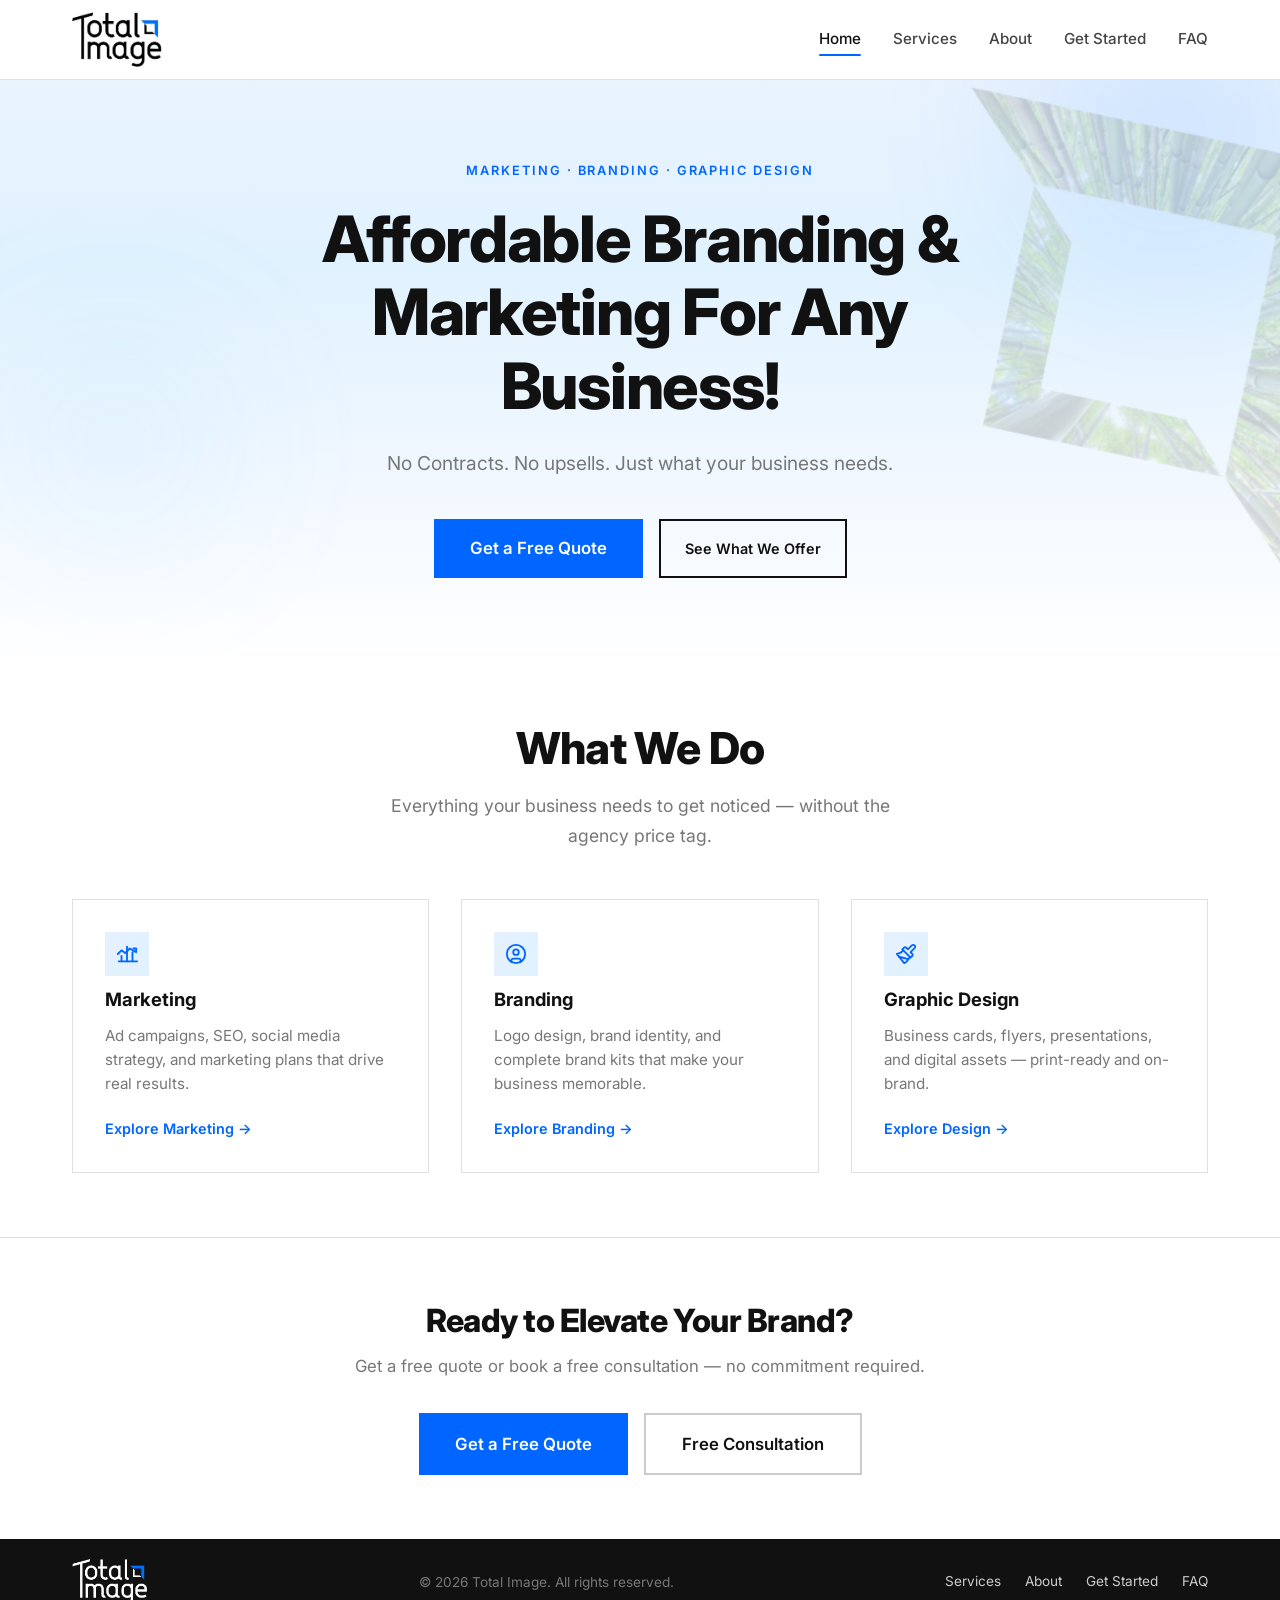
==== index.html @ 29a6a052 "The website basics" ====
<!DOCTYPE html>
<html lang="en">
<head>
  <meta charset="UTF-8">
  <meta name="viewport" content="width=device-width, initial-scale=1.0">
  <title>Total Image — Affordable Branding & Marketing for Any Business</title>
  <meta name="description" content="Affordable branding, marketing, and graphic design services for businesses of any size. No contracts. No upsells. Just what your business needs.">
  <link rel="preconnect" href="https://fonts.googleapis.com">
  <link rel="preconnect" href="https://fonts.gstatic.com" crossorigin>
  <link href="https://fonts.googleapis.com/css2?family=Inter:wght@400;500;600;700;800&display=swap" rel="stylesheet">
  <link rel="stylesheet" href="css/style.css">
  <link rel="icon" type="image/png" href="Images/Total Image Logo FULL WHITE.png">
</head>
<body class="page-fade">

  <!-- ===== NAVIGATION ===== -->
  <nav class="nav" role="navigation" aria-label="Main navigation">
    <div class="container">
      <a href="index.html" class="nav__logo" aria-label="Total Image Home">
        <img src="Images/TotalImageBlackBlue.jpg" alt="Total Image" class="nav__logo-img">
      </a>

      <button class="nav__hamburger" id="navToggle" aria-label="Toggle menu" aria-expanded="false">
        <span></span><span></span><span></span>
      </button>

      <div class="nav__links" id="navLinks">
        <a href="index.html" class="nav__link nav__link--active">Home</a>
        <a href="services.html" class="nav__link">Services</a>
        <a href="about.html" class="nav__link">About</a>
        <a href="get-started.html" class="nav__link">Get Started</a>
        <a href="faq.html" class="nav__link">FAQ</a>
      </div>
    </div>
  </nav>

  <main>
  <!-- ===== HERO ===== -->
  <section class="hero">
    <div class="hero__overlay"></div>
    <img src="Images/Totalimage1.png" alt="" class="hero__deco" aria-hidden="true">
    <div class="container hero__container">
      <p class="hero__eyebrow">Marketing &middot; Branding &middot; Graphic Design</p>
      <h1 class="hero__title">Affordable Branding &amp; Marketing For Any Business!</h1>
      <p class="hero__subtitle">No Contracts. No upsells. Just what your business needs.</p>
      <div class="hero__actions">
        <a href="get-started.html" class="btn btn--blue btn--large">Get a Free Quote</a>
        <a href="services.html" class="btn btn--outline-dark btn--large">See What We Offer</a>
      </div>
    </div>
  </section>

  <!-- ===== SERVICES OVERVIEW ===== -->
  <section class="section home-services">
    <div class="container">
      <div class="section-header">
        <h2 class="section-title">What We Do</h2>
        <p class="section-subtitle">Everything your business needs to get noticed — without the agency price tag.</p>
      </div>
      <div class="home-services__grid">
        <a href="marketing.html" class="home-service-card">
          <div class="home-service-card__icon">
            <svg xmlns="http://www.w3.org/2000/svg" viewBox="0 0 24 24" fill="none" stroke="currentColor" stroke-width="2" stroke-linecap="round" stroke-linejoin="round"><line x1="18" y1="20" x2="18" y2="10"/><line x1="12" y1="20" x2="12" y2="4"/><line x1="6" y1="20" x2="6" y2="14"/><polyline points="3 20 23 20"/><polyline points="2 12 6 8 10 11 15 6 22 10"/><polyline points="19 6 22 6 22 9"/></svg>
          </div>
          <h3>Marketing</h3>
          <p>Ad campaigns, SEO, social media strategy, and marketing plans that drive real results.</p>
          <span class="home-service-card__link">Explore Marketing &rarr;</span>
        </a>
        <a href="branding.html" class="home-service-card">
          <div class="home-service-card__icon">
            <svg xmlns="http://www.w3.org/2000/svg" viewBox="0 0 24 24" fill="none" stroke="currentColor" stroke-width="2" stroke-linecap="round" stroke-linejoin="round"><circle cx="12" cy="12" r="10"></circle><circle cx="12" cy="10" r="3"></circle><path d="M7 20.662V19a2 2 0 0 1 2-2h6a2 2 0 0 1 2 2v1.662"></path></svg>
          </div>
          <h3>Branding</h3>
          <p>Logo design, brand identity, and complete brand kits that make your business memorable.</p>
          <span class="home-service-card__link">Explore Branding &rarr;</span>
        </a>
        <a href="graphic-design.html" class="home-service-card">
          <div class="home-service-card__icon">
            <svg xmlns="http://www.w3.org/2000/svg" viewBox="0 0 24 24" fill="none" stroke="currentColor" stroke-width="2" stroke-linecap="round" stroke-linejoin="round"><path d="M18.37 2.63 14 7l-1.59-1.59a2 2 0 0 0-2.82 0L8 7l9 9 1.59-1.59a2 2 0 0 0 0-2.82L17 10l4.37-4.37a2.12 2.12 0 1 0-3-3Z"/><path d="M9 8c-2 3-4 3.5-7 4l8 10c2-1 6-5 6-7"/><path d="M14.5 17.5 4.5 15"/></svg>
          </div>
          <h3>Graphic Design</h3>
          <p>Business cards, flyers, presentations, and digital assets — print-ready and on-brand.</p>
          <span class="home-service-card__link">Explore Design &rarr;</span>
        </a>
      </div>
    </div>
  </section>

  <!-- ===== FINAL CTA ===== -->
  <section class="section home-cta">
    <div class="container home-cta__inner">
      <h2 class="home-cta__title">Ready to Elevate Your Brand?</h2>
      <p class="home-cta__subtitle">Get a free quote or book a free consultation — no commitment required.</p>
      <div class="home-cta__actions">
        <a href="get-started.html" class="btn btn--blue btn--large">Get a Free Quote</a>
        <a href="get-started.html#consultation" class="btn btn--outline btn--large">Free Consultation</a>
      </div>
    </div>
  </section>

  </main>

  <!-- ===== FOOTER ===== -->
  <footer class="footer">
    <div class="container">
      <div class="footer__logo">
        <img src="Images/Total Image Logo Banner White & Blue.png" alt="Total Image" class="footer__logo-img">
      </div>
      <p class="footer__text">&copy; 2026 Total Image. All rights reserved.</p>
      <div class="footer__links">
        <a href="services.html" class="footer__link">Services</a>
        <a href="about.html" class="footer__link">About</a>
        <a href="get-started.html" class="footer__link">Get Started</a>
        <a href="faq.html" class="footer__link">FAQ</a>
      </div>
    </div>
  </footer>

  <script src="js/main.js"></script>
</body>
</html>
---- css/style.css ----
/* ===== RESET & BASE ===== */
*, *::before, *::after {
  margin: 0;
  padding: 0;
  box-sizing: border-box;
}

:root {
  --black: #111111;
  --white: #ffffff;
  --gray-50: #f9f9f9;
  --gray-100: #f0f0f0;
  --gray-200: #e0e0e0;
  --gray-300: #cccccc;
  --gray-500: #777777;
  --gray-700: #444444;
  --blue: #0066ff;
  --blue-hover: #0052cc;
  --blue-light: #e6f0ff;
  --blue-deep: #0040b0;
  --blue-sky: #38bdf8;
  --blue-sky-light: #e0f2fe;
  --gradient-hero: linear-gradient(160deg, #f8faff 0%, #eef4ff 35%, #e0f2fe 70%, #f4f9ff 100%);
  --gradient-header: linear-gradient(135deg, #f8faff 0%, #e0f2fe 50%, #eef4ff 100%);
  --gradient-cta: linear-gradient(135deg, #0a0e1a 0%, #0d2244 40%, #0a3060 100%);
  --gradient-footer: var(--black);
  --gradient-card: linear-gradient(135deg, rgba(0,102,255,0.04) 0%, rgba(56,189,248,0.04) 100%);
  --font-main: 'Inter', -apple-system, BlinkMacSystemFont, 'Segoe UI', sans-serif;
  --font-display: 'Inter', -apple-system, BlinkMacSystemFont, 'Segoe UI', sans-serif;
  --max-width: 1200px;
  --nav-height: 80px;
  --transition: 0.25s ease;
}

html {
  scroll-behavior: smooth;
  font-size: 16px;
  overflow-y: scroll;
}

body {
  font-family: var(--font-main);
  color: var(--black);
  background: var(--white);
  line-height: 1.6;
  -webkit-font-smoothing: antialiased;
  display: flex;
  flex-direction: column;
  min-height: 100vh;
}

a {
  text-decoration: none;
  color: inherit;
  transition: color var(--transition);
}

img {
  max-width: 100%;
  display: block;
}

ul, ol {
  list-style: none;
}

button {
  cursor: pointer;
  font-family: inherit;
  border: none;
  background: none;
}

/* ===== TYPOGRAPHY ===== */
h1 {
  font-size: clamp(2rem, 5vw, 3.5rem);
  font-weight: 700;
  line-height: 1.15;
  letter-spacing: -0.02em;
}

h2 {
  font-size: clamp(1.5rem, 3.5vw, 2.5rem);
  font-weight: 700;
  line-height: 1.2;
  letter-spacing: -0.015em;
}

h3 {
  font-size: clamp(1.1rem, 2vw, 1.4rem);
  font-weight: 600;
  line-height: 1.3;
}

h4 {
  font-size: 1.05rem;
  font-weight: 600;
  line-height: 1.4;
}

p {
  font-size: 1rem;
  line-height: 1.7;
  color: var(--gray-700);
}

.text-small {
  font-size: 0.875rem;
  color: var(--gray-500);
}

.text-accent {
  color: var(--blue);
}

.text--blue {
  color: var(--blue);
}

/* ===== LAYOUT ===== */
.container {
  width: 100%;
  max-width: var(--max-width);
  margin: 0 auto;
  padding: 0 2rem;
}

.section {
  padding: 4rem 0;
}

.section--gray {
  background: var(--gray-50);
}

/* ===== NAVIGATION ===== */
.nav {
  position: fixed;
  top: 0;
  left: 0;
  right: 0;
  height: var(--nav-height);
  background: var(--white);
  border-bottom: 1px solid var(--gray-200);
  z-index: 1000;
  display: flex;
  align-items: center;
}

.nav .container {
  display: flex;
  align-items: center;
  justify-content: space-between;
}

.nav__logo {
  display: flex;
  align-items: center;
  gap: 0.5rem;
  font-weight: 700;
  font-size: 1.1rem;
}

.nav__logo svg,
.nav__logo-img {
  height: auto;
  width: 90px;
  object-fit: contain;
}

.nav__links {
  display: flex;
  align-items: center;
  gap: 2rem;
}

.nav__link {
  font-size: 0.95rem;
  font-weight: 500;
  color: var(--gray-700);
  transition: color var(--transition);
  position: relative;
}

.nav__link:hover,
.nav__link--active {
  color: var(--black);
}

.nav__link--active::after {
  content: '';
  position: absolute;
  bottom: -4px;
  left: 0;
  right: 0;
  height: 2px;
  background: var(--blue);
  border-radius: 1px;
}

.nav__hamburger {
  display: none;
  flex-direction: column;
  gap: 5px;
  padding: 4px;
}

.nav__hamburger span {
  display: block;
  width: 24px;
  height: 2px;
  background: var(--black);
  transition: var(--transition);
  border-radius: 2px;
}

/* Mobile nav */
@media (max-width: 768px) {
  .nav__hamburger {
    display: flex;
  }

  .nav__links {
    position: fixed;
    top: var(--nav-height);
    left: 0;
    right: 0;
    bottom: 0;
    background: var(--white);
    flex-direction: column;
    align-items: center;
    justify-content: flex-start;
    padding-top: 3rem;
    gap: 2rem;
    transform: translateX(100%);
    transition: transform 0.3s ease;
  }

  .nav__links--open {
    transform: translateX(0);
  }

  .nav__link {
    font-size: 1.2rem;
  }

  .nav__hamburger--open span:nth-child(1) {
    transform: rotate(45deg) translate(5px, 5px);
  }
  .nav__hamburger--open span:nth-child(2) {
    opacity: 0;
  }
  .nav__hamburger--open span:nth-child(3) {
    transform: rotate(-45deg) translate(5px, -5px);
  }
}

/* ===== BUTTONS ===== */
.btn {
  display: inline-flex;
  align-items: center;
  justify-content: center;
  gap: 0.5rem;
  padding: 0.75rem 1.75rem;
  border-radius: 0;
  font-size: 0.95rem;
  font-weight: 600;
  transition: all var(--transition);
  white-space: nowrap;
}

.btn--primary {
  background: var(--black);
  color: var(--white);
}

.btn--primary:hover {
  background: #333;
  transform: translateY(-1px);
  box-shadow: 0 4px 12px rgba(0,0,0,0.15);
}

.btn--blue {
  background: var(--blue);
  color: var(--white);
}

.btn--blue:hover {
  background: var(--blue-hover);
  transform: translateY(-1px);
  box-shadow: 0 6px 20px rgba(0,102,255,0.3);
}

.btn--outline {
  background: transparent;
  color: var(--black);
  border: 2px solid var(--black);
}

.btn--outline:hover {
  background: var(--black);
  color: var(--white);
}

.btn--outline-blue {
  background: transparent;
  color: var(--blue);
  border: 2px solid var(--blue);
}

.btn--outline-blue:hover {
  background: var(--blue);
  color: var(--white);
}

.btn--ghost {
  background: none;
  color: var(--blue);
  padding: 0.5rem 0;
  font-weight: 600;
}

.btn--ghost:hover {
  text-decoration: underline;
}

.btn--ghost svg,
.btn--ghost .arrow {
  transition: transform var(--transition);
}

.btn--ghost:hover svg,
.btn--ghost:hover .arrow {
  transform: translateX(4px);
}

.btn--large {
  padding: 1rem 2.25rem;
  font-size: 1.05rem;
}

/* ===== HERO SECTION (Landing Page) ===== */
.hero {
  position: relative;
  display: flex;
  flex-direction: column;
  background: linear-gradient(180deg, #eef4ff 0%, #e0f2fe 40%, #f0f7ff 70%, #ffffff 100%);
  overflow: hidden;
  padding-top: var(--nav-height);
}

/* Decorative diagonal image */
.hero__deco {
  position: absolute;
  right: -60px;
  top: 50%;
  transform: translateY(-50%) rotate(12deg);
  width: 420px;
  max-width: 38%;
  opacity: 0.18;
  pointer-events: none;
  z-index: 0;
  object-fit: contain;
  filter: blur(0.5px);
}

@media (max-width: 900px) {
  .hero__deco {
    display: none;
  }
}

/* Gradient glow orbs */
.hero::before,
.hero::after {
  content: '';
  position: absolute;
  border-radius: 50%;
  pointer-events: none;
  z-index: 0;
  filter: blur(80px);
  opacity: 0.35;
}

.hero::before {
  width: 420px;
  height: 420px;
  background: radial-gradient(circle, rgba(0,102,255,0.45), transparent 70%);
  top: -80px;
  right: -100px;
}

.hero::after {
  width: 350px;
  height: 350px;
  background: radial-gradient(circle, rgba(56,189,248,0.3), transparent 70%);
  bottom: 40px;
  left: -60px;
}

.hero__container {
  display: flex;
  flex-direction: column;
  align-items: center;
  justify-content: center;
  text-align: center;
  padding-top: 5rem;
  padding-bottom: 5rem;
  position: relative;
  z-index: 1;
}

.hero__eyebrow {
  font-size: 0.8rem;
  font-weight: 600;
  letter-spacing: 0.15em;
  text-transform: uppercase;
  color: var(--blue);
  margin-bottom: 1.25rem;
}

.hero__title {
  font-size: clamp(2.5rem, 5vw, 4rem);
  font-weight: 800;
  color: var(--black);
  line-height: 1.15;
  margin-bottom: 1.5rem;
  max-width: 820px;
}

.hero__subtitle {
  font-size: 1.2rem;
  color: var(--gray-500);
  margin-bottom: 2.5rem;
  line-height: 1.7;
  max-width: 580px;
}

.hero__actions {
  display: flex;
  gap: 1rem;
  flex-wrap: wrap;
  justify-content: center;
}

.btn--outline-white {
  background: transparent;
  color: var(--black);
  border: 2px solid var(--gray-300);
  border-radius: 0;
  padding: 0.75rem 1.75rem;
  font-size: 0.95rem;
  font-weight: 600;
  transition: all var(--transition);
}

.btn--outline-white:hover {
  border-color: var(--black);
  background: var(--black);
  color: var(--white);
}

/* Hero CTA bar */
.hero__cta-bar {
  background: transparent;
  border-top: 1px solid rgba(0, 80, 200, 0.12);
  padding: 2.75rem 0 3rem;
  position: relative;
  z-index: 1;
}

.hero__cta-bar-inner {
  display: flex;
  align-items: center;
  justify-content: center;
  gap: 0;
}

.hero__cta-col {
  display: flex;
  flex-direction: column;
  align-items: center;
  gap: 0.85rem;
  flex: 1;
  max-width: 320px;
  padding: 0 2rem;
  text-align: center;
}

.hero__cta-divider {
  display: none;
}

.hero__cta-text {
  font-size: 0.95rem;
  font-weight: 500;
  color: var(--gray-500);
  font-style: italic;
  line-height: 1.4;
}

.btn--outline-dark {
  padding: 0.65rem 1.5rem;
  border: 2px solid var(--black);
  color: var(--black);
  background: transparent;
  font-weight: 600;
  font-size: 0.9rem;
  text-decoration: none;
  transition: background 0.2s, color 0.2s;
  white-space: nowrap;
}

.btn--outline-dark:hover {
  background: var(--black);
  color: var(--white);
}

@media (max-width: 768px) {
  .hero__title {
    font-size: 2.2rem;
  }

  .hero__cta-bar-inner {
    flex-direction: column;
    align-items: stretch;
    gap: 2rem;
    padding: 0 1rem;
  }

  .hero__cta-col {
    align-items: flex-start;
    padding: 0;
    max-width: 100%;
  }

  .hero__cta-divider {
    width: 100%;
    height: 1px;
  }
}

/* ===== HOME PAGE ADDITIONAL SECTIONS ===== */
.section-header {
  text-align: center;
  margin-bottom: 3rem;
}

.section-title {
  font-size: 2.75rem;
  font-weight: 800;
  color: var(--black);
  margin-bottom: 1rem;
}

.section-subtitle {
  font-size: 1.1rem;
  color: var(--gray-500);
  max-width: 560px;
  margin: 0 auto;
  line-height: 1.7;
}

/* Services grid */
.home-services__grid {
  display: grid;
  grid-template-columns: repeat(3, 1fr);
  gap: 2rem;
}

.home-service-card {
  display: flex;
  flex-direction: column;
  gap: 0.75rem;
  padding: 2rem;
  border: 1px solid var(--gray-200);
  border-radius: 0;
  text-decoration: none;
  color: inherit;
  background: var(--white);
  transition: all var(--transition);
}

.home-service-card:hover {
  border-color: var(--blue);
  background: var(--gradient-card);
  box-shadow: 0 8px 30px rgba(0,102,255,0.12);
  transform: translateY(-4px);
}

.home-service-card__icon {
  width: 44px;
  height: 44px;
  background: linear-gradient(135deg, var(--blue-light) 0%, var(--blue-sky-light) 100%);
  border-radius: 0;
  display: flex;
  align-items: center;
  justify-content: center;
  color: var(--blue);
}

.home-service-card__icon svg {
  width: 22px;
  height: 22px;
}

.home-service-card h3 {
  font-size: 1.15rem;
  font-weight: 700;
  color: var(--black);
}

.home-service-card p {
  font-size: 0.95rem;
  color: var(--gray-500);
  line-height: 1.6;
  flex: 1;
}

.home-service-card__link {
  font-size: 0.9rem;
  font-weight: 600;
  color: var(--blue);
  margin-top: 0.5rem;
}

/* Why section */
.home-why__grid {
  display: grid;
  grid-template-columns: 1fr 1fr;
  gap: 2rem;
}

.home-why__item {
  display: flex;
  gap: 1rem;
  align-items: flex-start;
}

.home-why__icon {
  width: 28px;
  height: 28px;
  background: var(--gray-100);
  color: var(--black);
  border-radius: 50%;
  display: flex;
  align-items: center;
  justify-content: center;
  font-size: 0.8rem;
  font-weight: 700;
  flex-shrink: 0;
  margin-top: 2px;
}

.home-why__item h4 {
  font-size: 1rem;
  font-weight: 700;
  color: var(--black);
  margin-bottom: 0.35rem;
}

.home-why__item p {
  font-size: 0.95rem;
  color: var(--gray-500);
  line-height: 1.6;
}

/* CTA section */
.home-cta {
  background: var(--white);
  border-top: 1px solid var(--gray-200);
}

.home-cta__inner {
  text-align: center;
}

.home-cta__title {
  font-size: 2rem;
  font-weight: 800;
  color: var(--black);
  margin-bottom: 0.75rem;
}

.home-cta__subtitle {
  font-size: 1.05rem;
  color: var(--gray-500);
  margin-bottom: 2rem;
}

.home-cta__actions {
  display: flex;
  gap: 1rem;
  justify-content: center;
  flex-wrap: wrap;
}

.home-cta .btn--outline {
  color: var(--black);
  border-color: var(--gray-300);
}

.home-cta .btn--outline:hover {
  background: var(--black);
  color: var(--white);
  border-color: var(--black);
}

@media (max-width: 768px) {
  .home-services__grid {
    grid-template-columns: 1fr;
  }

  .home-why__grid {
    grid-template-columns: 1fr;
  }
}

/* ===== PAGE HEADER ===== */
.page-header {
  padding-top: calc(var(--nav-height) + 3rem);
  padding-bottom: 2.5rem;
  background: var(--gradient-header);
  text-align: center;
  border-bottom: 1px solid rgba(0,102,255,0.08);
}

.page-header__eyebrow {
  font-size: 0.78rem;
  font-weight: 600;
  letter-spacing: 0.15em;
  text-transform: uppercase;
  color: var(--blue);
  margin-bottom: 0.75rem;
}

.page-header__title {
  margin-bottom: 0.75rem;
  position: relative;
  display: inline-block;
}

.page-header__title::after {
  content: '';
  display: block;
  width: 48px;
  height: 4px;
  background: var(--blue);
  border-radius: 2px;
  margin: 0.6rem auto 0;
}

.page-header__subtitle {
  font-size: 1.1rem;
  color: var(--gray-500);
  max-width: 600px;
  margin: 0.75rem auto 0;
  line-height: 1.7;
}

.page-header__note {
  font-size: 0.9rem;
  color: var(--gray-500);
  margin-top: 0.75rem;
  font-style: italic;
}

/* ===== SERVICES OVERVIEW PAGE ===== */
.services-grid {
  display: grid;
  grid-template-columns: repeat(auto-fit, minmax(320px, 1fr));
  gap: 2rem;
  padding: 2rem 0 4rem;
}

.service-card {
  background: var(--white);
  border: 1px solid var(--gray-200);
  border-radius: 0;
  padding: 2.5rem 2rem;
  transition: all var(--transition);
  display: flex;
  flex-direction: column;
  gap: 1.25rem;
}

.service-card:hover {
  border-color: var(--blue);
  box-shadow: 0 8px 24px rgba(0,102,255,0.08);
  transform: translateY(-2px);
}

.service-card__icon {
  width: 48px;
  height: 48px;
  background: var(--gray-100);
  border-radius: 0;
  display: flex;
  align-items: center;
  justify-content: center;
}

.service-card__icon svg {
  width: 24px;
  height: 24px;
  color: var(--black);
}

.service-card__title {
  font-size: 1.3rem;
  font-weight: 700;
}

.service-card__price {
  font-size: 0.85rem;
  font-weight: 600;
  color: var(--blue);
  background: var(--blue-light);
  padding: 0.25rem 0.7rem;
  border-radius: 0;
  display: inline-block;
  align-self: flex-start;
}

.service-card__desc {
  color: var(--gray-500);
  font-size: 0.95rem;
  line-height: 1.6;
  flex: 1;
}

.service-card .btn--ghost {
  align-self: flex-start;
}

/* ===== SERVICE DETAIL PAGES ===== */
.service-list {
  display: grid;
  grid-template-columns: 1fr 1fr;
  gap: 1.5rem;
  padding-bottom: 2rem;
}

/* Service items */
.service-item {
  background: var(--white);
  border-radius: 0;
  padding: 1.75rem;
  border: 1px solid var(--gray-200);
  transition: border-color var(--transition), box-shadow var(--transition), background var(--transition);
}

.service-item:hover {
  border-color: rgba(0,102,255,0.2);
  background: var(--gradient-card);
  box-shadow: 0 4px 16px rgba(0,102,255,0.08);
}

.service-item__header {
  display: flex;
  align-items: flex-start;
  justify-content: space-between;
  gap: 1rem;
  margin-bottom: 0.5rem;
  flex-wrap: wrap;
}

.service-item__name {
  font-weight: 700;
  font-size: 1rem;
  color: var(--black);
}

.service-item__pricing {
  display: flex;
  gap: 0.75rem;
  flex-wrap: wrap;
}

.price-tag {
  display: inline-flex;
  align-items: center;
  gap: 0.35rem;
  font-size: 0.85rem;
  font-weight: 600;
  padding: 0.2rem 0.6rem;
  border-radius: 0;
}

.price-tag--essential {
  background: var(--gray-100);
  color: var(--gray-700);
}

.price-tag--advanced {
  background: linear-gradient(135deg, var(--blue) 0%, var(--blue-sky) 100%);
  color: var(--white);
}

.price-tag__label {
  font-weight: 400;
  font-size: 0.75rem;
  opacity: 0.8;
}

.service-item__desc {
  font-size: 0.9rem;
  color: var(--gray-500);
  line-height: 1.6;
}

/* Nested sub-service */
.service-item__sub {
  margin-top: 1rem;
  padding-top: 1rem;
  border-top: 1px solid var(--gray-200);
}

.service-item__sub .service-item__name {
  font-size: 0.95rem;
}

.quote-cta {
  grid-column: 1 / -1;
  margin-top: 0.5rem;
  padding-top: 0.5rem;
}

@media (max-width: 768px) {
  .service-list {
    grid-template-columns: 1fr;
  }
}

/* ===== ABOUT PAGE ===== */
.about-grid {
  display: grid;
  grid-template-columns: 1fr 1fr;
  gap: 4rem;
  align-items: center;
  padding: 0 0 4rem;
}

.about-content {
  max-width: 100%;
}

.about-photo {
  display: flex;
  justify-content: center;
}

.about-photo__img {
  width: 100%;
  max-width: 560px;
  height: auto;
  border-radius: 0;
  object-fit: cover;
}

@media (max-width: 768px) {
  .about-grid {
    grid-template-columns: 1fr;
    gap: 2rem;
  }

  .about-photo {
    order: -1;
  }
}

.about-content p {
  font-size: 1.1rem;
  line-height: 1.8;
  margin-bottom: 1.5rem;
}

.about-mission {
  border-top: 1px solid var(--gray-200);
  border-bottom: 1px solid var(--gray-200);
  padding: 1.5rem 0;
  margin-top: 1.5rem;
}

.about-mission p {
  font-weight: 600;
  color: var(--black);
  font-size: 1.05rem;
  margin-bottom: 0;
}

/* ===== GET STARTED PAGE ===== */
.get-started-grid {
  display: grid;
  grid-template-columns: 1fr 1fr;
  gap: 3rem;
  padding: 0 0 4rem;
}

.form-card {
  background: var(--white);
  border: 1px solid var(--gray-200);
  border-radius: 0;
  padding: 2.5rem;
}

.form-card__title {
  font-size: 1.4rem;
  font-weight: 700;
  margin-bottom: 0.75rem;
}

.form-card__desc {
  font-size: 0.95rem;
  color: var(--gray-500);
  line-height: 1.6;
  margin-bottom: 2rem;
}

.form-group {
  margin-bottom: 1.25rem;
}

.form-group label {
  display: block;
  font-size: 0.875rem;
  font-weight: 600;
  margin-bottom: 0.4rem;
  color: var(--black);
}

.form-group input,
.form-group textarea,
.form-group select {
  width: 100%;
  padding: 0.75rem 1rem;
  border: 1px solid var(--gray-200);
  border-radius: 0;
  font-family: inherit;
  font-size: 0.95rem;
  color: var(--black);
  background: var(--white);
  transition: border-color var(--transition), box-shadow var(--transition);
  outline: none;
}

.form-group input:focus,
.form-group textarea:focus,
.form-group select:focus {
  border-color: var(--blue);
  box-shadow: 0 0 0 3px rgba(0,102,255,0.1);
}

.form-group textarea {
  min-height: 120px;
  resize: vertical;
}

.form-group input::placeholder,
.form-group textarea::placeholder {
  color: var(--gray-300);
}

.checkbox-group {
  display: flex;
  flex-direction: column;
  gap: 0.5rem;
}

.checkbox-label {
  display: flex;
  align-items: center;
  gap: 0.5rem;
  font-size: 0.95rem;
  cursor: pointer;
  color: var(--gray-700);
}

.checkbox-label input[type="checkbox"] {
  width: 18px;
  height: 18px;
  accent-color: var(--blue);
  cursor: pointer;
}

.form-success {
  display: none;
  text-align: center;
  padding: 2rem;
}

.form-success.show {
  display: block;
}

.form-success__icon {
  width: 56px;
  height: 56px;
  background: #e6f9e6;
  border-radius: 50%;
  display: flex;
  align-items: center;
  justify-content: center;
  margin: 0 auto 1rem;
}

.form-success h3 {
  margin-bottom: 0.5rem;
}

@media (max-width: 768px) {
  .get-started-grid {
    grid-template-columns: 1fr;
  }
}

/* ===== FAQ PAGE ===== */
.faq-list {
  max-width: 800px;
  margin: 0 auto;
  padding: 2rem 0 4rem;
}

.faq-item {
  border-bottom: 1px solid var(--gray-200);
}

.faq-item:first-child {
  border-top: 1px solid var(--gray-200);
}

.faq-question {
  width: 100%;
  text-align: left;
  padding: 1.25rem 0;
  font-size: 1.05rem;
  font-weight: 600;
  color: var(--black);
  display: flex;
  justify-content: space-between;
  align-items: center;
  gap: 1rem;
  cursor: pointer;
  background: none;
  border: none;
  font-family: inherit;
}

.faq-question:hover {
  color: var(--blue);
}

.faq-question__icon {
  flex-shrink: 0;
  width: 24px;
  height: 24px;
  display: flex;
  align-items: center;
  justify-content: center;
  transition: transform 0.3s ease;
}

.faq-item--open .faq-question__icon {
  transform: rotate(45deg);
}

.faq-answer {
  max-height: 0;
  overflow: hidden;
  transition: max-height 0.35s ease, padding 0.35s ease;
}

.faq-item--open .faq-answer {
  max-height: 500px;
  padding-bottom: 1.25rem;
}

.faq-answer p {
  font-size: 0.95rem;
  color: var(--gray-500);
  line-height: 1.7;
}

.faq-answer p + p {
  margin-top: 0.75rem;
}

/* ===== FOOTER ===== */
.footer {
  background: var(--gradient-footer);
  color: var(--white);
  padding: 1.25rem 0;
  margin-top: auto;
}

main {
  flex: 1;
  min-height: 100vh;
  display: flex;
  flex-direction: column;
}

.footer .container {
  display: flex;
  justify-content: space-between;
  align-items: center;
  flex-wrap: wrap;
  gap: 1rem;
}

.footer__logo svg,
.footer__logo-img {
  height: auto;
  width: 75px;
  object-fit: contain;
}

.footer__logo svg path {
  fill: var(--white);
}

.footer__text {
  font-size: 0.85rem;
  color: var(--gray-500);
}

.footer__links {
  display: flex;
  gap: 1.5rem;
}

.footer__link {
  font-size: 0.85rem;
  color: var(--gray-300);
  transition: color var(--transition);
}

.footer__link:hover {
  color: var(--white);
}

/* ===== UTILITY ===== */
.sr-only {
  position: absolute;
  width: 1px;
  height: 1px;
  padding: 0;
  margin: -1px;
  overflow: hidden;
  clip: rect(0,0,0,0);
  border: 0;
}

.mt-1 { margin-top: 0.5rem; }
.mt-2 { margin-top: 1rem; }
.mt-3 { margin-top: 1.5rem; }
.mt-4 { margin-top: 2rem; }
.mb-2 { margin-bottom: 1rem; }
.mb-3 { margin-bottom: 1.5rem; }

/* Spacer after nav */
.nav-spacer {
  height: var(--nav-height);
}

/* Business card sub-pricing */
.service-item__sub-grid {
  display: grid;
  grid-template-columns: 1fr 1fr;
  gap: 0.5rem;
  margin-top: 0.75rem;
}

.sub-price {
  display: flex;
  justify-content: space-between;
  align-items: center;
  font-size: 0.85rem;
  padding: 0.4rem 0.6rem;
  background: var(--gray-100);
  border-radius: 0;
}

.sub-price__label {
  color: var(--gray-700);
}

.sub-price__amount {
  font-weight: 700;
  color: var(--black);
}

/* Page transition */
.page-fade {
  animation: fadeIn 0.4s ease;
}

@keyframes fadeIn {
  from { opacity: 0; transform: translateY(8px); }
  to { opacity: 1; transform: translateY(0); }
}

/* Responsive adjustments */
@media (max-width: 480px) {
  .container {
    padding: 0 1.25rem;
  }

  .section {
    padding: 3rem 0;
  }

  .hero {
    padding-top: calc(var(--nav-height) + 2rem);
    padding-bottom: 3rem;
    min-height: auto;
  }

  .service-item__header {
    flex-direction: column;
  }

  .service-item__sub-grid {
    grid-template-columns: 1fr;
  }
}

/* ============================================================
   HERO STAGGER ENTRANCE
   ============================================================ */
.hero__container > * {
  animation: heroChildIn 0.65s cubic-bezier(0.22, 1, 0.36, 1) both;
}
.hero__container > *:nth-child(1) { animation-delay: 0.10s; }
.hero__container > *:nth-child(2) { animation-delay: 0.22s; }
.hero__container > *:nth-child(3) { animation-delay: 0.34s; }
.hero__container > *:nth-child(4) { animation-delay: 0.46s; }

@keyframes heroChildIn {
  from { opacity: 0; transform: translateY(22px); }
  to   { opacity: 1; transform: translateY(0); }
}

/* ============================================================
   SCROLL REVEAL
   ============================================================ */
[data-reveal] {
  opacity: 0;
  transform: translateY(32px);
  transition: opacity 0.65s cubic-bezier(0.22, 1, 0.36, 1),
              transform 0.65s cubic-bezier(0.22, 1, 0.36, 1);
  transition-delay: var(--reveal-delay, 0ms);
}
[data-reveal="left"]  { transform: translateX(-36px); }
[data-reveal="right"] { transform: translateX(36px); }
[data-reveal="scale"] { transform: scale(0.94) translateY(12px); }

[data-reveal].revealed {
  opacity: 1;
  transform: translate(0) scale(1);
}

/* ============================================================
   NAV SHADOW ON SCROLL
   ============================================================ */
.nav {
  transition: box-shadow 0.3s ease;
}
.nav--scrolled {
  box-shadow: 0 2px 20px rgba(0, 0, 0, 0.09);
}

/* ============================================================
   BUTTON RIPPLE
   ============================================================ */
@keyframes ripple {
  to { transform: scale(3); opacity: 0; }
}
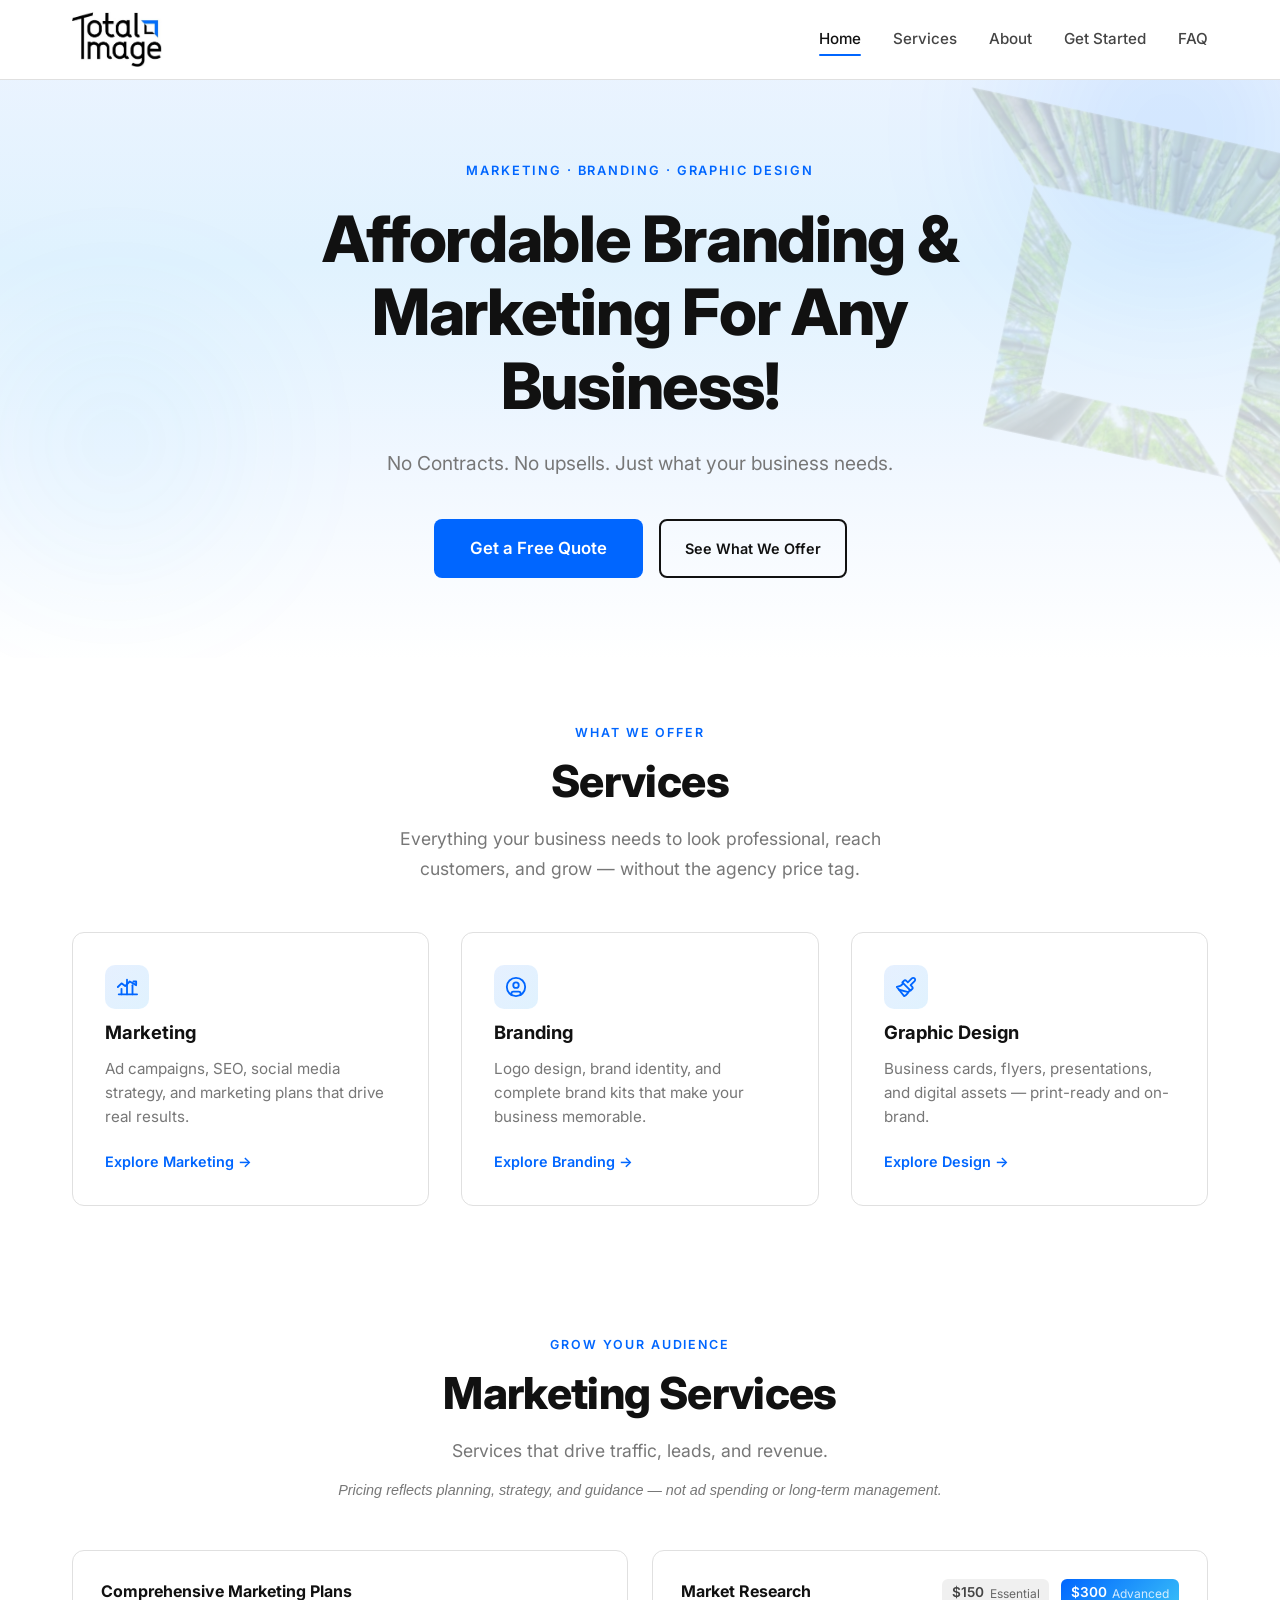
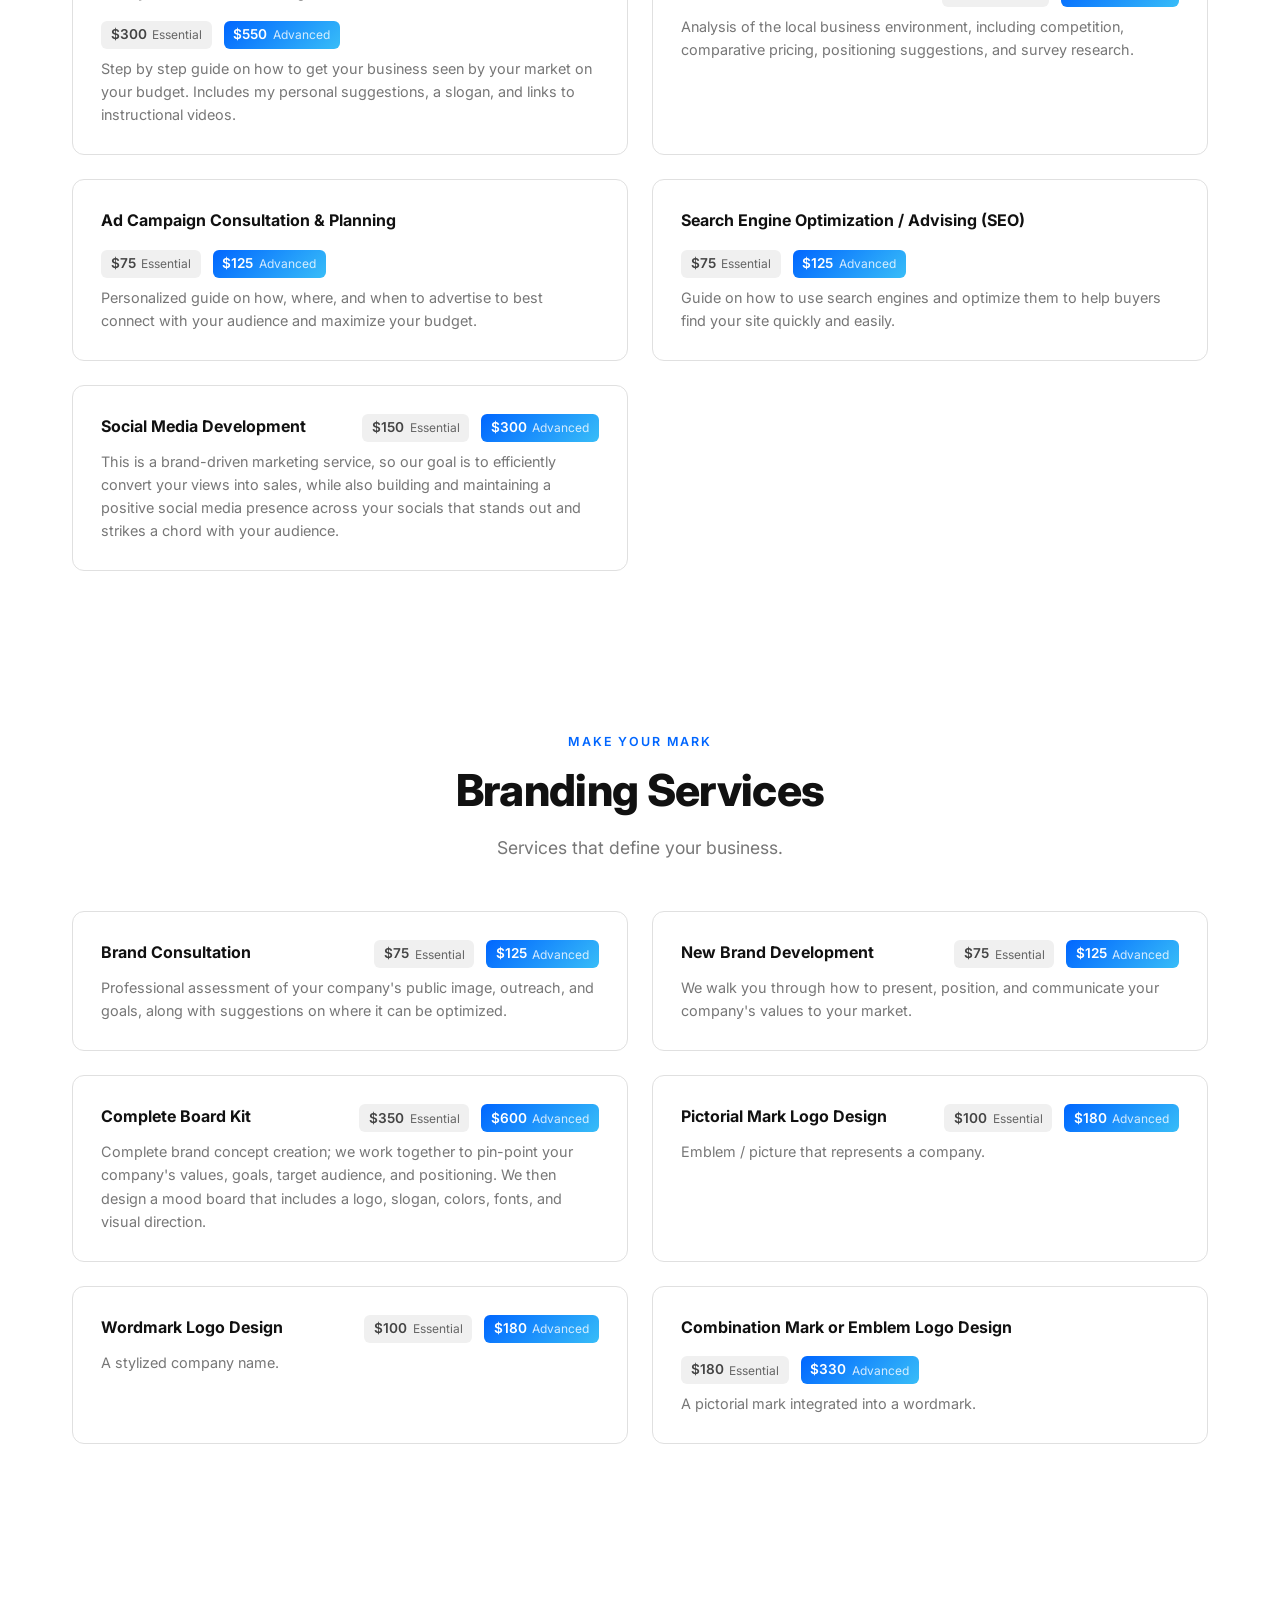
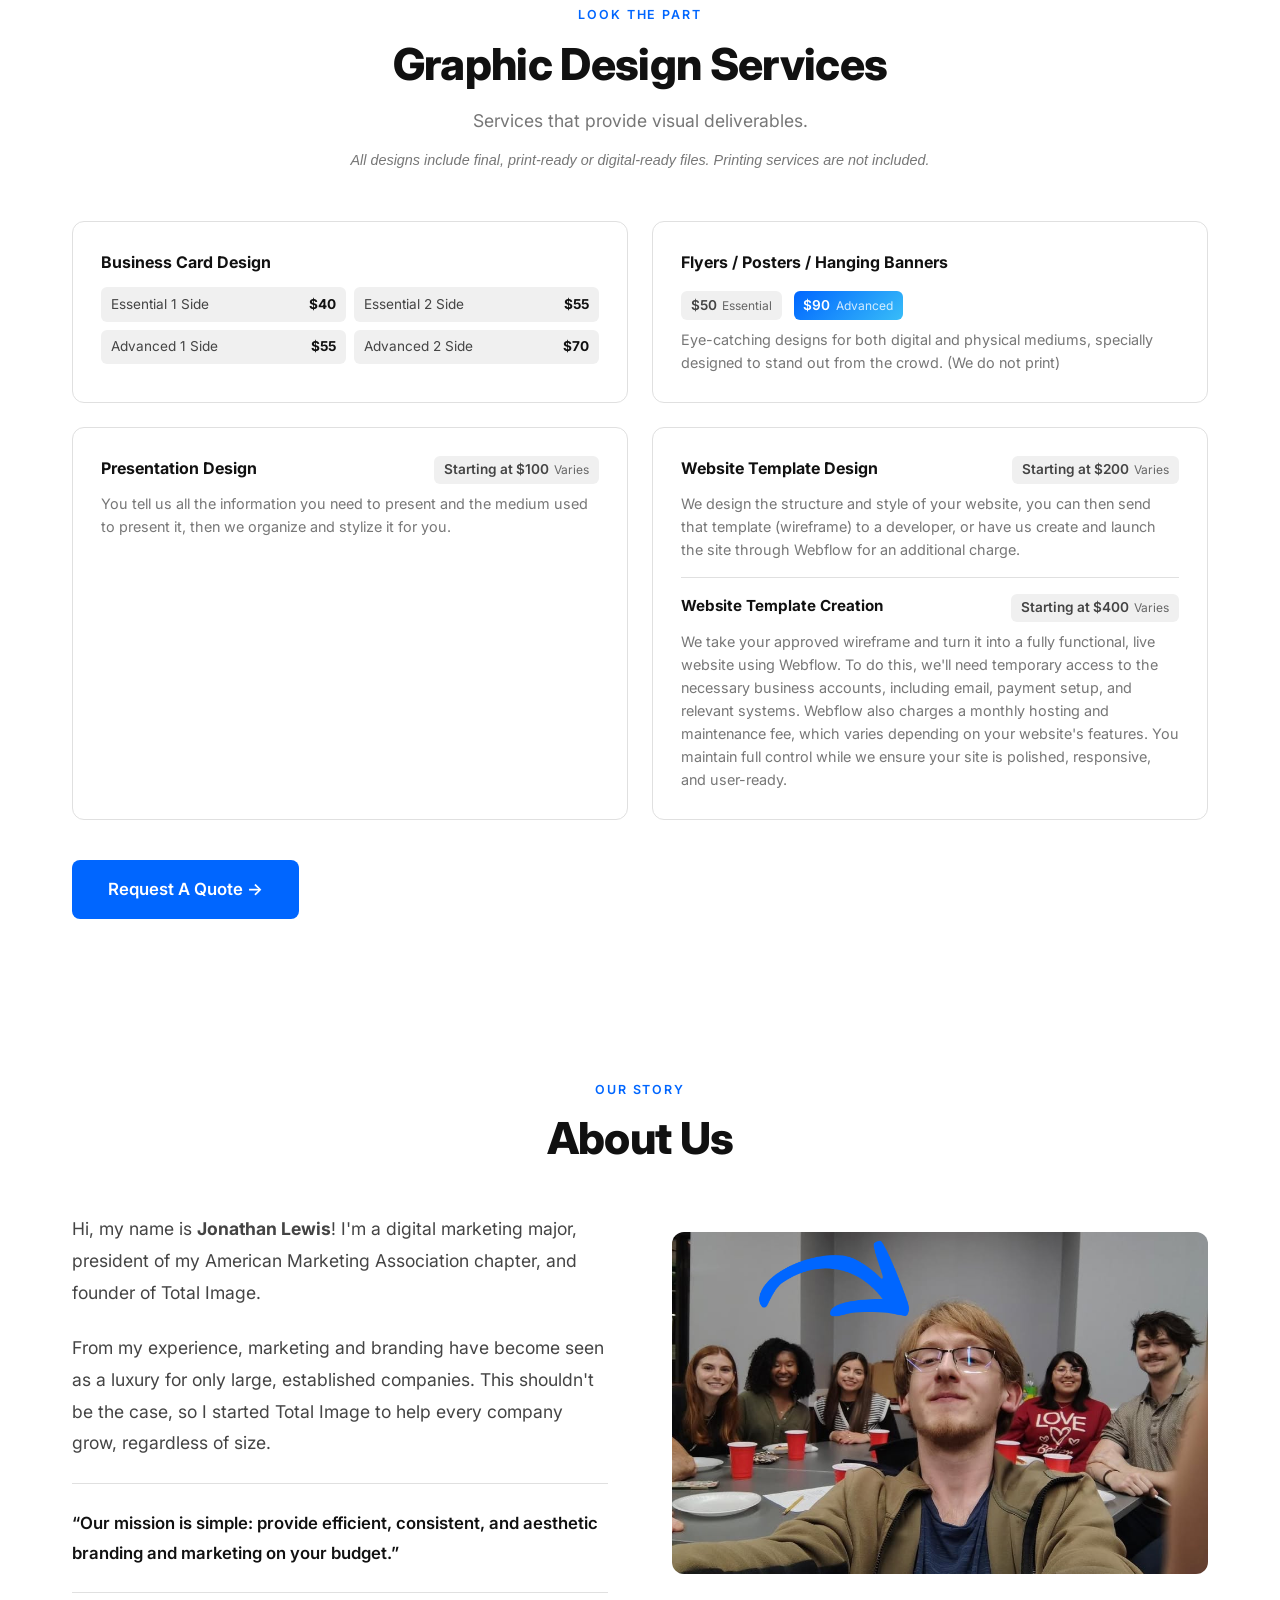
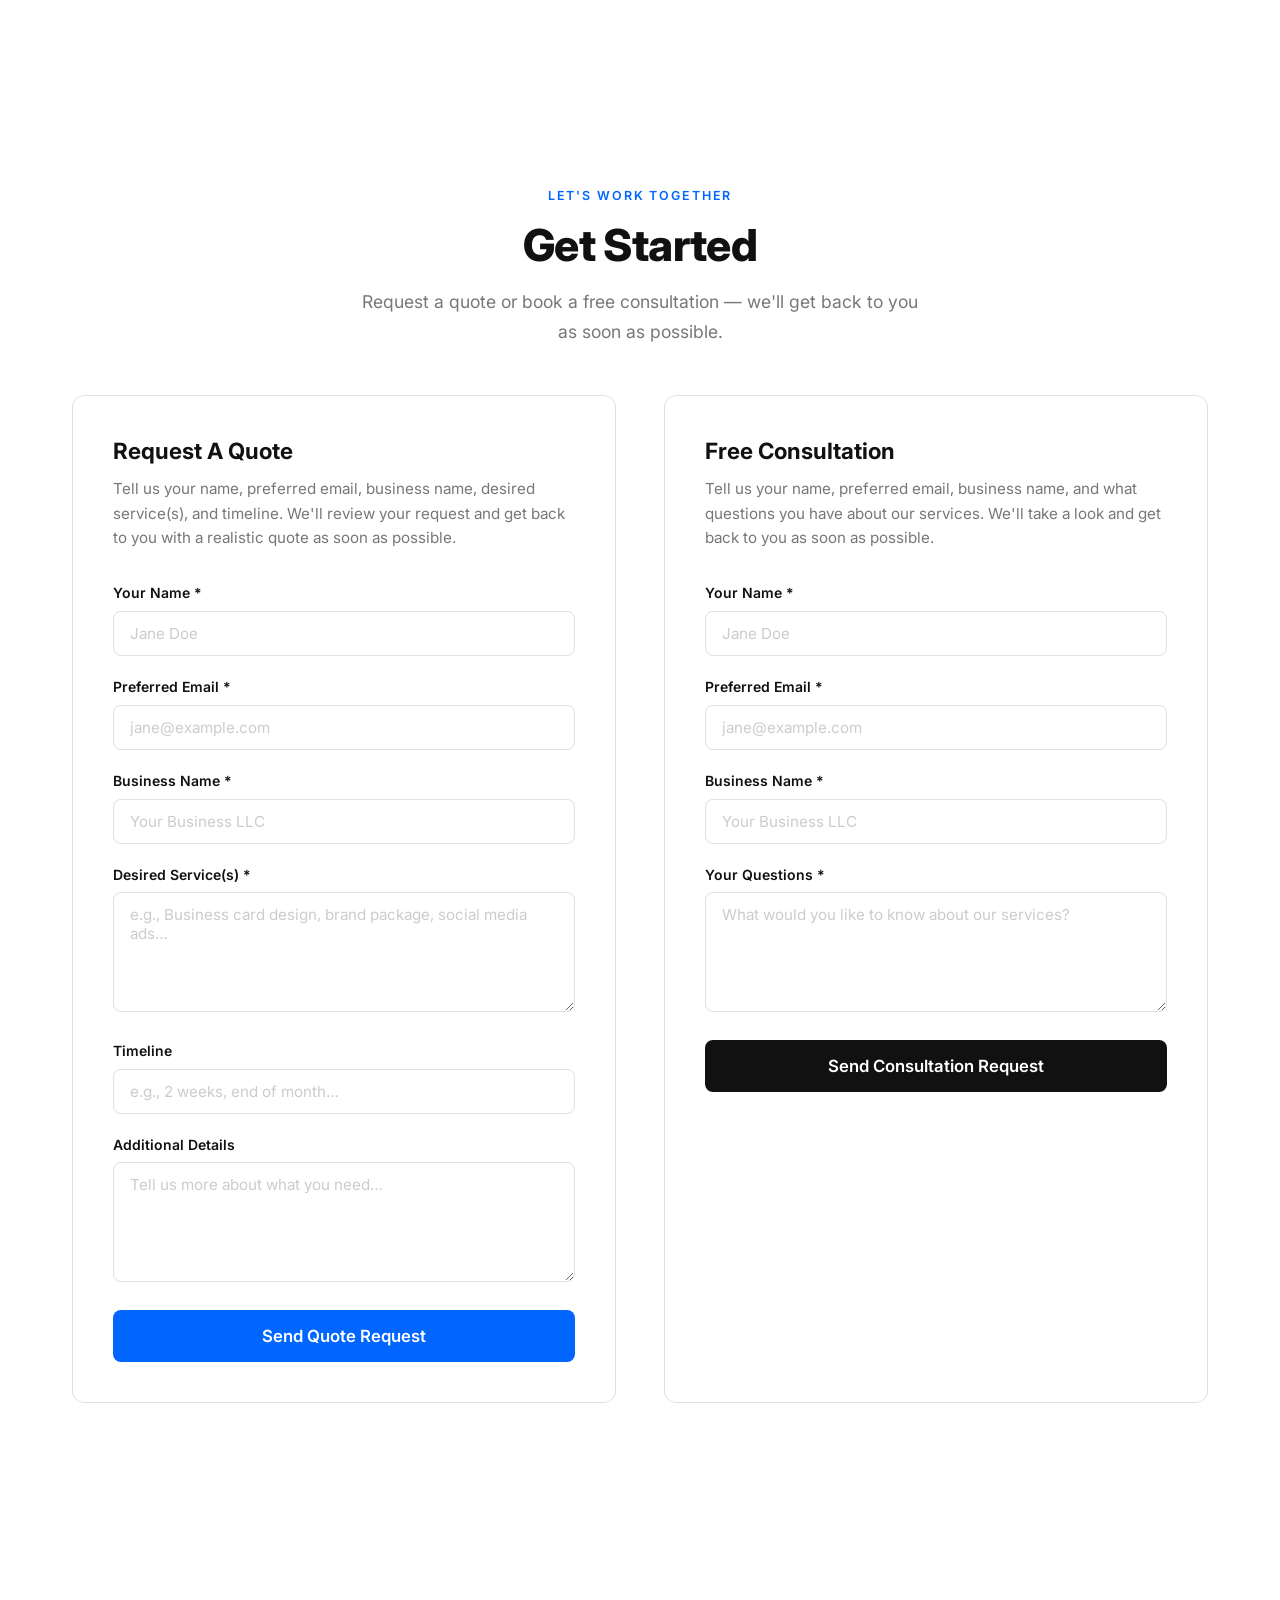
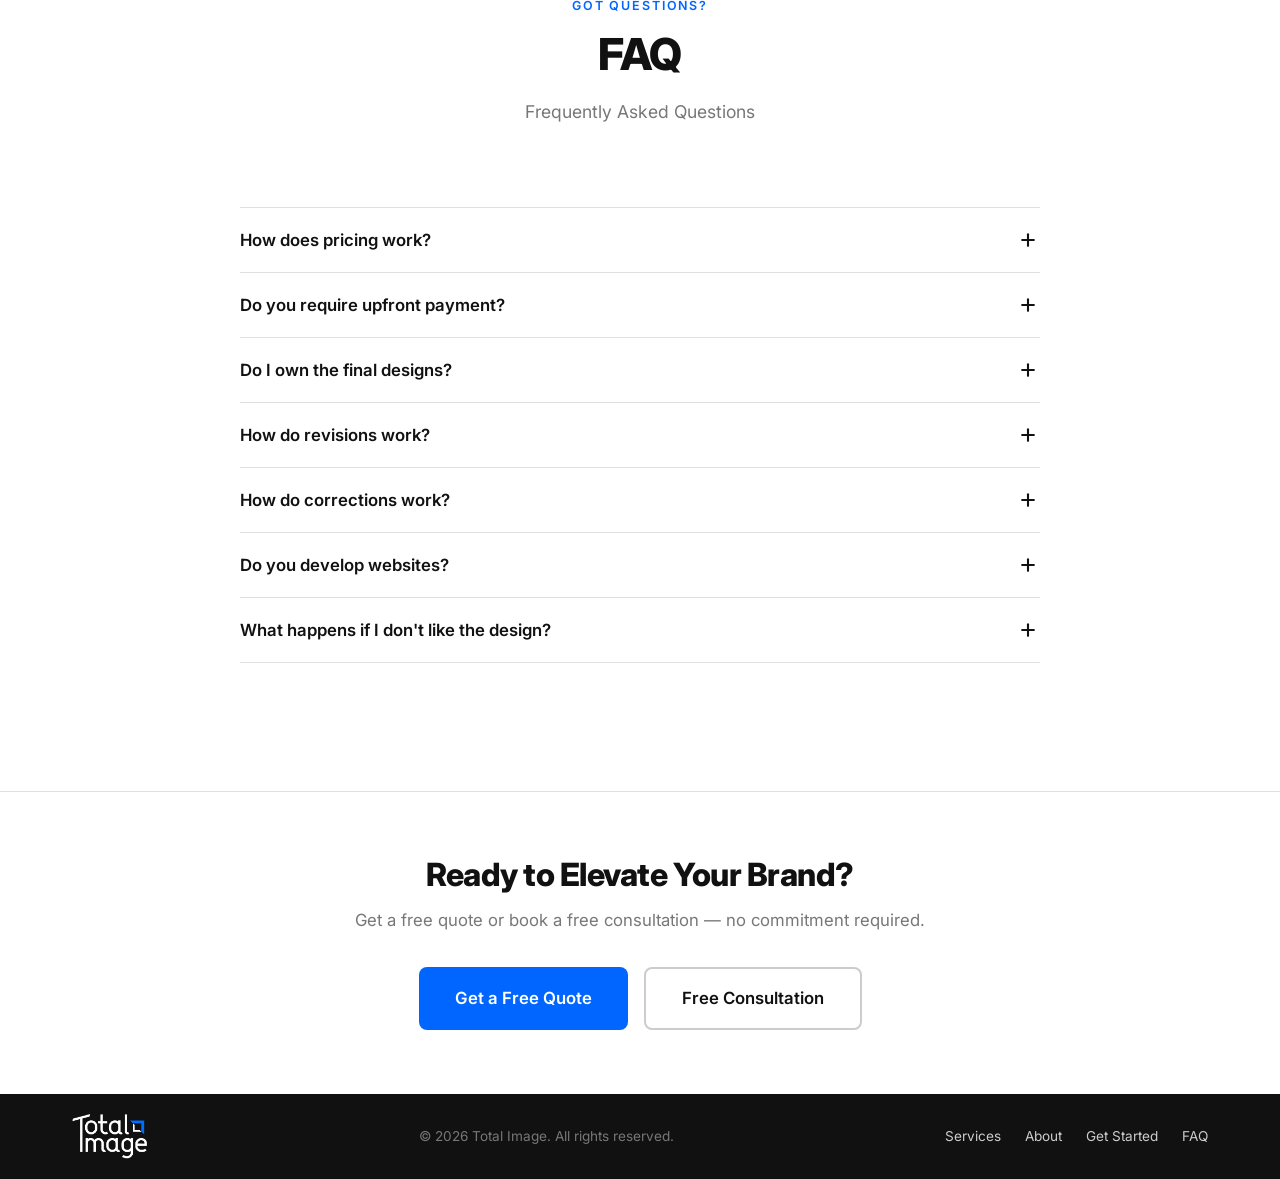
==== commit 525e8346: "finishing up" ====
--- a/index.html
+++ b/index.html
@@ -16,7 +16,7 @@
   <!-- ===== NAVIGATION ===== -->
   <nav class="nav" role="navigation" aria-label="Main navigation">
     <div class="container">
-      <a href="index.html" class="nav__logo" aria-label="Total Image Home">
+      <a href="#hero" class="nav__logo" aria-label="Total Image Home">
         <img src="Images/TotalImageBlackBlue.jpg" alt="Total Image" class="nav__logo-img">
       </a>
 
@@ -25,18 +25,19 @@
       </button>
 
       <div class="nav__links" id="navLinks">
-        <a href="index.html" class="nav__link nav__link--active">Home</a>
-        <a href="services.html" class="nav__link">Services</a>
-        <a href="about.html" class="nav__link">About</a>
-        <a href="get-started.html" class="nav__link">Get Started</a>
-        <a href="faq.html" class="nav__link">FAQ</a>
+        <a href="#hero" class="nav__link nav__link--active">Home</a>
+        <a href="#services" class="nav__link">Services</a>
+        <a href="#about" class="nav__link">About</a>
+        <a href="#get-started" class="nav__link">Get Started</a>
+        <a href="#faq" class="nav__link">FAQ</a>
       </div>
     </div>
   </nav>
 
   <main>
+
   <!-- ===== HERO ===== -->
-  <section class="hero">
+  <section class="hero" id="hero">
     <div class="hero__overlay"></div>
     <img src="Images/Totalimage1.png" alt="" class="hero__deco" aria-hidden="true">
     <div class="container hero__container">
@@ -44,21 +45,22 @@
       <h1 class="hero__title">Affordable Branding &amp; Marketing For Any Business!</h1>
       <p class="hero__subtitle">No Contracts. No upsells. Just what your business needs.</p>
       <div class="hero__actions">
-        <a href="get-started.html" class="btn btn--blue btn--large">Get a Free Quote</a>
-        <a href="services.html" class="btn btn--outline-dark btn--large">See What We Offer</a>
+        <a href="#get-started" class="btn btn--blue btn--large">Get a Free Quote</a>
+        <a href="#services" class="btn btn--outline-dark btn--large">See What We Offer</a>
       </div>
     </div>
   </section>
 
   <!-- ===== SERVICES OVERVIEW ===== -->
-  <section class="section home-services">
-    <div class="container">
-      <div class="section-header">
-        <h2 class="section-title">What We Do</h2>
-        <p class="section-subtitle">Everything your business needs to get noticed — without the agency price tag.</p>
+  <section class="section home-services" id="services">
+    <div class="container">
+      <div class="section-header">
+        <p class="page-header__eyebrow">What We Offer</p>
+        <h2 class="section-title">Services</h2>
+        <p class="section-subtitle">Everything your business needs to look professional, reach customers, and grow — without the agency price tag.</p>
       </div>
       <div class="home-services__grid">
-        <a href="marketing.html" class="home-service-card">
+        <a href="#marketing" class="home-service-card">
           <div class="home-service-card__icon">
             <svg xmlns="http://www.w3.org/2000/svg" viewBox="0 0 24 24" fill="none" stroke="currentColor" stroke-width="2" stroke-linecap="round" stroke-linejoin="round"><line x1="18" y1="20" x2="18" y2="10"/><line x1="12" y1="20" x2="12" y2="4"/><line x1="6" y1="20" x2="6" y2="14"/><polyline points="3 20 23 20"/><polyline points="2 12 6 8 10 11 15 6 22 10"/><polyline points="19 6 22 6 22 9"/></svg>
           </div>
@@ -66,7 +68,7 @@
           <p>Ad campaigns, SEO, social media strategy, and marketing plans that drive real results.</p>
           <span class="home-service-card__link">Explore Marketing &rarr;</span>
         </a>
-        <a href="branding.html" class="home-service-card">
+        <a href="#branding" class="home-service-card">
           <div class="home-service-card__icon">
             <svg xmlns="http://www.w3.org/2000/svg" viewBox="0 0 24 24" fill="none" stroke="currentColor" stroke-width="2" stroke-linecap="round" stroke-linejoin="round"><circle cx="12" cy="12" r="10"></circle><circle cx="12" cy="10" r="3"></circle><path d="M7 20.662V19a2 2 0 0 1 2-2h6a2 2 0 0 1 2 2v1.662"></path></svg>
           </div>
@@ -74,7 +76,7 @@
           <p>Logo design, brand identity, and complete brand kits that make your business memorable.</p>
           <span class="home-service-card__link">Explore Branding &rarr;</span>
         </a>
-        <a href="graphic-design.html" class="home-service-card">
+        <a href="#graphic-design" class="home-service-card">
           <div class="home-service-card__icon">
             <svg xmlns="http://www.w3.org/2000/svg" viewBox="0 0 24 24" fill="none" stroke="currentColor" stroke-width="2" stroke-linecap="round" stroke-linejoin="round"><path d="M18.37 2.63 14 7l-1.59-1.59a2 2 0 0 0-2.82 0L8 7l9 9 1.59-1.59a2 2 0 0 0 0-2.82L17 10l4.37-4.37a2.12 2.12 0 1 0-3-3Z"/><path d="M9 8c-2 3-4 3.5-7 4l8 10c2-1 6-5 6-7"/><path d="M14.5 17.5 4.5 15"/></svg>
           </div>
@@ -82,6 +84,479 @@
           <p>Business cards, flyers, presentations, and digital assets — print-ready and on-brand.</p>
           <span class="home-service-card__link">Explore Design &rarr;</span>
         </a>
+      </div>
+    </div>
+  </section>
+
+  <!-- ===== MARKETING SERVICES DETAIL ===== -->
+  <section class="section" id="marketing">
+    <div class="container">
+      <div class="section-header">
+        <p class="page-header__eyebrow">Grow Your Audience</p>
+        <h2 class="section-title">Marketing Services</h2>
+        <p class="section-subtitle">Services that drive traffic, leads, and revenue.</p>
+        <p class="section-note">Pricing reflects planning, strategy, and guidance — not ad spending or long-term management.</p>
+      </div>
+      <div class="service-list">
+
+          <!-- Comprehensive Marketing Plans -->
+          <div class="service-item">
+            <div class="service-item__header">
+              <span class="service-item__name">Comprehensive Marketing Plans</span>
+              <div class="service-item__pricing">
+                <span class="price-tag price-tag--essential">$300 <span class="price-tag__label">Essential</span></span>
+                <span class="price-tag price-tag--advanced">$550 <span class="price-tag__label">Advanced</span></span>
+              </div>
+            </div>
+            <p class="service-item__desc">Step by step guide on how to get your business seen by your market on your budget. Includes my personal suggestions, a slogan, and links to instructional videos.</p>
+          </div>
+
+          <!-- Market Research -->
+          <div class="service-item">
+            <div class="service-item__header">
+              <span class="service-item__name">Market Research</span>
+              <div class="service-item__pricing">
+                <span class="price-tag price-tag--essential">$150 <span class="price-tag__label">Essential</span></span>
+                <span class="price-tag price-tag--advanced">$300 <span class="price-tag__label">Advanced</span></span>
+              </div>
+            </div>
+            <p class="service-item__desc">Analysis of the local business environment, including competition, comparative pricing, positioning suggestions, and survey research.</p>
+          </div>
+
+          <!-- Ad Campaign Consultation -->
+          <div class="service-item">
+            <div class="service-item__header">
+              <span class="service-item__name">Ad Campaign Consultation &amp; Planning</span>
+              <div class="service-item__pricing">
+                <span class="price-tag price-tag--essential">$75 <span class="price-tag__label">Essential</span></span>
+                <span class="price-tag price-tag--advanced">$125 <span class="price-tag__label">Advanced</span></span>
+              </div>
+            </div>
+            <p class="service-item__desc">Personalized guide on how, where, and when to advertise to best connect with your audience and maximize your budget.</p>
+          </div>
+
+          <!-- SEO -->
+          <div class="service-item">
+            <div class="service-item__header">
+              <span class="service-item__name">Search Engine Optimization / Advising (SEO)</span>
+              <div class="service-item__pricing">
+                <span class="price-tag price-tag--essential">$75 <span class="price-tag__label">Essential</span></span>
+                <span class="price-tag price-tag--advanced">$125 <span class="price-tag__label">Advanced</span></span>
+              </div>
+            </div>
+            <p class="service-item__desc">Guide on how to use search engines and optimize them to help buyers find your site quickly and easily.</p>
+          </div>
+
+          <!-- Social Media Development -->
+          <div class="service-item">
+            <div class="service-item__header">
+              <span class="service-item__name">Social Media Development</span>
+              <div class="service-item__pricing">
+                <span class="price-tag price-tag--essential">$150 <span class="price-tag__label">Essential</span></span>
+                <span class="price-tag price-tag--advanced">$300 <span class="price-tag__label">Advanced</span></span>
+              </div>
+            </div>
+            <p class="service-item__desc">This is a brand-driven marketing service, so our goal is to efficiently convert your views into sales, while also building and maintaining a positive social media presence across your socials that stands out and strikes a chord with your audience.</p>
+          </div>
+
+      </div>
+    </div>
+  </section>
+
+  <!-- ===== BRANDING SERVICES DETAIL ===== -->
+  <section class="section" id="branding">
+    <div class="container">
+      <div class="section-header">
+        <p class="page-header__eyebrow">Make Your Mark</p>
+        <h2 class="section-title">Branding Services</h2>
+        <p class="section-subtitle">Services that define your business.</p>
+      </div>
+      <div class="service-list">
+
+          <!-- Brand Consultation -->
+          <div class="service-item">
+            <div class="service-item__header">
+              <span class="service-item__name">Brand Consultation</span>
+              <div class="service-item__pricing">
+                <span class="price-tag price-tag--essential">$75 <span class="price-tag__label">Essential</span></span>
+                <span class="price-tag price-tag--advanced">$125 <span class="price-tag__label">Advanced</span></span>
+              </div>
+            </div>
+            <p class="service-item__desc">Professional assessment of your company's public image, outreach, and goals, along with suggestions on where it can be optimized.</p>
+          </div>
+
+          <!-- New Brand Development -->
+          <div class="service-item">
+            <div class="service-item__header">
+              <span class="service-item__name">New Brand Development</span>
+              <div class="service-item__pricing">
+                <span class="price-tag price-tag--essential">$75 <span class="price-tag__label">Essential</span></span>
+                <span class="price-tag price-tag--advanced">$125 <span class="price-tag__label">Advanced</span></span>
+              </div>
+            </div>
+            <p class="service-item__desc">We walk you through how to present, position, and communicate your company's values to your market.</p>
+          </div>
+
+          <!-- Complete Board Kit -->
+          <div class="service-item">
+            <div class="service-item__header">
+              <span class="service-item__name">Complete Board Kit</span>
+              <div class="service-item__pricing">
+                <span class="price-tag price-tag--essential">$350 <span class="price-tag__label">Essential</span></span>
+                <span class="price-tag price-tag--advanced">$600 <span class="price-tag__label">Advanced</span></span>
+              </div>
+            </div>
+            <p class="service-item__desc">Complete brand concept creation; we work together to pin-point your company's values, goals, target audience, and positioning. We then design a mood board that includes a logo, slogan, colors, fonts, and visual direction.</p>
+          </div>
+
+          <!-- Pictorial Mark Logo Design -->
+          <div class="service-item">
+            <div class="service-item__header">
+              <span class="service-item__name">Pictorial Mark Logo Design</span>
+              <div class="service-item__pricing">
+                <span class="price-tag price-tag--essential">$100 <span class="price-tag__label">Essential</span></span>
+                <span class="price-tag price-tag--advanced">$180 <span class="price-tag__label">Advanced</span></span>
+              </div>
+            </div>
+            <p class="service-item__desc">Emblem / picture that represents a company.</p>
+          </div>
+
+          <!-- Wordmark Logo Design -->
+          <div class="service-item">
+            <div class="service-item__header">
+              <span class="service-item__name">Wordmark Logo Design</span>
+              <div class="service-item__pricing">
+                <span class="price-tag price-tag--essential">$100 <span class="price-tag__label">Essential</span></span>
+                <span class="price-tag price-tag--advanced">$180 <span class="price-tag__label">Advanced</span></span>
+              </div>
+            </div>
+            <p class="service-item__desc">A stylized company name.</p>
+          </div>
+
+          <!-- Combination Mark / Emblem Logo Design -->
+          <div class="service-item">
+            <div class="service-item__header">
+              <span class="service-item__name">Combination Mark or Emblem Logo Design</span>
+              <div class="service-item__pricing">
+                <span class="price-tag price-tag--essential">$180 <span class="price-tag__label">Essential</span></span>
+                <span class="price-tag price-tag--advanced">$330 <span class="price-tag__label">Advanced</span></span>
+              </div>
+            </div>
+            <p class="service-item__desc">A pictorial mark integrated into a wordmark.</p>
+          </div>
+
+      </div>
+    </div>
+  </section>
+
+  <!-- ===== GRAPHIC DESIGN SERVICES DETAIL ===== -->
+  <section class="section" id="graphic-design">
+    <div class="container">
+      <div class="section-header">
+        <p class="page-header__eyebrow">Look the Part</p>
+        <h2 class="section-title">Graphic Design Services</h2>
+        <p class="section-subtitle">Services that provide visual deliverables.</p>
+        <p class="section-note">All designs include final, print-ready or digital-ready files. Printing services are not included.</p>
+      </div>
+      <div class="service-list">
+
+          <!-- Business Card Design -->
+          <div class="service-item">
+            <div class="service-item__header">
+              <span class="service-item__name">Business Card Design</span>
+            </div>
+            <div class="service-item__sub-grid">
+              <div class="sub-price">
+                <span class="sub-price__label">Essential 1 Side</span>
+                <span class="sub-price__amount">$40</span>
+              </div>
+              <div class="sub-price">
+                <span class="sub-price__label">Essential 2 Side</span>
+                <span class="sub-price__amount">$55</span>
+              </div>
+              <div class="sub-price">
+                <span class="sub-price__label">Advanced 1 Side</span>
+                <span class="sub-price__amount">$55</span>
+              </div>
+              <div class="sub-price">
+                <span class="sub-price__label">Advanced 2 Side</span>
+                <span class="sub-price__amount">$70</span>
+              </div>
+            </div>
+          </div>
+
+          <!-- Flyers / Posters / Hanging Banners -->
+          <div class="service-item">
+            <div class="service-item__header">
+              <span class="service-item__name">Flyers / Posters / Hanging Banners</span>
+              <div class="service-item__pricing">
+                <span class="price-tag price-tag--essential">$50 <span class="price-tag__label">Essential</span></span>
+                <span class="price-tag price-tag--advanced">$90 <span class="price-tag__label">Advanced</span></span>
+              </div>
+            </div>
+            <p class="service-item__desc">Eye-catching designs for both digital and physical mediums, specially designed to stand out from the crowd. (We do not print)</p>
+          </div>
+
+          <!-- Presentation Design -->
+          <div class="service-item">
+            <div class="service-item__header">
+              <span class="service-item__name">Presentation Design</span>
+              <div class="service-item__pricing">
+                <span class="price-tag price-tag--essential">Starting at $100 <span class="price-tag__label">Varies</span></span>
+              </div>
+            </div>
+            <p class="service-item__desc">You tell us all the information you need to present and the medium used to present it, then we organize and stylize it for you.</p>
+          </div>
+
+          <!-- Website Template Design -->
+          <div class="service-item">
+            <div class="service-item__header">
+              <span class="service-item__name">Website Template Design</span>
+              <div class="service-item__pricing">
+                <span class="price-tag price-tag--essential">Starting at $200 <span class="price-tag__label">Varies</span></span>
+              </div>
+            </div>
+            <p class="service-item__desc">We design the structure and style of your website, you can then send that template (wireframe) to a developer, or have us create and launch the site through Webflow for an additional charge.</p>
+
+            <!-- Nested: Website Template Creation -->
+            <div class="service-item__sub">
+              <div class="service-item__header">
+                <span class="service-item__name">Website Template Creation</span>
+                <div class="service-item__pricing">
+                  <span class="price-tag price-tag--essential">Starting at $400 <span class="price-tag__label">Varies</span></span>
+                </div>
+              </div>
+              <p class="service-item__desc">We take your approved wireframe and turn it into a fully functional, live website using Webflow. To do this, we'll need temporary access to the necessary business accounts, including email, payment setup, and relevant systems. Webflow also charges a monthly hosting and maintenance fee, which varies depending on your website's features. You maintain full control while we ensure your site is polished, responsive, and user-ready.</p>
+            </div>
+          </div>
+
+          <!-- CTA -->
+          <div class="quote-cta">
+            <a href="#get-started" class="btn btn--blue btn--large">Request A Quote&nbsp;&rarr;</a>
+          </div>
+
+      </div>
+    </div>
+  </section>
+
+  <!-- ===== ABOUT ===== -->
+  <section class="section" id="about">
+    <div class="container">
+      <div class="section-header">
+        <p class="page-header__eyebrow">Our Story</p>
+        <h2 class="section-title">About Us</h2>
+      </div>
+      <div class="about-grid">
+        <div class="about-content">
+          <p>Hi, my name is <strong>Jonathan Lewis</strong>! I'm a digital marketing major, president of my American Marketing Association chapter, and founder of Total Image.</p>
+          <p>From my experience, marketing and branding have become seen as a luxury for only large, established companies. This shouldn't be the case, so I started Total Image to help every company grow, regardless of size.</p>
+          <div class="about-mission">
+            <p>&ldquo;Our mission is simple: provide efficient, consistent, and aesthetic branding and marketing on your budget.&rdquo;</p>
+          </div>
+        </div>
+        <div class="about-photo">
+          <img src="Images/About1.png" alt="Jonathan Lewis" class="about-photo__img">
+        </div>
+      </div>
+    </div>
+  </section>
+
+  <!-- ===== GET STARTED / FORMS ===== -->
+  <section class="section" id="get-started">
+    <div class="container">
+      <div class="section-header">
+        <p class="page-header__eyebrow">Let's Work Together</p>
+        <h2 class="section-title">Get Started</h2>
+        <p class="section-subtitle">Request a quote or book a free consultation — we'll get back to you as soon as possible.</p>
+      </div>
+      <div class="get-started-grid">
+
+        <!-- ===== REQUEST A QUOTE ===== -->
+        <div class="form-card" id="quote">
+          <h3 class="form-card__title">Request A Quote</h3>
+          <p class="form-card__desc">Tell us your name, preferred email, business name, desired service(s), and timeline. We'll review your request and get back to you with a realistic quote as soon as possible.</p>
+
+          <form id="quoteForm" novalidate>
+            <div class="form-group">
+              <label for="quoteName">Your Name *</label>
+              <input type="text" id="quoteName" name="name" placeholder="Jane Doe" required>
+            </div>
+            <div class="form-group">
+              <label for="quoteEmail">Preferred Email *</label>
+              <input type="email" id="quoteEmail" name="email" placeholder="jane@example.com" required>
+            </div>
+            <div class="form-group">
+              <label for="quoteBusiness">Business Name *</label>
+              <input type="text" id="quoteBusiness" name="business" placeholder="Your Business LLC" required>
+            </div>
+            <div class="form-group">
+              <label for="quoteServices">Desired Service(s) *</label>
+              <textarea id="quoteServices" name="services" placeholder="e.g., Business card design, brand package, social media ads&hellip;" required></textarea>
+            </div>
+            <div class="form-group">
+              <label for="quoteTimeline">Timeline</label>
+              <input type="text" id="quoteTimeline" name="timeline" placeholder="e.g., 2 weeks, end of month…">
+            </div>
+            <div class="form-group">
+              <label for="quoteDetails">Additional Details</label>
+              <textarea id="quoteDetails" name="details" placeholder="Tell us more about what you need…"></textarea>
+            </div>
+            <button type="submit" class="btn btn--blue btn--large" style="width:100%;">Send Quote Request</button>
+          </form>
+
+          <!-- Success message -->
+          <div class="form-success" id="quoteSuccess">
+            <div class="form-success__icon">
+              <svg width="28" height="28" fill="none" viewBox="0 0 24 24" stroke="#22c55e" stroke-width="2.5" stroke-linecap="round" stroke-linejoin="round"><polyline points="20 6 9 17 4 12"></polyline></svg>
+            </div>
+            <h3>Quote Request Sent!</h3>
+            <p>We'll review your request and get back to you as soon as possible.</p>
+          </div>
+        </div>
+
+        <!-- ===== FREE CONSULTATION ===== -->
+        <div class="form-card" id="consultation">
+          <h3 class="form-card__title">Free Consultation</h3>
+          <p class="form-card__desc">Tell us your name, preferred email, business name, and what questions you have about our services. We'll take a look and get back to you as soon as possible.</p>
+
+          <form id="consultForm" novalidate>
+            <div class="form-group">
+              <label for="consultName">Your Name *</label>
+              <input type="text" id="consultName" name="name" placeholder="Jane Doe" required>
+            </div>
+            <div class="form-group">
+              <label for="consultEmail">Preferred Email *</label>
+              <input type="email" id="consultEmail" name="email" placeholder="jane@example.com" required>
+            </div>
+            <div class="form-group">
+              <label for="consultBusiness">Business Name *</label>
+              <input type="text" id="consultBusiness" name="business" placeholder="Your Business LLC" required>
+            </div>
+            <div class="form-group">
+              <label for="consultQuestions">Your Questions *</label>
+              <textarea id="consultQuestions" name="questions" placeholder="What would you like to know about our services?" required></textarea>
+            </div>
+            <button type="submit" class="btn btn--primary btn--large" style="width:100%;">Send Consultation Request</button>
+          </form>
+
+          <!-- Success message -->
+          <div class="form-success" id="consultSuccess">
+            <div class="form-success__icon">
+              <svg width="28" height="28" fill="none" viewBox="0 0 24 24" stroke="#22c55e" stroke-width="2.5" stroke-linecap="round" stroke-linejoin="round"><polyline points="20 6 9 17 4 12"></polyline></svg>
+            </div>
+            <h3>Consultation Request Sent!</h3>
+            <p>We'll review your questions and get back to you as soon as possible.</p>
+          </div>
+        </div>
+
+      </div>
+    </div>
+  </section>
+
+  <!-- ===== FAQ ===== -->
+  <section class="section" id="faq">
+    <div class="container">
+      <div class="section-header">
+        <p class="page-header__eyebrow">Got Questions?</p>
+        <h2 class="section-title">FAQ</h2>
+        <p class="section-subtitle">Frequently Asked Questions</p>
+      </div>
+      <div class="faq-list">
+
+        <!-- Q1 -->
+        <div class="faq-item">
+          <button class="faq-question" aria-expanded="false">
+            <span>How does pricing work?</span>
+            <span class="faq-question__icon">
+              <svg width="20" height="20" viewBox="0 0 24 24" fill="none" stroke="currentColor" stroke-width="2.5" stroke-linecap="round"><line x1="12" y1="5" x2="12" y2="19"></line><line x1="5" y1="12" x2="19" y2="12"></line></svg>
+            </span>
+          </button>
+          <div class="faq-answer">
+            <p>We charge a flat rate depending on the task, that way you know exactly what you need to pay upfront. All you have to do is tell us what services you want, how large and complex the tasks are, then wait for us to send you a quote for the total. Don't worry, we only request payment once you approve the quote.</p>
+            <p>Some tasks are larger or more complex than others, for this reason, some of our services are listed in a price range. This means the final cost of the service will fall between those two values, depending on the scope and complexity.</p>
+          </div>
+        </div>
+
+        <!-- Q2 -->
+        <div class="faq-item">
+          <button class="faq-question" aria-expanded="false">
+            <span>Do you require upfront payment?</span>
+            <span class="faq-question__icon">
+              <svg width="20" height="20" viewBox="0 0 24 24" fill="none" stroke="currentColor" stroke-width="2.5" stroke-linecap="round"><line x1="12" y1="5" x2="12" y2="19"></line><line x1="5" y1="12" x2="19" y2="12"></line></svg>
+            </span>
+          </button>
+          <div class="faq-answer">
+            <p>Payment is required upfront for most services. For larger projects, a deposit may be required before work begins, with the remaining balance due prior to final delivery.</p>
+          </div>
+        </div>
+
+        <!-- Q3 -->
+        <div class="faq-item">
+          <button class="faq-question" aria-expanded="false">
+            <span>Do I own the final designs?</span>
+            <span class="faq-question__icon">
+              <svg width="20" height="20" viewBox="0 0 24 24" fill="none" stroke="currentColor" stroke-width="2.5" stroke-linecap="round"><line x1="12" y1="5" x2="12" y2="19"></line><line x1="5" y1="12" x2="19" y2="12"></line></svg>
+            </span>
+          </button>
+          <div class="faq-answer">
+            <p>Yes, usage rights (ownership) are released upon receipt of full payment and completion of the final, approved product.</p>
+          </div>
+        </div>
+
+        <!-- Q4 -->
+        <div class="faq-item">
+          <button class="faq-question" aria-expanded="false">
+            <span>How do revisions work?</span>
+            <span class="faq-question__icon">
+              <svg width="20" height="20" viewBox="0 0 24 24" fill="none" stroke="currentColor" stroke-width="2.5" stroke-linecap="round"><line x1="12" y1="5" x2="12" y2="19"></line><line x1="5" y1="12" x2="19" y2="12"></line></svg>
+            </span>
+          </button>
+          <div class="faq-answer">
+            <p>In order to keep costs down and help as many clients as possible, we include one revision round with each relevant service. Additional rounds are billed separately and will vary in cost depending on the service.</p>
+            <p><strong>Revision Round:</strong> A consolidated list of requested changes submitted at one time.</p>
+            <p>Revisions are not included in the estimated project span, so we are not accountable if revisions cause us to work past the deadline.</p>
+          </div>
+        </div>
+
+        <!-- Q5 -->
+        <div class="faq-item">
+          <button class="faq-question" aria-expanded="false">
+            <span>How do corrections work?</span>
+            <span class="faq-question__icon">
+              <svg width="20" height="20" viewBox="0 0 24 24" fill="none" stroke="currentColor" stroke-width="2.5" stroke-linecap="round"><line x1="12" y1="5" x2="12" y2="19"></line><line x1="5" y1="12" x2="19" y2="12"></line></svg>
+            </span>
+          </button>
+          <div class="faq-answer">
+            <p>Corrections to mistakes on our end do not count as revisions, and are completely free of charge. These include correcting spelling errors, formatting issues, or overlooked elements that were specified in the initial service request.</p>
+          </div>
+        </div>
+
+        <!-- Q6 -->
+        <div class="faq-item">
+          <button class="faq-question" aria-expanded="false">
+            <span>Do you develop websites?</span>
+            <span class="faq-question__icon">
+              <svg width="20" height="20" viewBox="0 0 24 24" fill="none" stroke="currentColor" stroke-width="2.5" stroke-linecap="round"><line x1="12" y1="5" x2="12" y2="19"></line><line x1="5" y1="12" x2="19" y2="12"></line></svg>
+            </span>
+          </button>
+          <div class="faq-answer">
+            <p>Yes, if you hire us to design your website layout or wireframe, we offer website creation through Webflow as an additional service. To do this however, we will need temporary access to the necessary business accounts, including email, payment setup, and relevant systems. Webflow also charges a monthly hosting and maintenance fee, which varies depending on your website's features.</p>
+          </div>
+        </div>
+
+        <!-- Q7 -->
+        <div class="faq-item">
+          <button class="faq-question" aria-expanded="false">
+            <span>What happens if I don't like the design?</span>
+            <span class="faq-question__icon">
+              <svg width="20" height="20" viewBox="0 0 24 24" fill="none" stroke="currentColor" stroke-width="2.5" stroke-linecap="round"><line x1="12" y1="5" x2="12" y2="19"></line><line x1="5" y1="12" x2="19" y2="12"></line></svg>
+            </span>
+          </button>
+          <div class="faq-answer">
+            <p>If you are unhappy with the first iteration, all relevant services come with a complimentary round of revisions. Additional rounds are also available and are billed separately. If after those revisions you are still unhappy with the product/service, you will not be charged. Keeping in mind that usage rights (ownership) are only released upon satisfaction and receipt of payment for the final product.</p>
+          </div>
+        </div>
+
       </div>
     </div>
   </section>
@@ -92,8 +567,8 @@
       <h2 class="home-cta__title">Ready to Elevate Your Brand?</h2>
       <p class="home-cta__subtitle">Get a free quote or book a free consultation — no commitment required.</p>
       <div class="home-cta__actions">
-        <a href="get-started.html" class="btn btn--blue btn--large">Get a Free Quote</a>
-        <a href="get-started.html#consultation" class="btn btn--outline btn--large">Free Consultation</a>
+        <a href="#get-started" class="btn btn--blue btn--large">Get a Free Quote</a>
+        <a href="#consultation" class="btn btn--outline btn--large">Free Consultation</a>
       </div>
     </div>
   </section>
@@ -108,10 +583,10 @@
       </div>
       <p class="footer__text">&copy; 2026 Total Image. All rights reserved.</p>
       <div class="footer__links">
-        <a href="services.html" class="footer__link">Services</a>
-        <a href="about.html" class="footer__link">About</a>
-        <a href="get-started.html" class="footer__link">Get Started</a>
-        <a href="faq.html" class="footer__link">FAQ</a>
+        <a href="#services" class="footer__link">Services</a>
+        <a href="#about" class="footer__link">About</a>
+        <a href="#get-started" class="footer__link">Get Started</a>
+        <a href="#faq" class="footer__link">FAQ</a>
       </div>
     </div>
   </footer>
--- a/css/style.css
+++ b/css/style.css
@@ -34,6 +34,7 @@
 
 html {
   scroll-behavior: smooth;
+  scroll-padding-top: var(--nav-height);
   font-size: 16px;
   overflow-y: scroll;
 }
@@ -262,7 +263,7 @@
   justify-content: center;
   gap: 0.5rem;
   padding: 0.75rem 1.75rem;
-  border-radius: 0;
+  border-radius: 8px;
   font-size: 0.95rem;
   font-weight: 600;
   transition: all var(--transition);
@@ -447,7 +448,7 @@
   background: transparent;
   color: var(--black);
   border: 2px solid var(--gray-300);
-  border-radius: 0;
+  border-radius: 8px;
   padding: 0.75rem 1.75rem;
   font-size: 0.95rem;
   font-weight: 600;
@@ -561,6 +562,14 @@
   line-height: 1.7;
 }
 
+.section-note {
+  font-size: 0.9rem;
+  color: var(--gray-500);
+  margin-top: 0.75rem;
+  font-style: italic;
+  text-align: center;
+}
+
 /* Services grid */
 .home-services__grid {
   display: grid;
@@ -574,7 +583,7 @@
   gap: 0.75rem;
   padding: 2rem;
   border: 1px solid var(--gray-200);
-  border-radius: 0;
+  border-radius: 12px;
   text-decoration: none;
   color: inherit;
   background: var(--white);
@@ -592,7 +601,7 @@
   width: 44px;
   height: 44px;
   background: linear-gradient(135deg, var(--blue-light) 0%, var(--blue-sky-light) 100%);
-  border-radius: 0;
+  border-radius: 10px;
   display: flex;
   align-items: center;
   justify-content: center;
@@ -719,10 +728,10 @@
 /* ===== PAGE HEADER ===== */
 .page-header {
   padding-top: calc(var(--nav-height) + 3rem);
-  padding-bottom: 2.5rem;
-  background: var(--gradient-header);
+  padding-bottom: 5rem;
+  background: linear-gradient(180deg, #eef4ff 0%, #e0f2fe 40%, #f0f7ff 70%, #ffffff 100%);
   text-align: center;
-  border-bottom: 1px solid rgba(0,102,255,0.08);
+  border-bottom: none;
 }
 
 .page-header__eyebrow {
@@ -776,7 +785,7 @@
 .service-card {
   background: var(--white);
   border: 1px solid var(--gray-200);
-  border-radius: 0;
+  border-radius: 12px;
   padding: 2.5rem 2rem;
   transition: all var(--transition);
   display: flex;
@@ -794,7 +803,7 @@
   width: 48px;
   height: 48px;
   background: var(--gray-100);
-  border-radius: 0;
+  border-radius: 10px;
   display: flex;
   align-items: center;
   justify-content: center;
@@ -817,7 +826,7 @@
   color: var(--blue);
   background: var(--blue-light);
   padding: 0.25rem 0.7rem;
-  border-radius: 0;
+  border-radius: 6px;
   display: inline-block;
   align-self: flex-start;
 }
@@ -844,7 +853,7 @@
 /* Service items */
 .service-item {
   background: var(--white);
-  border-radius: 0;
+  border-radius: 12px;
   padding: 1.75rem;
   border: 1px solid var(--gray-200);
   transition: border-color var(--transition), box-shadow var(--transition), background var(--transition);
@@ -884,7 +893,7 @@
   font-size: 0.85rem;
   font-weight: 600;
   padding: 0.2rem 0.6rem;
-  border-radius: 0;
+  border-radius: 6px;
 }
 
 .price-tag--essential {
@@ -954,7 +963,7 @@
   width: 100%;
   max-width: 560px;
   height: auto;
-  border-radius: 0;
+  border-radius: 12px;
   object-fit: cover;
 }
 
@@ -1000,7 +1009,7 @@
 .form-card {
   background: var(--white);
   border: 1px solid var(--gray-200);
-  border-radius: 0;
+  border-radius: 12px;
   padding: 2.5rem;
 }
 
@@ -1035,7 +1044,7 @@
   width: 100%;
   padding: 0.75rem 1rem;
   border: 1px solid var(--gray-200);
-  border-radius: 0;
+  border-radius: 8px;
   font-family: inherit;
   font-size: 0.95rem;
   color: var(--black);
@@ -1278,7 +1287,7 @@
   font-size: 0.85rem;
   padding: 0.4rem 0.6rem;
   background: var(--gray-100);
-  border-radius: 0;
+  border-radius: 6px;
 }
 
 .sub-price__label {
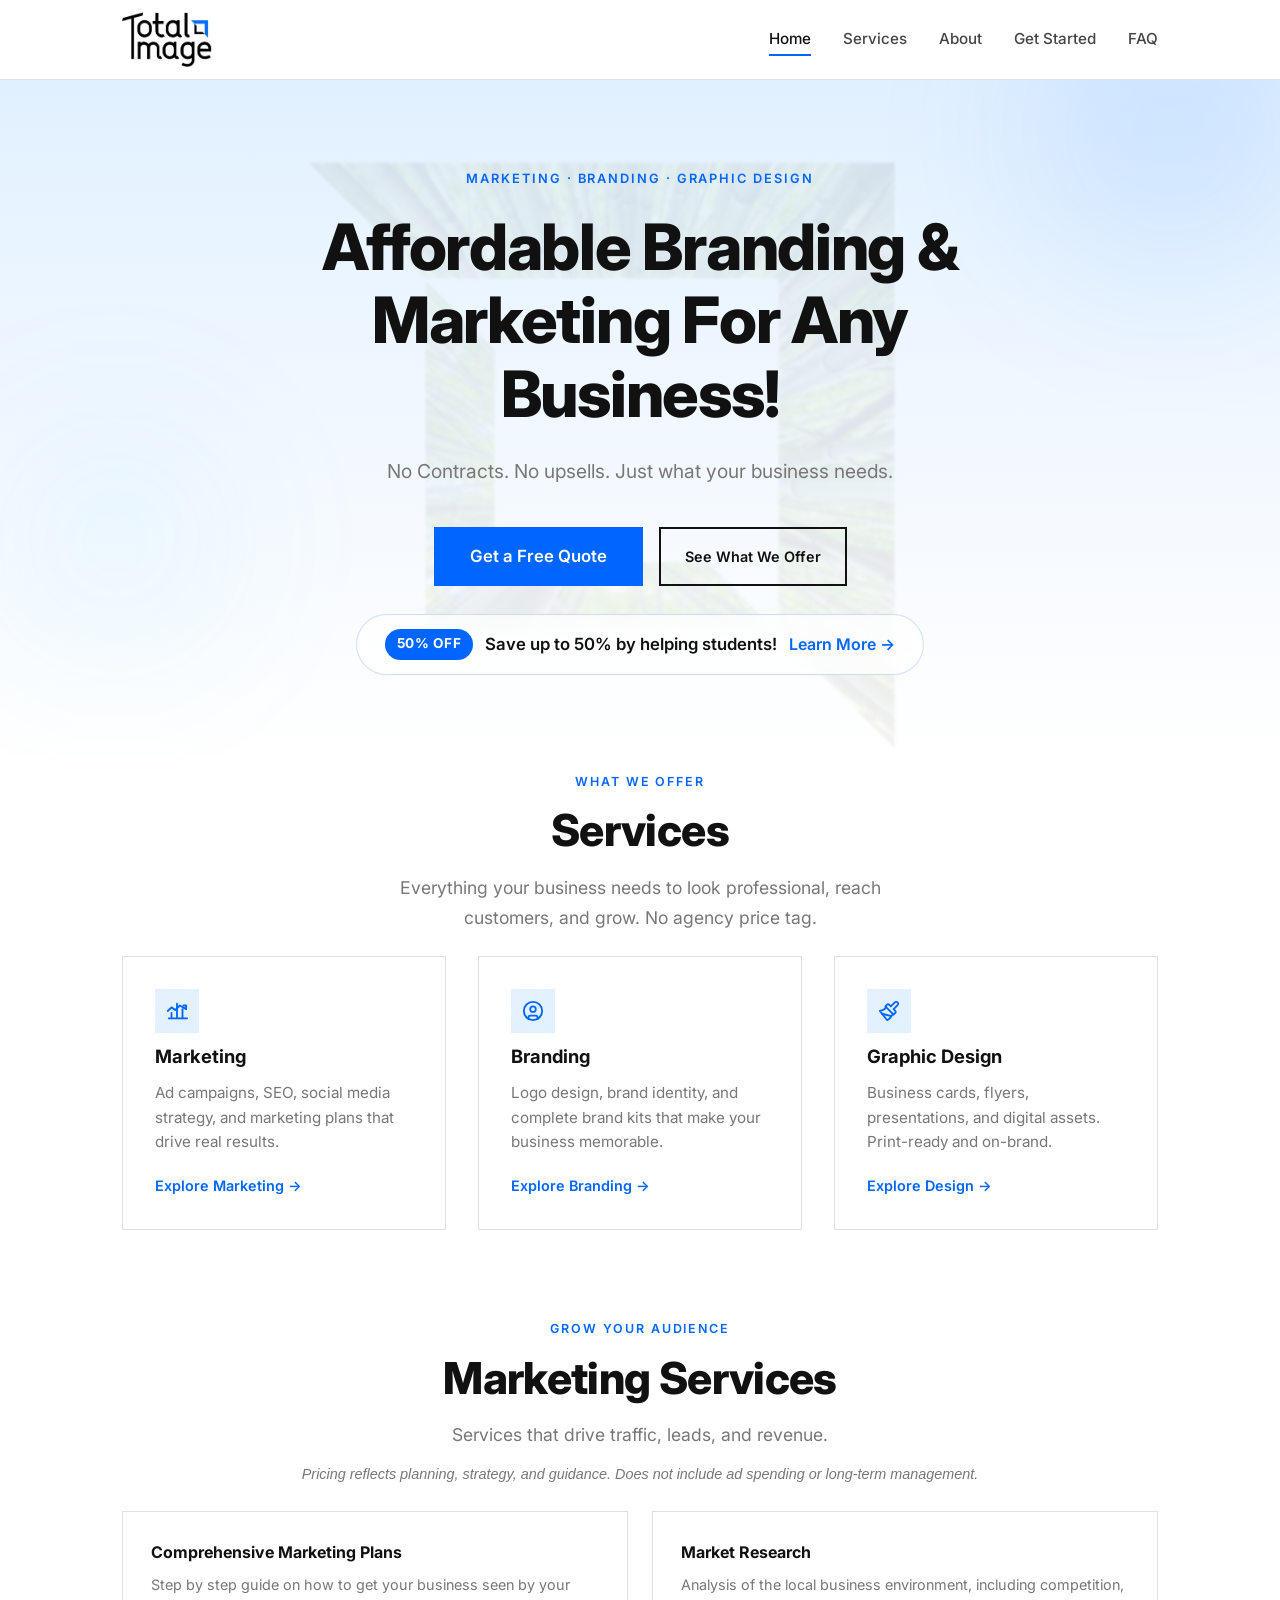
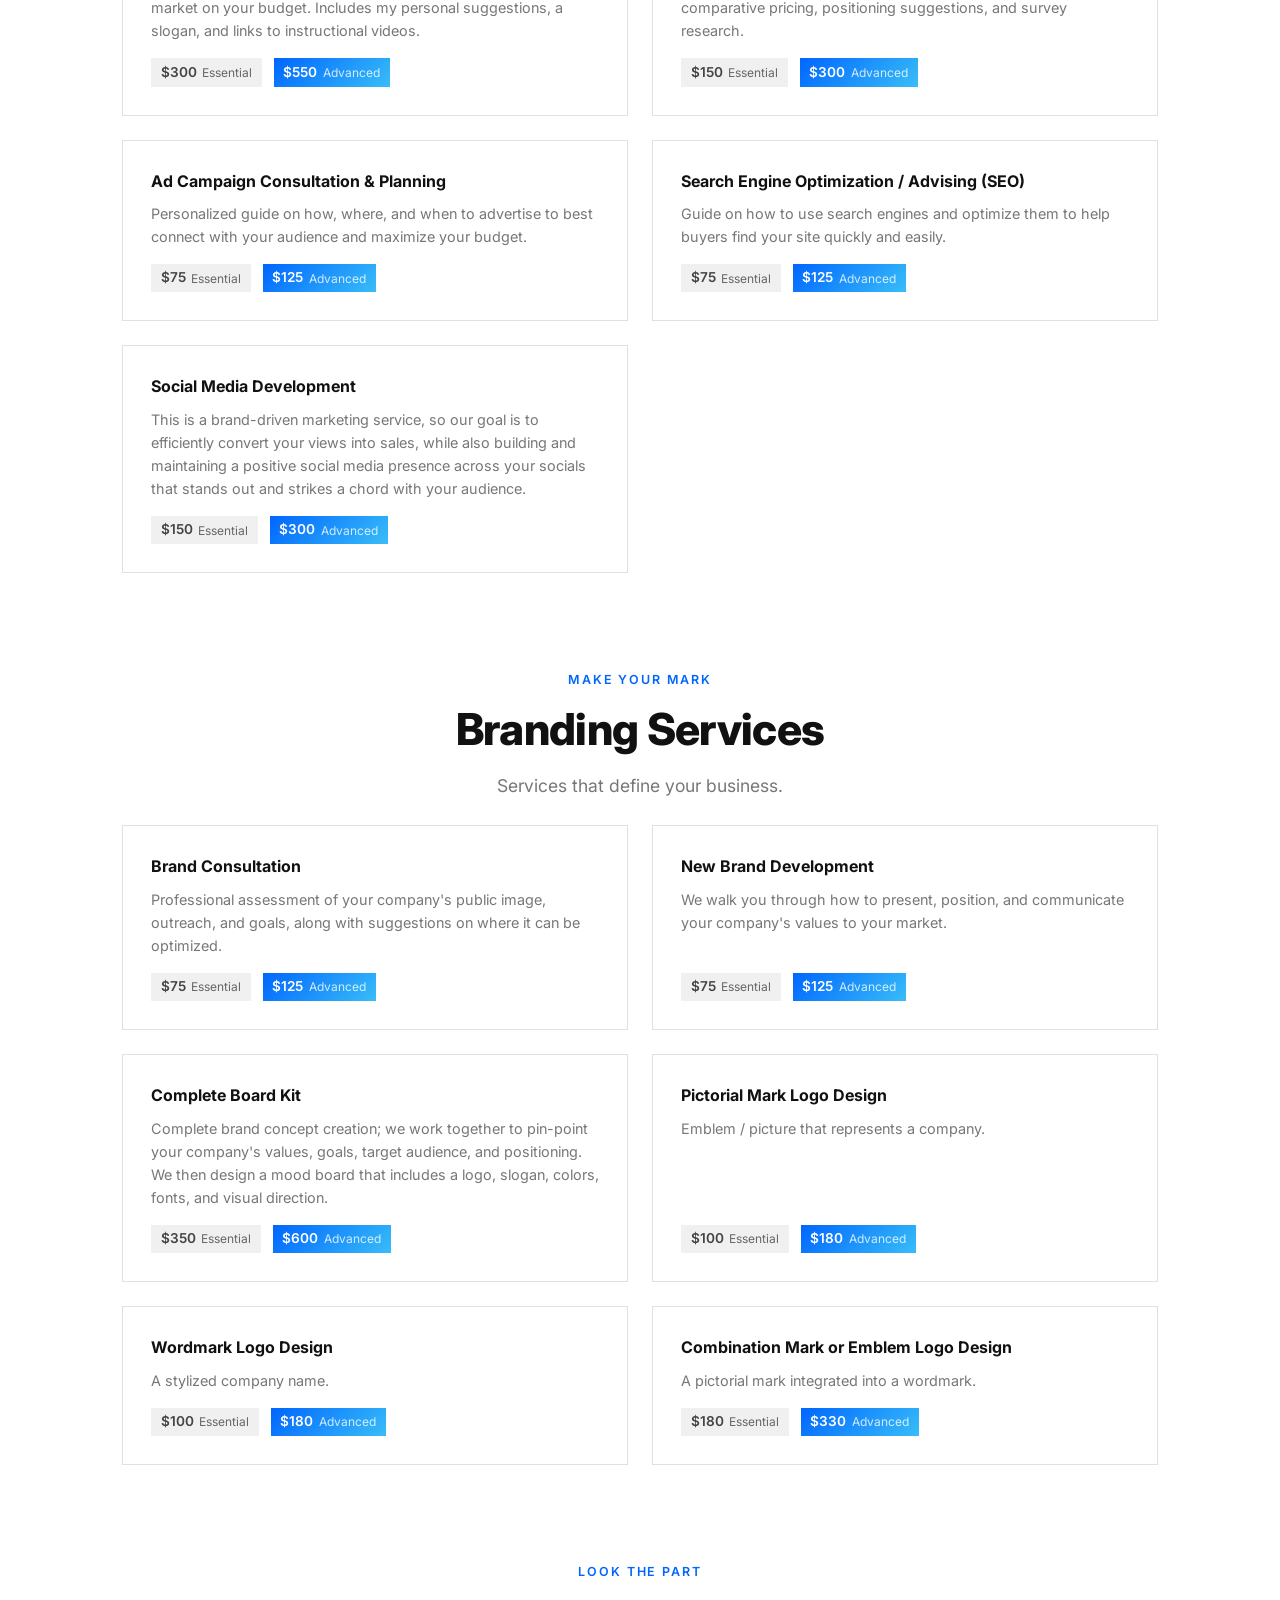
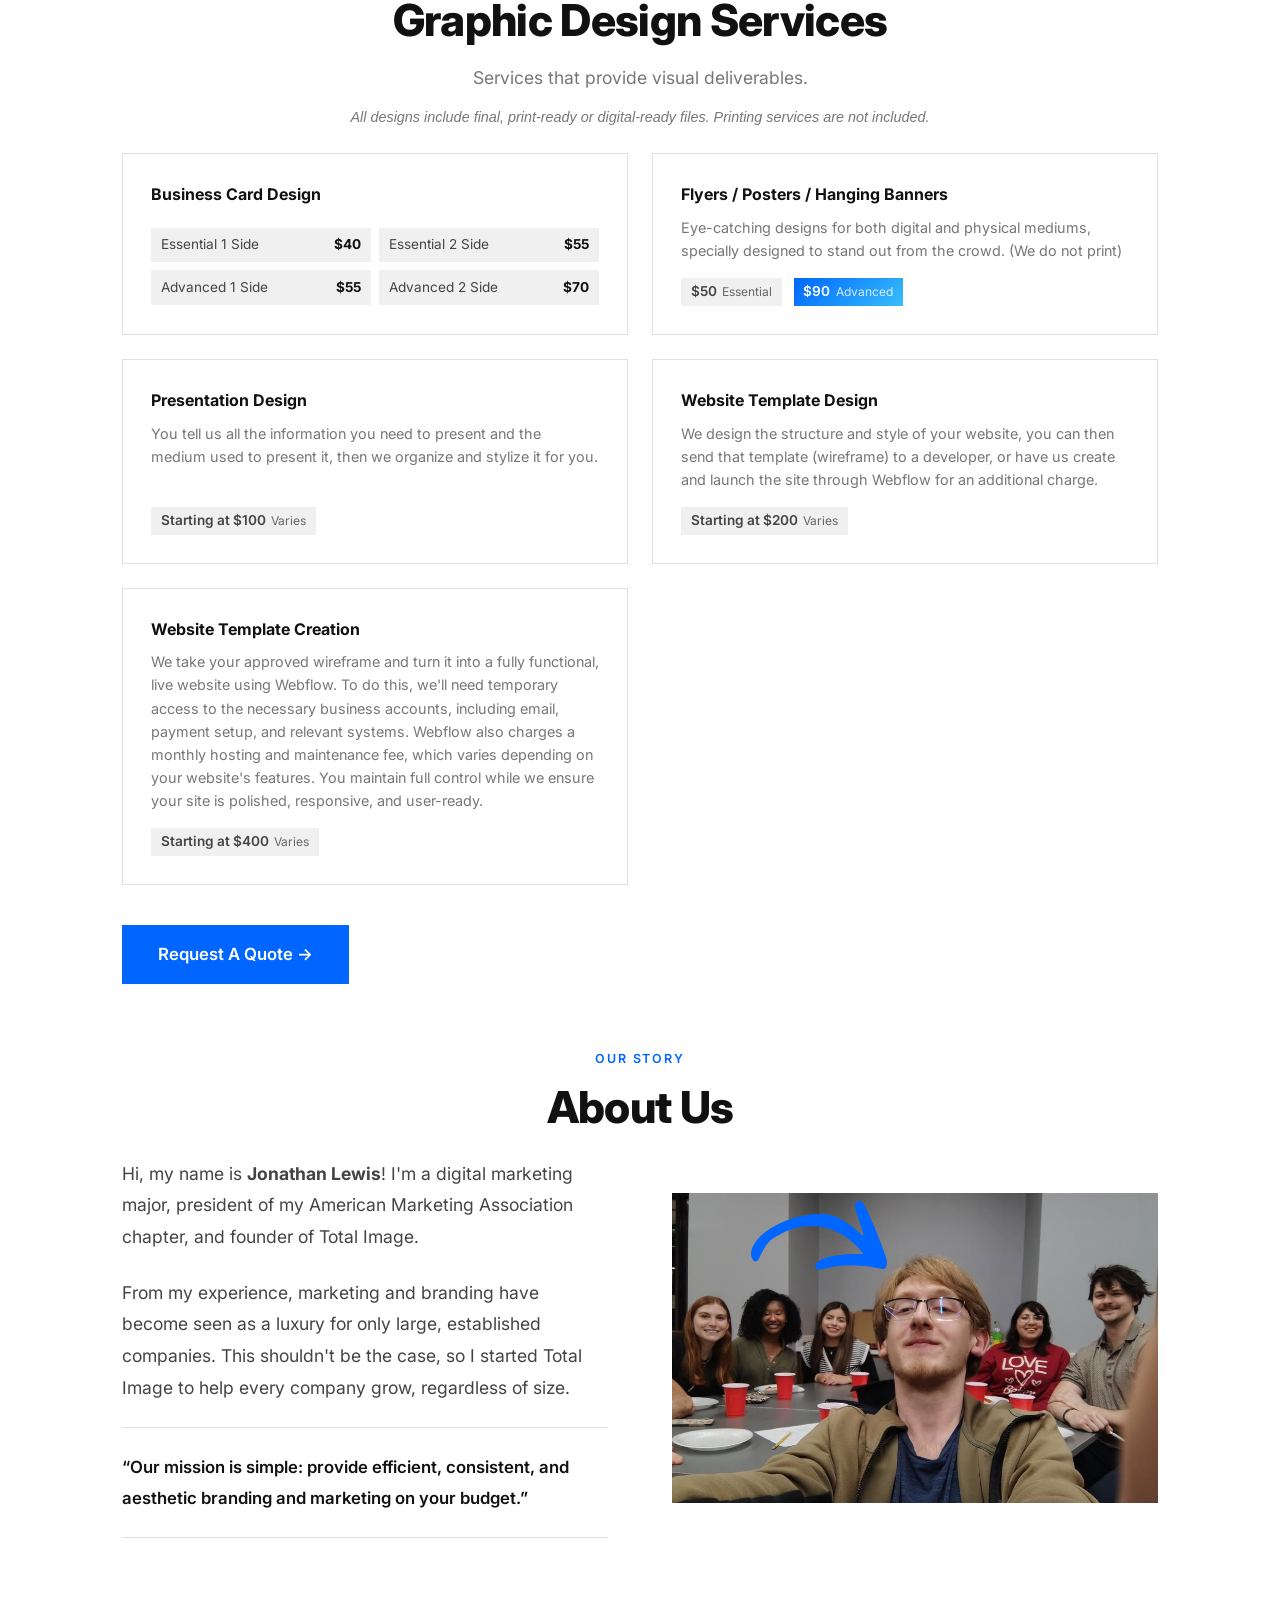
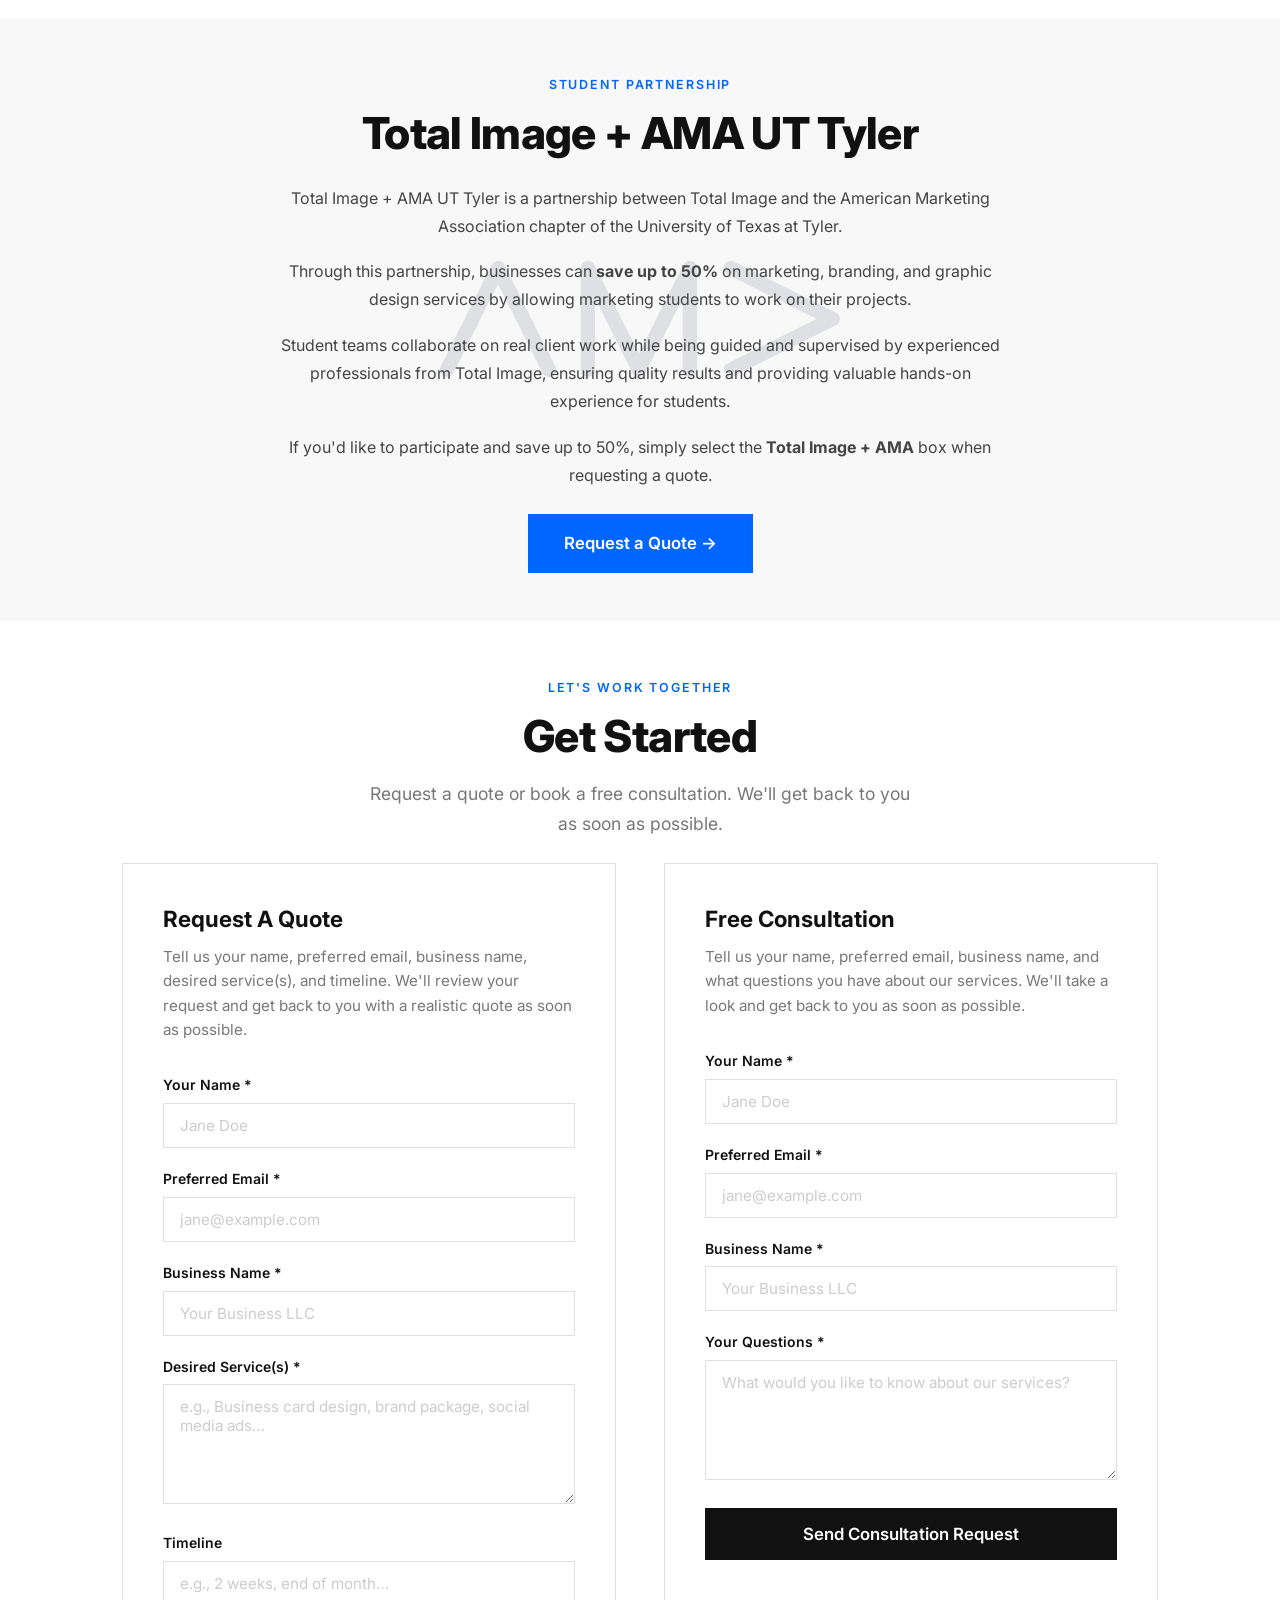
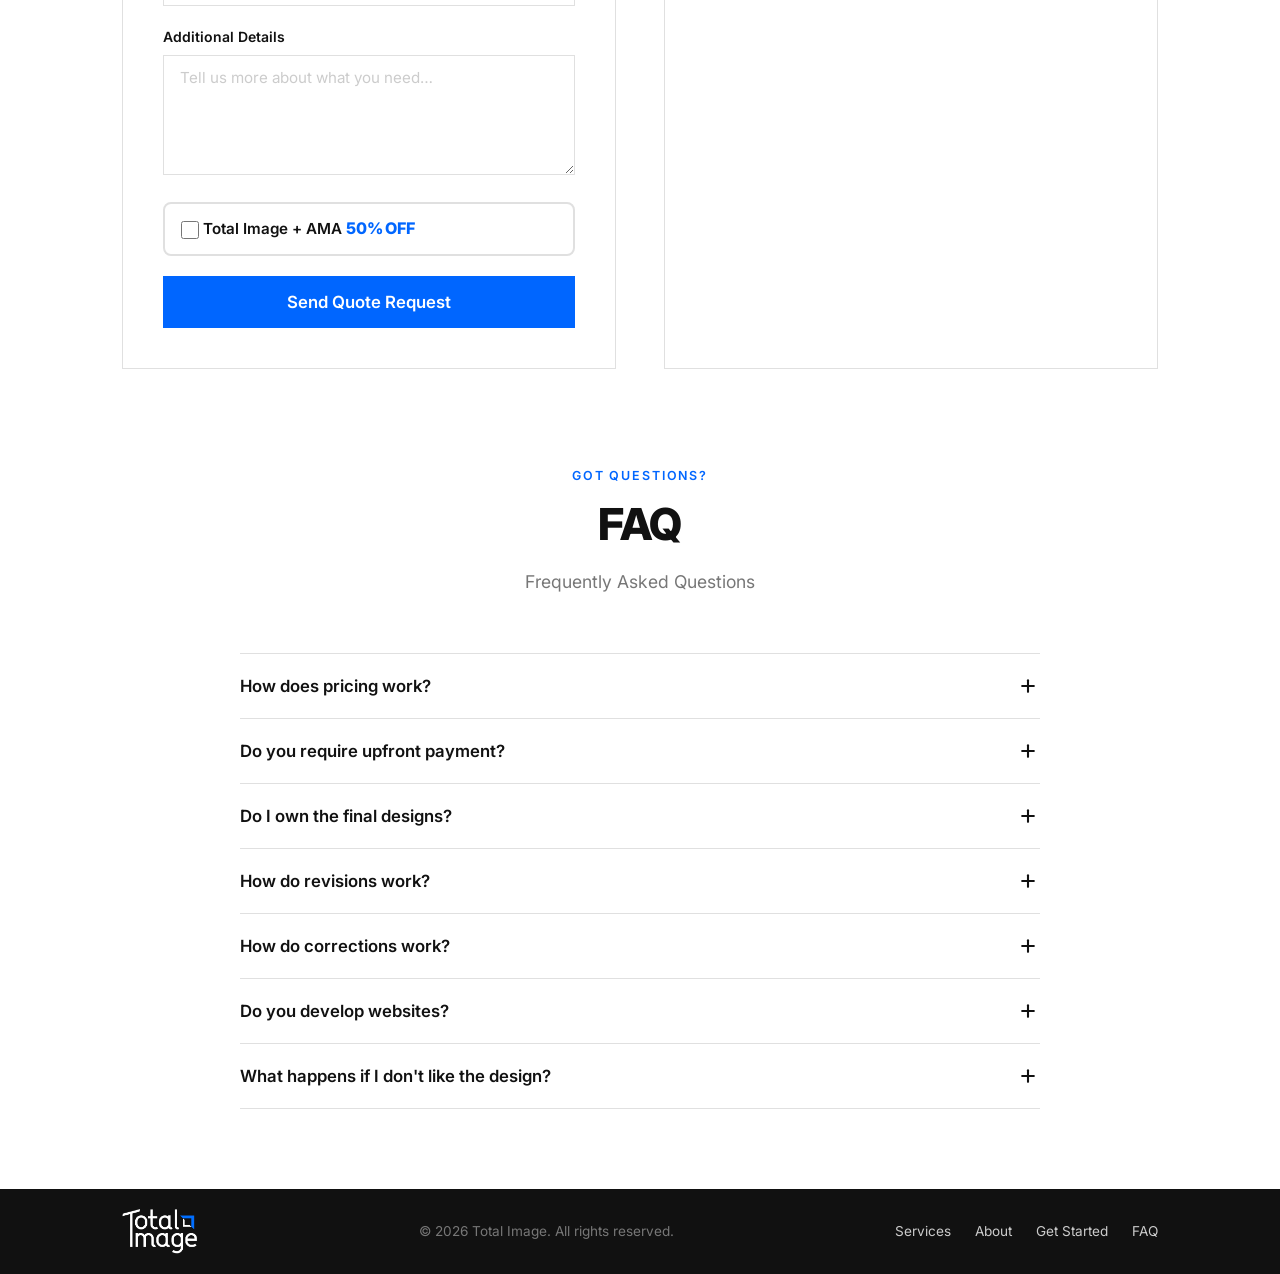
==== commit d8ddb658: "updates" ====
--- a/index.html
+++ b/index.html
@@ -3,7 +3,7 @@
 <head>
   <meta charset="UTF-8">
   <meta name="viewport" content="width=device-width, initial-scale=1.0">
-  <title>Total Image — Affordable Branding & Marketing for Any Business</title>
+  <title>Total Image | Affordable Branding & Marketing for Any Business</title>
   <meta name="description" content="Affordable branding, marketing, and graphic design services for businesses of any size. No contracts. No upsells. Just what your business needs.">
   <link rel="preconnect" href="https://fonts.googleapis.com">
   <link rel="preconnect" href="https://fonts.gstatic.com" crossorigin>
@@ -38,7 +38,6 @@
 
   <!-- ===== HERO ===== -->
   <section class="hero" id="hero">
-    <div class="hero__overlay"></div>
     <img src="Images/Totalimage1.png" alt="" class="hero__deco" aria-hidden="true">
     <div class="container hero__container">
       <p class="hero__eyebrow">Marketing &middot; Branding &middot; Graphic Design</p>
@@ -48,6 +47,11 @@
         <a href="#get-started" class="btn btn--blue btn--large">Get a Free Quote</a>
         <a href="#services" class="btn btn--outline-dark btn--large">See What We Offer</a>
       </div>
+      <a href="#ama-partnership" class="hero__ama-banner">
+        <span class="hero__ama-badge">50% OFF</span>
+        <span class="hero__ama-text">Save up to 50% by helping students!</span>
+        <span class="hero__ama-learn">Learn More &rarr;</span>
+      </a>
     </div>
   </section>
 
@@ -57,7 +61,7 @@
       <div class="section-header">
         <p class="page-header__eyebrow">What We Offer</p>
         <h2 class="section-title">Services</h2>
-        <p class="section-subtitle">Everything your business needs to look professional, reach customers, and grow — without the agency price tag.</p>
+        <p class="section-subtitle">Everything your business needs to look professional, reach customers, and grow. No agency price tag.</p>
       </div>
       <div class="home-services__grid">
         <a href="#marketing" class="home-service-card">
@@ -81,7 +85,7 @@
             <svg xmlns="http://www.w3.org/2000/svg" viewBox="0 0 24 24" fill="none" stroke="currentColor" stroke-width="2" stroke-linecap="round" stroke-linejoin="round"><path d="M18.37 2.63 14 7l-1.59-1.59a2 2 0 0 0-2.82 0L8 7l9 9 1.59-1.59a2 2 0 0 0 0-2.82L17 10l4.37-4.37a2.12 2.12 0 1 0-3-3Z"/><path d="M9 8c-2 3-4 3.5-7 4l8 10c2-1 6-5 6-7"/><path d="M14.5 17.5 4.5 15"/></svg>
           </div>
           <h3>Graphic Design</h3>
-          <p>Business cards, flyers, presentations, and digital assets — print-ready and on-brand.</p>
+          <p>Business cards, flyers, presentations, and digital assets. Print-ready and on-brand.</p>
           <span class="home-service-card__link">Explore Design &rarr;</span>
         </a>
       </div>
@@ -95,7 +99,7 @@
         <p class="page-header__eyebrow">Grow Your Audience</p>
         <h2 class="section-title">Marketing Services</h2>
         <p class="section-subtitle">Services that drive traffic, leads, and revenue.</p>
-        <p class="section-note">Pricing reflects planning, strategy, and guidance — not ad spending or long-term management.</p>
+        <p class="section-note">Pricing reflects planning, strategy, and guidance. Does not include ad spending or long-term management.</p>
       </div>
       <div class="service-list">
 
@@ -103,60 +107,60 @@
           <div class="service-item">
             <div class="service-item__header">
               <span class="service-item__name">Comprehensive Marketing Plans</span>
-              <div class="service-item__pricing">
-                <span class="price-tag price-tag--essential">$300 <span class="price-tag__label">Essential</span></span>
-                <span class="price-tag price-tag--advanced">$550 <span class="price-tag__label">Advanced</span></span>
-              </div>
             </div>
             <p class="service-item__desc">Step by step guide on how to get your business seen by your market on your budget. Includes my personal suggestions, a slogan, and links to instructional videos.</p>
+            <div class="service-item__pricing">
+              <span class="price-tag price-tag--essential">$300 <span class="price-tag__label">Essential</span></span>
+              <span class="price-tag price-tag--advanced">$550 <span class="price-tag__label">Advanced</span></span>
+            </div>
           </div>
 
           <!-- Market Research -->
           <div class="service-item">
             <div class="service-item__header">
               <span class="service-item__name">Market Research</span>
-              <div class="service-item__pricing">
-                <span class="price-tag price-tag--essential">$150 <span class="price-tag__label">Essential</span></span>
-                <span class="price-tag price-tag--advanced">$300 <span class="price-tag__label">Advanced</span></span>
-              </div>
             </div>
             <p class="service-item__desc">Analysis of the local business environment, including competition, comparative pricing, positioning suggestions, and survey research.</p>
+            <div class="service-item__pricing">
+              <span class="price-tag price-tag--essential">$150 <span class="price-tag__label">Essential</span></span>
+              <span class="price-tag price-tag--advanced">$300 <span class="price-tag__label">Advanced</span></span>
+            </div>
           </div>
 
           <!-- Ad Campaign Consultation -->
           <div class="service-item">
             <div class="service-item__header">
               <span class="service-item__name">Ad Campaign Consultation &amp; Planning</span>
-              <div class="service-item__pricing">
-                <span class="price-tag price-tag--essential">$75 <span class="price-tag__label">Essential</span></span>
-                <span class="price-tag price-tag--advanced">$125 <span class="price-tag__label">Advanced</span></span>
-              </div>
             </div>
             <p class="service-item__desc">Personalized guide on how, where, and when to advertise to best connect with your audience and maximize your budget.</p>
+            <div class="service-item__pricing">
+              <span class="price-tag price-tag--essential">$75 <span class="price-tag__label">Essential</span></span>
+              <span class="price-tag price-tag--advanced">$125 <span class="price-tag__label">Advanced</span></span>
+            </div>
           </div>
 
           <!-- SEO -->
           <div class="service-item">
             <div class="service-item__header">
               <span class="service-item__name">Search Engine Optimization / Advising (SEO)</span>
-              <div class="service-item__pricing">
-                <span class="price-tag price-tag--essential">$75 <span class="price-tag__label">Essential</span></span>
-                <span class="price-tag price-tag--advanced">$125 <span class="price-tag__label">Advanced</span></span>
-              </div>
             </div>
             <p class="service-item__desc">Guide on how to use search engines and optimize them to help buyers find your site quickly and easily.</p>
+            <div class="service-item__pricing">
+              <span class="price-tag price-tag--essential">$75 <span class="price-tag__label">Essential</span></span>
+              <span class="price-tag price-tag--advanced">$125 <span class="price-tag__label">Advanced</span></span>
+            </div>
           </div>
 
           <!-- Social Media Development -->
           <div class="service-item">
             <div class="service-item__header">
               <span class="service-item__name">Social Media Development</span>
-              <div class="service-item__pricing">
-                <span class="price-tag price-tag--essential">$150 <span class="price-tag__label">Essential</span></span>
-                <span class="price-tag price-tag--advanced">$300 <span class="price-tag__label">Advanced</span></span>
-              </div>
             </div>
             <p class="service-item__desc">This is a brand-driven marketing service, so our goal is to efficiently convert your views into sales, while also building and maintaining a positive social media presence across your socials that stands out and strikes a chord with your audience.</p>
+            <div class="service-item__pricing">
+              <span class="price-tag price-tag--essential">$150 <span class="price-tag__label">Essential</span></span>
+              <span class="price-tag price-tag--advanced">$300 <span class="price-tag__label">Advanced</span></span>
+            </div>
           </div>
 
       </div>
@@ -177,72 +181,72 @@
           <div class="service-item">
             <div class="service-item__header">
               <span class="service-item__name">Brand Consultation</span>
-              <div class="service-item__pricing">
-                <span class="price-tag price-tag--essential">$75 <span class="price-tag__label">Essential</span></span>
-                <span class="price-tag price-tag--advanced">$125 <span class="price-tag__label">Advanced</span></span>
-              </div>
             </div>
             <p class="service-item__desc">Professional assessment of your company's public image, outreach, and goals, along with suggestions on where it can be optimized.</p>
+            <div class="service-item__pricing">
+              <span class="price-tag price-tag--essential">$75 <span class="price-tag__label">Essential</span></span>
+              <span class="price-tag price-tag--advanced">$125 <span class="price-tag__label">Advanced</span></span>
+            </div>
           </div>
 
           <!-- New Brand Development -->
           <div class="service-item">
             <div class="service-item__header">
               <span class="service-item__name">New Brand Development</span>
-              <div class="service-item__pricing">
-                <span class="price-tag price-tag--essential">$75 <span class="price-tag__label">Essential</span></span>
-                <span class="price-tag price-tag--advanced">$125 <span class="price-tag__label">Advanced</span></span>
-              </div>
             </div>
             <p class="service-item__desc">We walk you through how to present, position, and communicate your company's values to your market.</p>
+            <div class="service-item__pricing">
+              <span class="price-tag price-tag--essential">$75 <span class="price-tag__label">Essential</span></span>
+              <span class="price-tag price-tag--advanced">$125 <span class="price-tag__label">Advanced</span></span>
+            </div>
           </div>
 
           <!-- Complete Board Kit -->
           <div class="service-item">
             <div class="service-item__header">
               <span class="service-item__name">Complete Board Kit</span>
-              <div class="service-item__pricing">
-                <span class="price-tag price-tag--essential">$350 <span class="price-tag__label">Essential</span></span>
-                <span class="price-tag price-tag--advanced">$600 <span class="price-tag__label">Advanced</span></span>
-              </div>
             </div>
             <p class="service-item__desc">Complete brand concept creation; we work together to pin-point your company's values, goals, target audience, and positioning. We then design a mood board that includes a logo, slogan, colors, fonts, and visual direction.</p>
+            <div class="service-item__pricing">
+              <span class="price-tag price-tag--essential">$350 <span class="price-tag__label">Essential</span></span>
+              <span class="price-tag price-tag--advanced">$600 <span class="price-tag__label">Advanced</span></span>
+            </div>
           </div>
 
           <!-- Pictorial Mark Logo Design -->
           <div class="service-item">
             <div class="service-item__header">
               <span class="service-item__name">Pictorial Mark Logo Design</span>
-              <div class="service-item__pricing">
-                <span class="price-tag price-tag--essential">$100 <span class="price-tag__label">Essential</span></span>
-                <span class="price-tag price-tag--advanced">$180 <span class="price-tag__label">Advanced</span></span>
-              </div>
             </div>
             <p class="service-item__desc">Emblem / picture that represents a company.</p>
+            <div class="service-item__pricing">
+              <span class="price-tag price-tag--essential">$100 <span class="price-tag__label">Essential</span></span>
+              <span class="price-tag price-tag--advanced">$180 <span class="price-tag__label">Advanced</span></span>
+            </div>
           </div>
 
           <!-- Wordmark Logo Design -->
           <div class="service-item">
             <div class="service-item__header">
               <span class="service-item__name">Wordmark Logo Design</span>
-              <div class="service-item__pricing">
-                <span class="price-tag price-tag--essential">$100 <span class="price-tag__label">Essential</span></span>
-                <span class="price-tag price-tag--advanced">$180 <span class="price-tag__label">Advanced</span></span>
-              </div>
             </div>
             <p class="service-item__desc">A stylized company name.</p>
+            <div class="service-item__pricing">
+              <span class="price-tag price-tag--essential">$100 <span class="price-tag__label">Essential</span></span>
+              <span class="price-tag price-tag--advanced">$180 <span class="price-tag__label">Advanced</span></span>
+            </div>
           </div>
 
           <!-- Combination Mark / Emblem Logo Design -->
           <div class="service-item">
             <div class="service-item__header">
               <span class="service-item__name">Combination Mark or Emblem Logo Design</span>
-              <div class="service-item__pricing">
-                <span class="price-tag price-tag--essential">$180 <span class="price-tag__label">Essential</span></span>
-                <span class="price-tag price-tag--advanced">$330 <span class="price-tag__label">Advanced</span></span>
-              </div>
             </div>
             <p class="service-item__desc">A pictorial mark integrated into a wordmark.</p>
+            <div class="service-item__pricing">
+              <span class="price-tag price-tag--essential">$180 <span class="price-tag__label">Essential</span></span>
+              <span class="price-tag price-tag--advanced">$330 <span class="price-tag__label">Advanced</span></span>
+            </div>
           </div>
 
       </div>
@@ -289,44 +293,44 @@
           <div class="service-item">
             <div class="service-item__header">
               <span class="service-item__name">Flyers / Posters / Hanging Banners</span>
-              <div class="service-item__pricing">
-                <span class="price-tag price-tag--essential">$50 <span class="price-tag__label">Essential</span></span>
-                <span class="price-tag price-tag--advanced">$90 <span class="price-tag__label">Advanced</span></span>
-              </div>
             </div>
             <p class="service-item__desc">Eye-catching designs for both digital and physical mediums, specially designed to stand out from the crowd. (We do not print)</p>
+            <div class="service-item__pricing">
+              <span class="price-tag price-tag--essential">$50 <span class="price-tag__label">Essential</span></span>
+              <span class="price-tag price-tag--advanced">$90 <span class="price-tag__label">Advanced</span></span>
+            </div>
           </div>
 
           <!-- Presentation Design -->
           <div class="service-item">
             <div class="service-item__header">
               <span class="service-item__name">Presentation Design</span>
-              <div class="service-item__pricing">
-                <span class="price-tag price-tag--essential">Starting at $100 <span class="price-tag__label">Varies</span></span>
-              </div>
             </div>
             <p class="service-item__desc">You tell us all the information you need to present and the medium used to present it, then we organize and stylize it for you.</p>
+            <div class="service-item__pricing">
+              <span class="price-tag price-tag--essential">Starting at $100 <span class="price-tag__label">Varies</span></span>
+            </div>
           </div>
 
           <!-- Website Template Design -->
           <div class="service-item">
             <div class="service-item__header">
               <span class="service-item__name">Website Template Design</span>
-              <div class="service-item__pricing">
-                <span class="price-tag price-tag--essential">Starting at $200 <span class="price-tag__label">Varies</span></span>
-              </div>
             </div>
             <p class="service-item__desc">We design the structure and style of your website, you can then send that template (wireframe) to a developer, or have us create and launch the site through Webflow for an additional charge.</p>
-
-            <!-- Nested: Website Template Creation -->
-            <div class="service-item__sub">
-              <div class="service-item__header">
-                <span class="service-item__name">Website Template Creation</span>
-                <div class="service-item__pricing">
-                  <span class="price-tag price-tag--essential">Starting at $400 <span class="price-tag__label">Varies</span></span>
-                </div>
-              </div>
-              <p class="service-item__desc">We take your approved wireframe and turn it into a fully functional, live website using Webflow. To do this, we'll need temporary access to the necessary business accounts, including email, payment setup, and relevant systems. Webflow also charges a monthly hosting and maintenance fee, which varies depending on your website's features. You maintain full control while we ensure your site is polished, responsive, and user-ready.</p>
+            <div class="service-item__pricing">
+              <span class="price-tag price-tag--essential">Starting at $200 <span class="price-tag__label">Varies</span></span>
+            </div>
+          </div>
+
+          <!-- Website Template Creation -->
+          <div class="service-item">
+            <div class="service-item__header">
+              <span class="service-item__name">Website Template Creation</span>
+            </div>
+            <p class="service-item__desc">We take your approved wireframe and turn it into a fully functional, live website using Webflow. To do this, we'll need temporary access to the necessary business accounts, including email, payment setup, and relevant systems. Webflow also charges a monthly hosting and maintenance fee, which varies depending on your website's features. You maintain full control while we ensure your site is polished, responsive, and user-ready.</p>
+            <div class="service-item__pricing">
+              <span class="price-tag price-tag--essential">Starting at $400 <span class="price-tag__label">Varies</span></span>
             </div>
           </div>
 
@@ -361,13 +365,30 @@
     </div>
   </section>
 
+  <!-- ===== AMA PARTNERSHIP ===== -->
+  <section class="section section--gray" id="ama-partnership">
+    <div class="container">
+      <div class="section-header">
+        <p class="page-header__eyebrow">Student Partnership</p>
+        <h2 class="section-title">Total Image + AMA UT Tyler</h2>
+      </div>
+      <div class="ama-content">
+        <p>Total Image + AMA UT Tyler is a partnership between Total Image and the American Marketing Association chapter of the University of Texas at Tyler.</p>
+        <p>Through this partnership, businesses can <strong>save up to 50%</strong> on marketing, branding, and graphic design services by allowing marketing students to work on their projects.</p>
+        <p>Student teams collaborate on real client work while being guided and supervised by experienced professionals from Total Image, ensuring quality results and providing valuable hands-on experience for students.</p>
+        <p>If you'd like to participate and save up to 50%, simply select the <strong>Total Image + AMA</strong> box when requesting a quote.</p>
+        <a href="#get-started" class="btn btn--blue btn--large ama-content__cta">Request a Quote &rarr;</a>
+      </div>
+    </div>
+  </section>
+
   <!-- ===== GET STARTED / FORMS ===== -->
   <section class="section" id="get-started">
     <div class="container">
       <div class="section-header">
         <p class="page-header__eyebrow">Let's Work Together</p>
         <h2 class="section-title">Get Started</h2>
-        <p class="section-subtitle">Request a quote or book a free consultation — we'll get back to you as soon as possible.</p>
+        <p class="section-subtitle">Request a quote or book a free consultation. We'll get back to you as soon as possible.</p>
       </div>
       <div class="get-started-grid">
 
@@ -400,6 +421,13 @@
             <div class="form-group">
               <label for="quoteDetails">Additional Details</label>
               <textarea id="quoteDetails" name="details" placeholder="Tell us more about what you need…"></textarea>
+            </div>
+            <div class="form-group form-group--checkbox">
+              <label class="ama-checkbox-label">
+                <input type="checkbox" name="ama_discount" value="Total Image + AMA Discount (50% OFF)">
+                <span class="ama-checkbox-text">Total Image + AMA</span>
+                <span class="ama-checkbox-badge">50% OFF</span>
+              </label>
             </div>
             <button type="submit" class="btn btn--blue btn--large" style="width:100%;">Send Quote Request</button>
           </form>
@@ -561,18 +589,6 @@
     </div>
   </section>
 
-  <!-- ===== FINAL CTA ===== -->
-  <section class="section home-cta">
-    <div class="container home-cta__inner">
-      <h2 class="home-cta__title">Ready to Elevate Your Brand?</h2>
-      <p class="home-cta__subtitle">Get a free quote or book a free consultation — no commitment required.</p>
-      <div class="home-cta__actions">
-        <a href="#get-started" class="btn btn--blue btn--large">Get a Free Quote</a>
-        <a href="#consultation" class="btn btn--outline btn--large">Free Consultation</a>
-      </div>
-    </div>
-  </section>
-
   </main>
 
   <!-- ===== FOOTER ===== -->
--- a/css/style.css
+++ b/css/style.css
@@ -27,7 +27,7 @@
   --gradient-card: linear-gradient(135deg, rgba(0,102,255,0.04) 0%, rgba(56,189,248,0.04) 100%);
   --font-main: 'Inter', -apple-system, BlinkMacSystemFont, 'Segoe UI', sans-serif;
   --font-display: 'Inter', -apple-system, BlinkMacSystemFont, 'Segoe UI', sans-serif;
-  --max-width: 1200px;
+  --max-width: 1100px;
   --nav-height: 80px;
   --transition: 0.25s ease;
 }
@@ -127,11 +127,119 @@
 }
 
 .section {
-  padding: 4rem 0;
+  padding: 1rem 0;
 }
 
 .section--gray {
   background: var(--gray-50);
+}
+
+/* ===== AMA PARTNERSHIP SECTION ===== */
+.ama-content {
+  max-width: 720px;
+  margin: 0 auto;
+  text-align: center;
+  display: flex;
+  flex-direction: column;
+  gap: 1.1rem;
+}
+
+.ama-content p {
+  font-size: 1rem;
+  color: var(--gray-700);
+  line-height: 1.75;
+}
+
+.ama-content__cta {
+  margin-top: 0.5rem;
+  align-self: center;
+}
+
+/* ===== AMA CHECKBOX ===== */
+.form-group--checkbox {
+  margin-bottom: 0.5rem;
+}
+
+.ama-checkbox-label {
+  display: flex;
+  align-items: center;
+  gap: 0.65rem;
+  cursor: pointer;
+  padding: 0.75rem 1rem;
+  border: 2px solid var(--gray-200);
+  border-radius: 8px;
+  transition: border-color var(--transition), background var(--transition);
+}
+
+.ama-checkbox-label:hover {
+  border-color: var(--blue);
+  background: var(--blue-light);
+}
+
+.ama-checkbox-label input[type="checkbox"] {
+  width: 18px;
+  height: 18px;
+  accent-color: var(--blue);
+  cursor: pointer;
+  flex-shrink: 0;
+  vertical-align: middle;
+  margin: 0;
+}
+
+.ama-checkbox-text {
+  font-size: 0.95rem;
+  font-weight: 600;
+  color: var(--black);
+}
+
+.ama-checkbox-badge {
+  font-size: 1rem;
+  font-weight: 800;
+  color: var(--blue);
+  letter-spacing: -0.01em;
+  margin-left: auto;
+}
+
+#services {
+  padding-bottom: 2.5rem;
+}
+
+#ama-partnership {
+  padding-top: 3.5rem;
+  padding-bottom: 3rem;
+  background-image: url('../Images/AMA.png');
+  background-repeat: no-repeat;
+  background-position: center center;
+  background-size: 400px auto;
+  position: relative;
+}
+
+#ama-partnership::before {
+  content: '';
+  position: absolute;
+  inset: 0;
+  background: rgba(249,249,249,0.88);
+  pointer-events: none;
+  z-index: 0;
+}
+
+#ama-partnership .container {
+  position: relative;
+  z-index: 1;
+}
+
+#about {
+  padding-bottom: 1rem;
+}
+
+#get-started {
+  padding-top: 3.5rem;
+}
+
+#marketing,
+#branding,
+#graphic-design {
+  padding-top: 3rem;
 }
 
 /* ===== NAVIGATION ===== */
@@ -196,7 +304,6 @@
   right: 0;
   height: 2px;
   background: var(--blue);
-  border-radius: 1px;
 }
 
 .nav__hamburger {
@@ -212,7 +319,6 @@
   height: 2px;
   background: var(--black);
   transition: var(--transition);
-  border-radius: 2px;
 }
 
 /* Mobile nav */
@@ -263,7 +369,6 @@
   justify-content: center;
   gap: 0.5rem;
   padding: 0.75rem 1.75rem;
-  border-radius: 8px;
   font-size: 0.95rem;
   font-weight: 600;
   transition: all var(--transition);
@@ -345,30 +450,24 @@
   position: relative;
   display: flex;
   flex-direction: column;
-  background: linear-gradient(180deg, #eef4ff 0%, #e0f2fe 40%, #f0f7ff 70%, #ffffff 100%);
+  background: linear-gradient(180deg, #ddeeff 0%, #e8f4ff 30%, #f4f9ff 65%, #ffffff 100%);
   overflow: hidden;
-  padding-top: var(--nav-height);
-}
-
-/* Decorative diagonal image */
+  padding-top: calc(var(--nav-height) + 0.5rem);
+}
+
+/* Decorative watermark image */
 .hero__deco {
   position: absolute;
-  right: -60px;
-  top: 50%;
-  transform: translateY(-50%) rotate(12deg);
-  width: 420px;
-  max-width: 38%;
-  opacity: 0.18;
+  left: 47%;
+  top: 60%;
+  transform: translate(-50%, -50%);
+  width: 600px;
+  max-width: 50%;
+  opacity: 0.08;
   pointer-events: none;
   z-index: 0;
   object-fit: contain;
-  filter: blur(0.5px);
-}
-
-@media (max-width: 900px) {
-  .hero__deco {
-    display: none;
-  }
+  filter: blur(1px);
 }
 
 /* Gradient glow orbs */
@@ -409,6 +508,23 @@
   padding-bottom: 5rem;
   position: relative;
   z-index: 1;
+  min-height: calc(72vh - var(--nav-height));
+}
+
+.hero__content {
+  display: contents;
+}
+
+.hero__visual {
+  display: none;
+}
+
+.hero__deco-img {
+  width: 100%;
+  max-width: 100%;
+  height: auto;
+  object-fit: contain;
+  display: block;
 }
 
 .hero__eyebrow {
@@ -444,11 +560,53 @@
   justify-content: center;
 }
 
+.hero__ama-banner {
+  display: inline-flex;
+  align-items: center;
+  gap: 0.75rem;
+  margin-top: 1.75rem;
+  padding: 0.85rem 1.75rem;
+  background: rgba(255,255,255,0.75);
+  border: 1.5px solid rgba(0,102,255,0.2);
+  border-radius: 50px;
+  backdrop-filter: blur(6px);
+  text-decoration: none;
+  transition: background var(--transition), border-color var(--transition), box-shadow var(--transition);
+  cursor: pointer;
+}
+
+.hero__ama-banner:hover {
+  background: rgba(255,255,255,0.95);
+  border-color: var(--blue);
+  box-shadow: 0 4px 16px rgba(0,102,255,0.12);
+}
+
+.hero__ama-badge {
+  background: var(--blue);
+  color: var(--white);
+  font-size: 0.85rem;
+  font-weight: 700;
+  letter-spacing: 0.05em;
+  padding: 0.3rem 0.75rem;
+  border-radius: 50px;
+}
+
+.hero__ama-text {
+  font-size: 1.05rem;
+  font-weight: 600;
+  color: var(--black);
+}
+
+.hero__ama-learn {
+  font-size: 1rem;
+  font-weight: 600;
+  color: var(--blue);
+}
+
 .btn--outline-white {
   background: transparent;
   color: var(--black);
   border: 2px solid var(--gray-300);
-  border-radius: 8px;
   padding: 0.75rem 1.75rem;
   font-size: 0.95rem;
   font-weight: 600;
@@ -519,7 +677,33 @@
 
 @media (max-width: 768px) {
   .hero__title {
-    font-size: 2.2rem;
+    font-size: 2rem;
+  }
+
+  .hero__container {
+    flex-direction: column;
+    text-align: center;
+    min-height: auto;
+    gap: 2.5rem;
+    padding-top: 3.5rem;
+    padding-bottom: 3rem;
+  }
+
+  .hero__content {
+    align-items: center;
+    text-align: center;
+  }
+
+  .hero__actions {
+    justify-content: center;
+  }
+
+  .hero__visual {
+    width: 100%;
+  }
+
+  .hero__deco-img {
+    max-width: 380px;
   }
 
   .hero__cta-bar-inner {
@@ -544,7 +728,7 @@
 /* ===== HOME PAGE ADDITIONAL SECTIONS ===== */
 .section-header {
   text-align: center;
-  margin-bottom: 3rem;
+  margin-bottom: 1.5rem;
 }
 
 .section-title {
@@ -583,7 +767,6 @@
   gap: 0.75rem;
   padding: 2rem;
   border: 1px solid var(--gray-200);
-  border-radius: 12px;
   text-decoration: none;
   color: inherit;
   background: var(--white);
@@ -601,7 +784,6 @@
   width: 44px;
   height: 44px;
   background: linear-gradient(135deg, var(--blue-light) 0%, var(--blue-sky-light) 100%);
-  border-radius: 10px;
   display: flex;
   align-items: center;
   justify-content: center;
@@ -755,7 +937,6 @@
   width: 48px;
   height: 4px;
   background: var(--blue);
-  border-radius: 2px;
   margin: 0.6rem auto 0;
 }
 
@@ -785,7 +966,6 @@
 .service-card {
   background: var(--white);
   border: 1px solid var(--gray-200);
-  border-radius: 12px;
   padding: 2.5rem 2rem;
   transition: all var(--transition);
   display: flex;
@@ -803,7 +983,6 @@
   width: 48px;
   height: 48px;
   background: var(--gray-100);
-  border-radius: 10px;
   display: flex;
   align-items: center;
   justify-content: center;
@@ -826,7 +1005,6 @@
   color: var(--blue);
   background: var(--blue-light);
   padding: 0.25rem 0.7rem;
-  border-radius: 6px;
   display: inline-block;
   align-self: flex-start;
 }
@@ -853,10 +1031,11 @@
 /* Service items */
 .service-item {
   background: var(--white);
-  border-radius: 12px;
   padding: 1.75rem;
   border: 1px solid var(--gray-200);
   transition: border-color var(--transition), box-shadow var(--transition), background var(--transition);
+  display: flex;
+  flex-direction: column;
 }
 
 .service-item:hover {
@@ -884,6 +1063,8 @@
   display: flex;
   gap: 0.75rem;
   flex-wrap: wrap;
+  margin-top: auto;
+  padding-top: 1rem;
 }
 
 .price-tag {
@@ -893,7 +1074,6 @@
   font-size: 0.85rem;
   font-weight: 600;
   padding: 0.2rem 0.6rem;
-  border-radius: 6px;
 }
 
 .price-tag--essential {
@@ -963,7 +1143,6 @@
   width: 100%;
   max-width: 560px;
   height: auto;
-  border-radius: 12px;
   object-fit: cover;
 }
 
@@ -1009,7 +1188,6 @@
 .form-card {
   background: var(--white);
   border: 1px solid var(--gray-200);
-  border-radius: 12px;
   padding: 2.5rem;
 }
 
@@ -1044,7 +1222,6 @@
   width: 100%;
   padding: 0.75rem 1rem;
   border: 1px solid var(--gray-200);
-  border-radius: 8px;
   font-family: inherit;
   font-size: 0.95rem;
   color: var(--black);
@@ -1287,7 +1464,6 @@
   font-size: 0.85rem;
   padding: 0.4rem 0.6rem;
   background: var(--gray-100);
-  border-radius: 6px;
 }
 
 .sub-price__label {
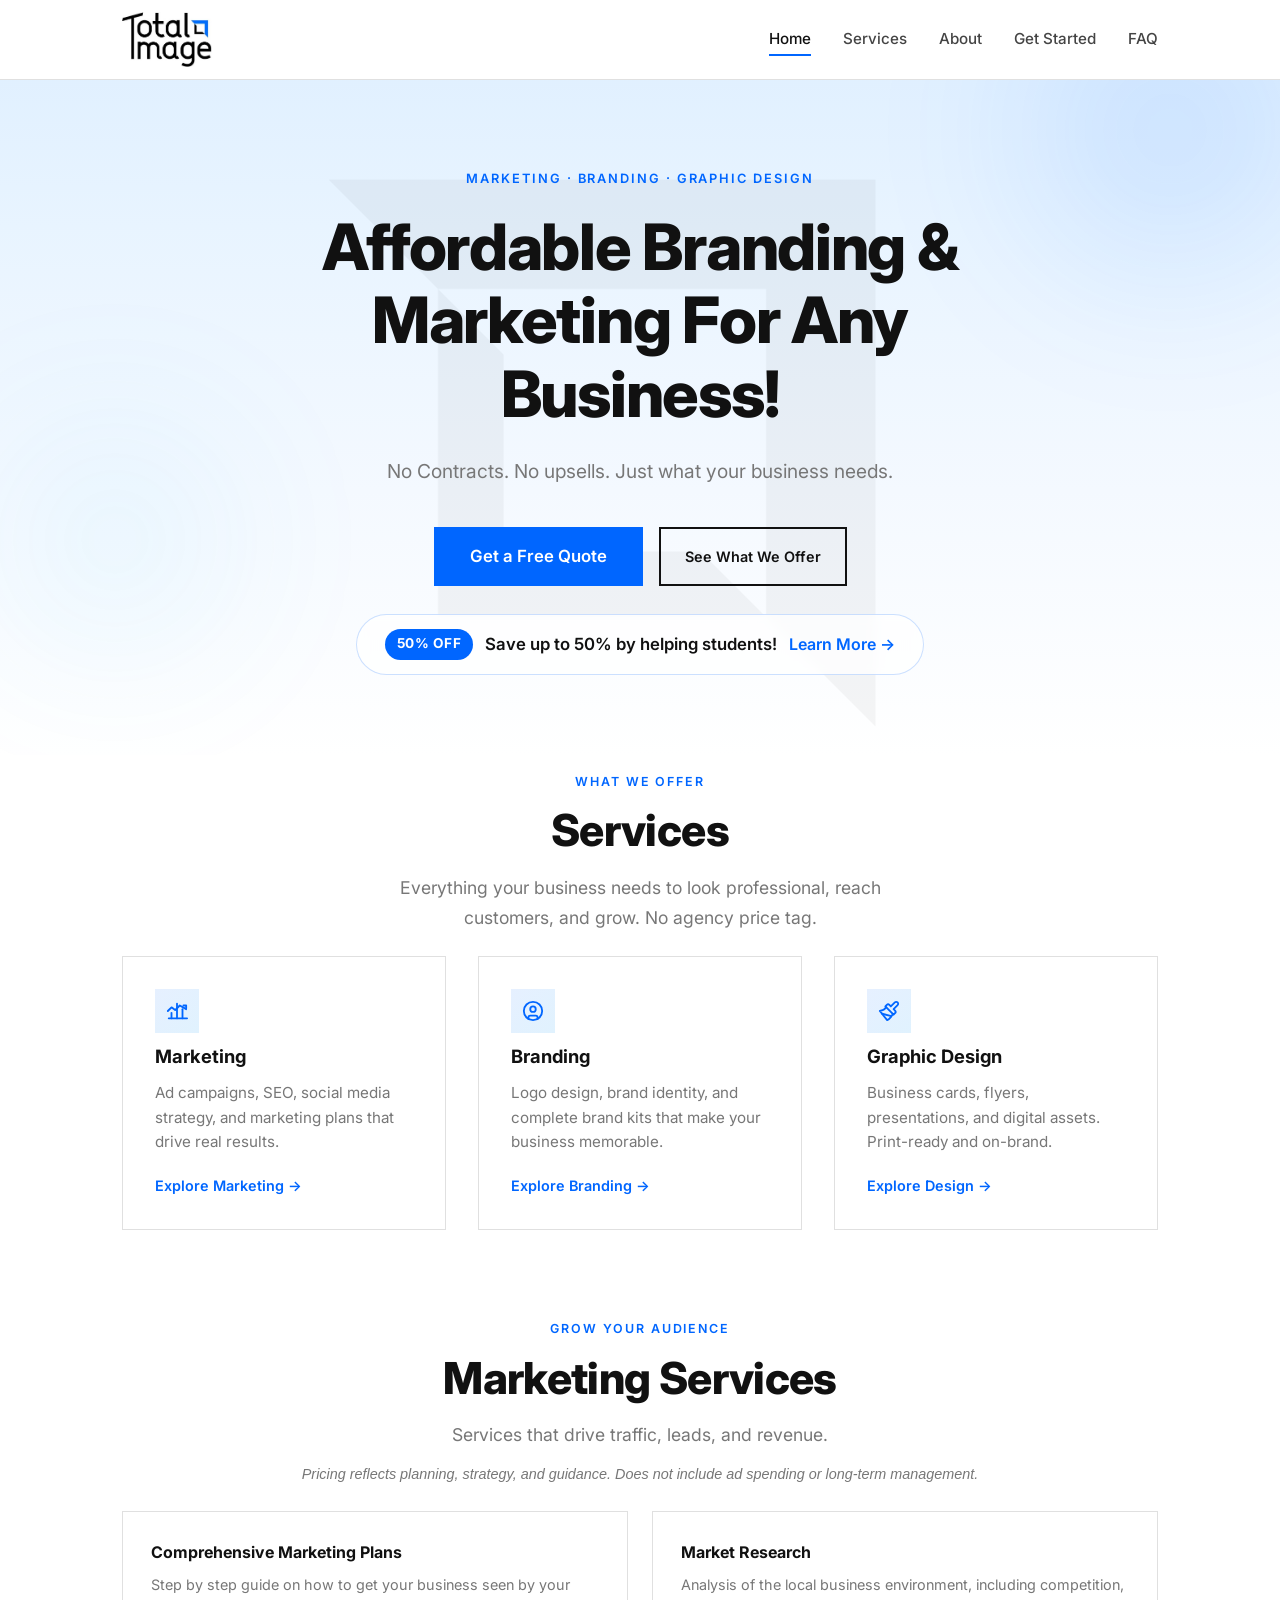
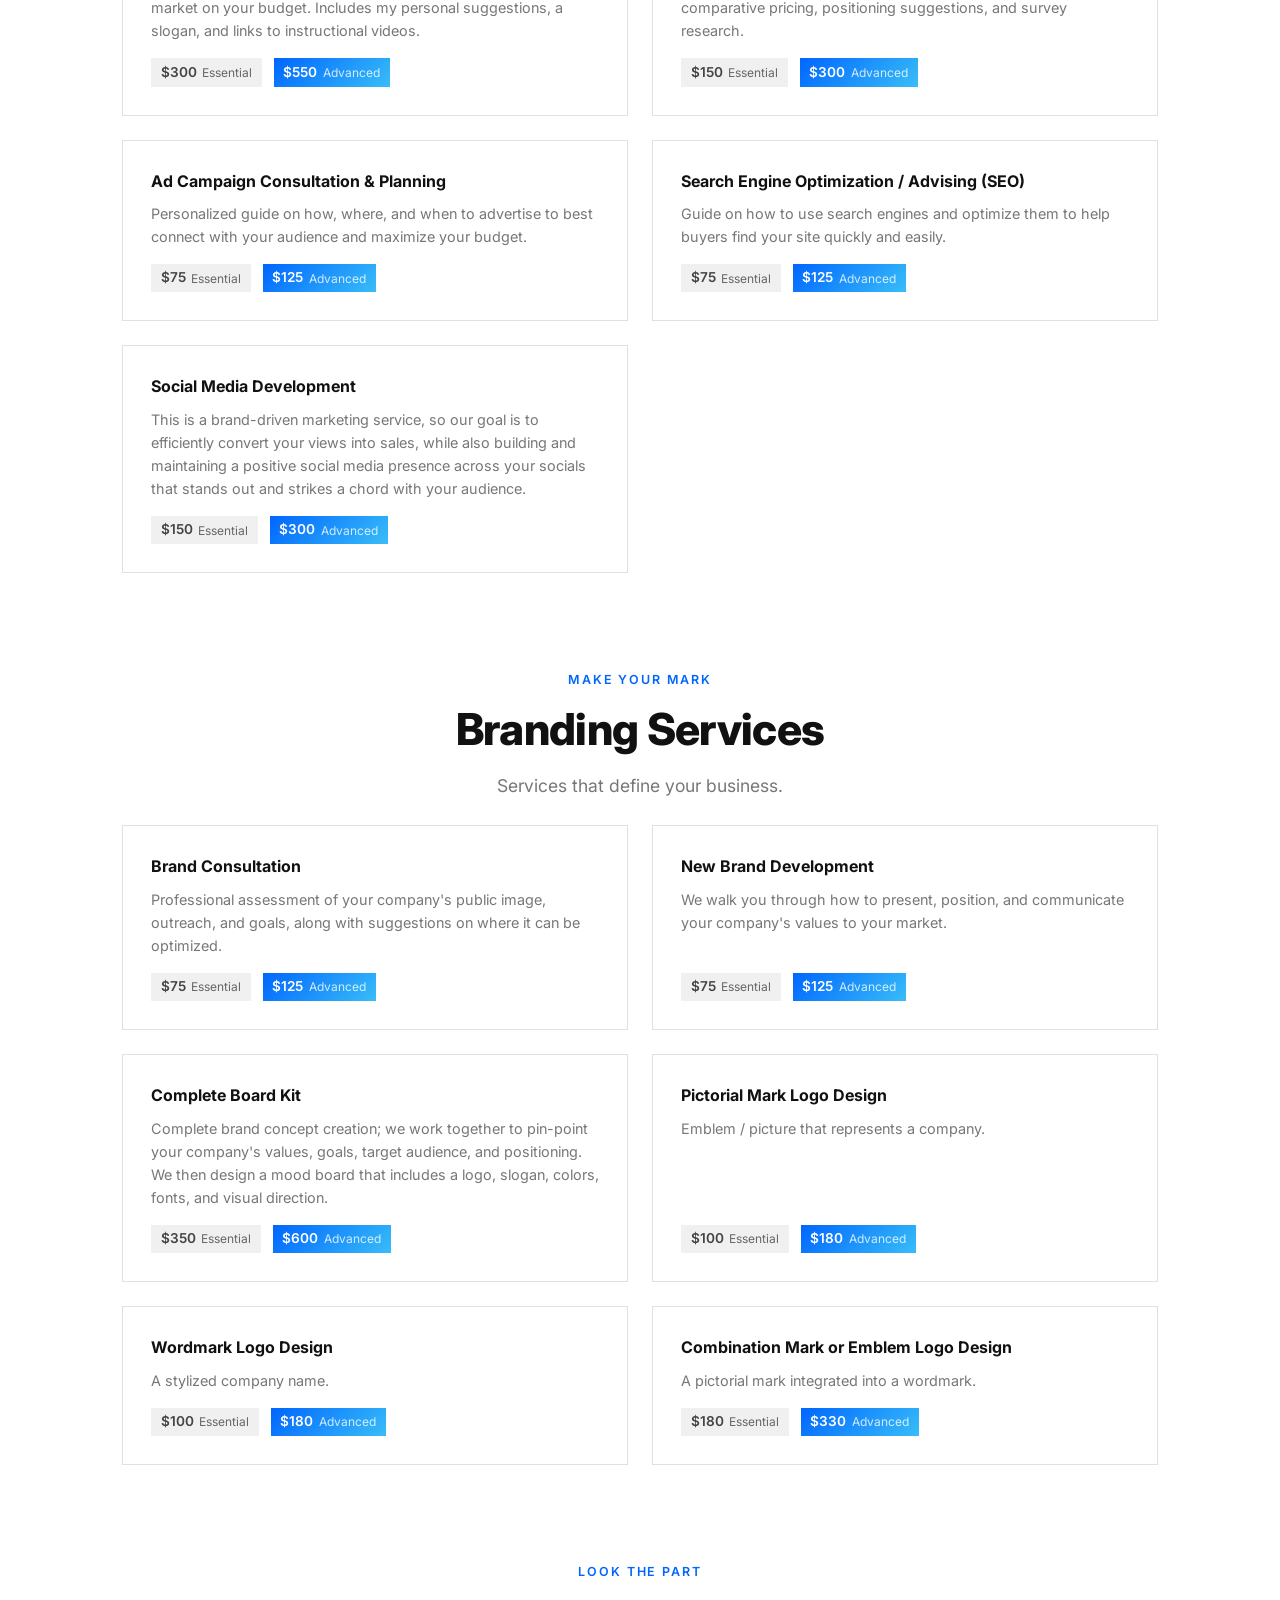
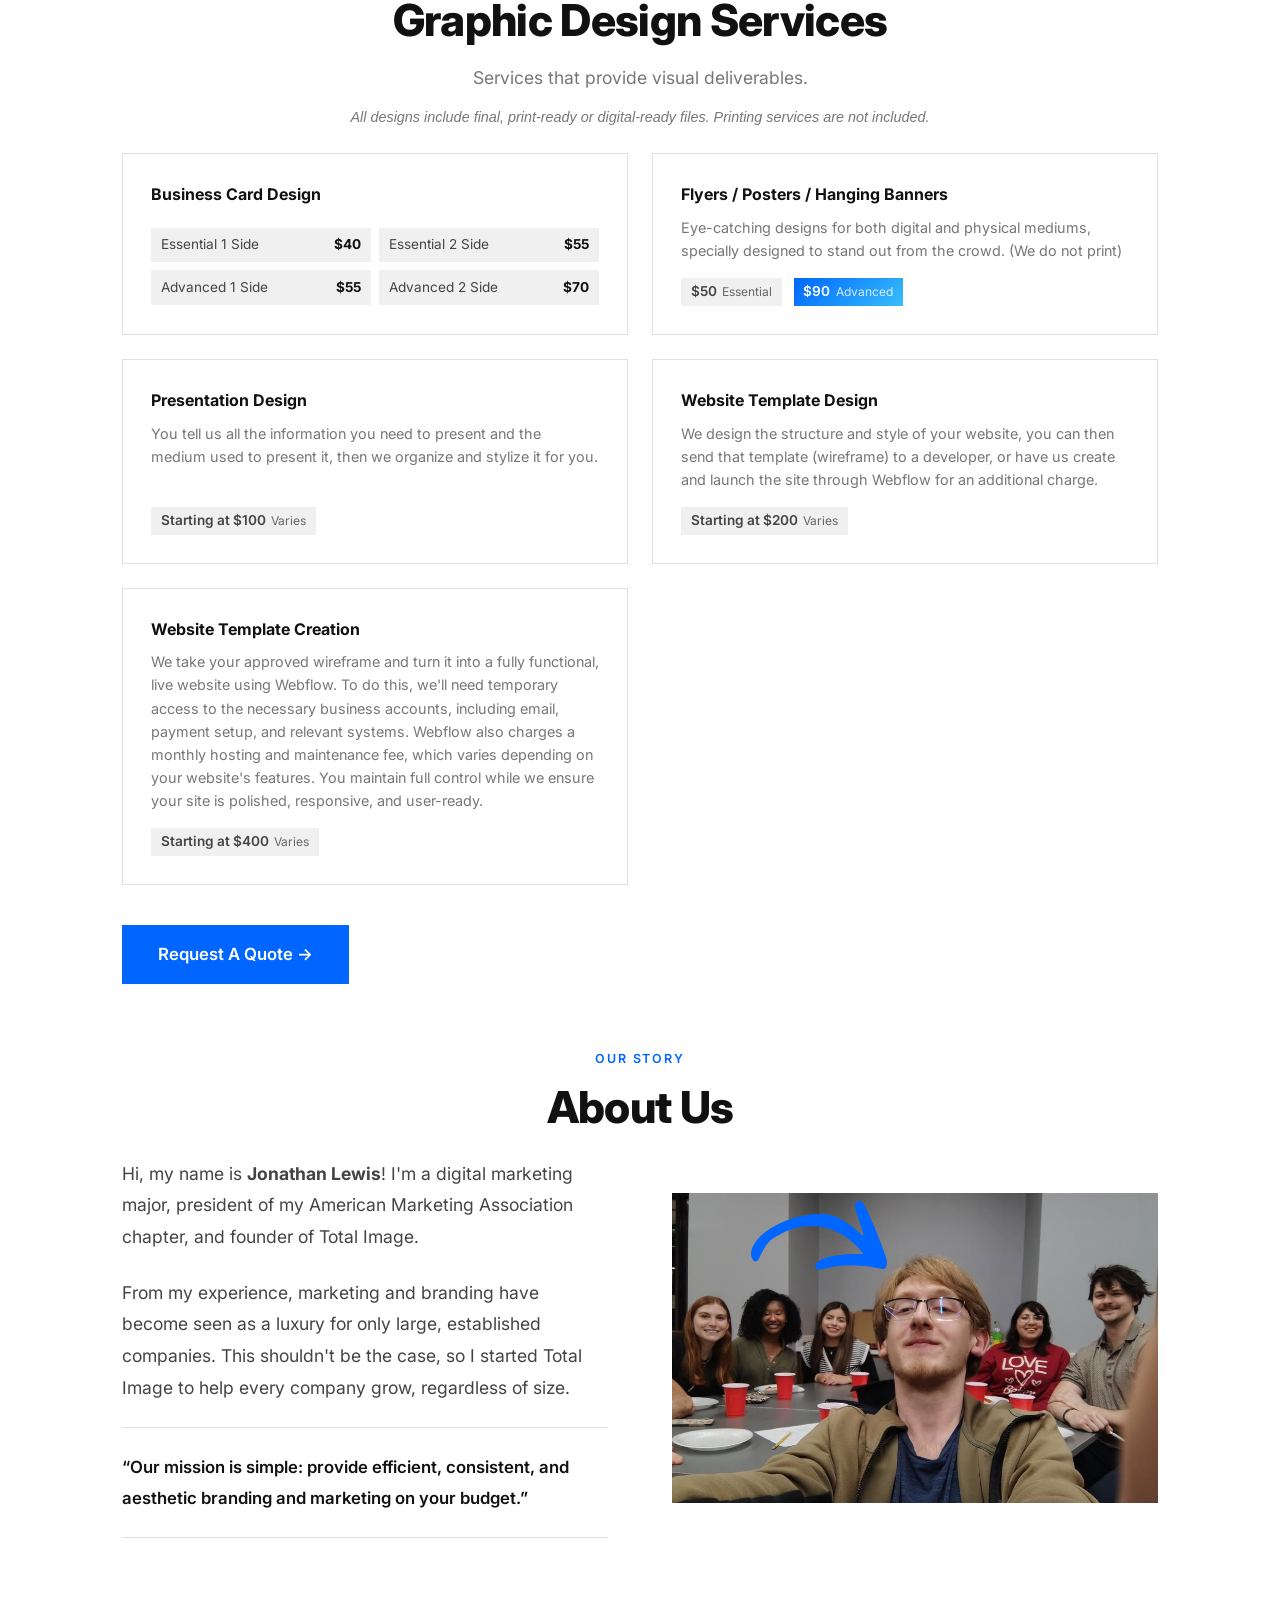
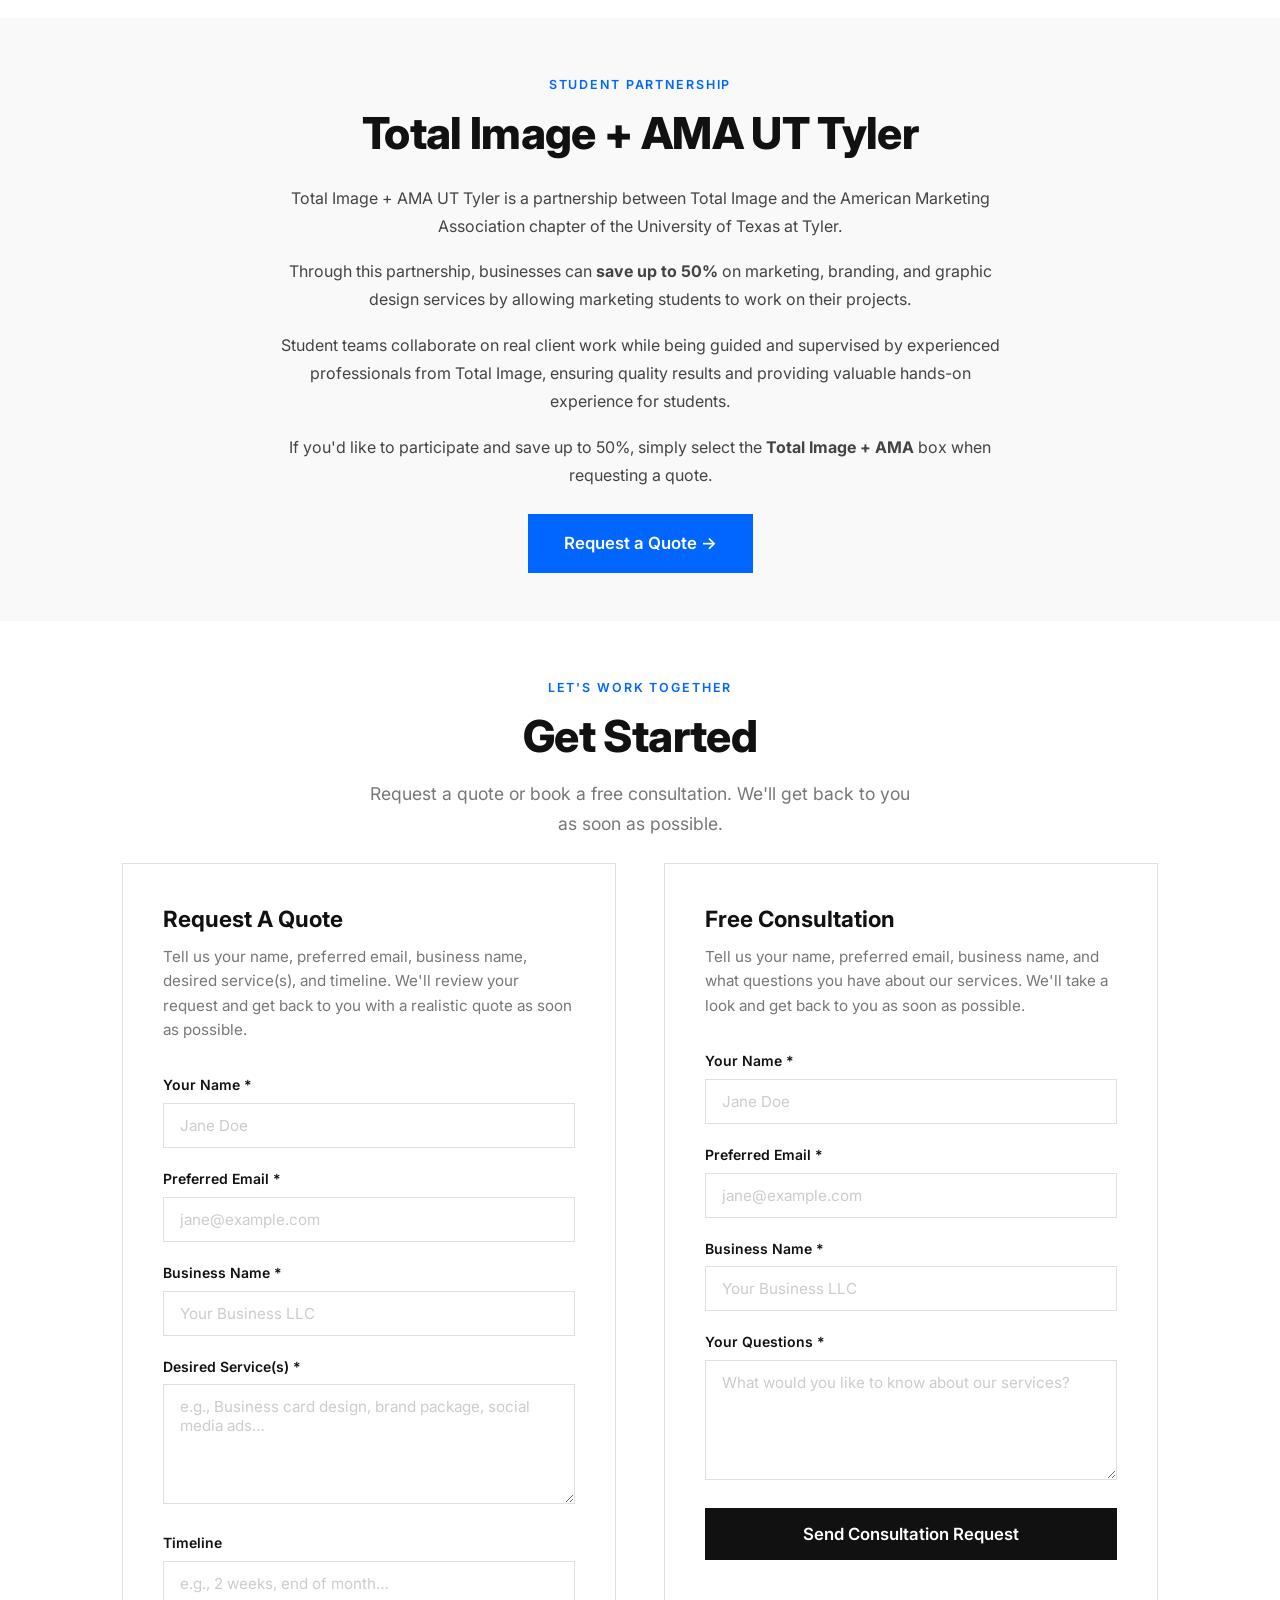
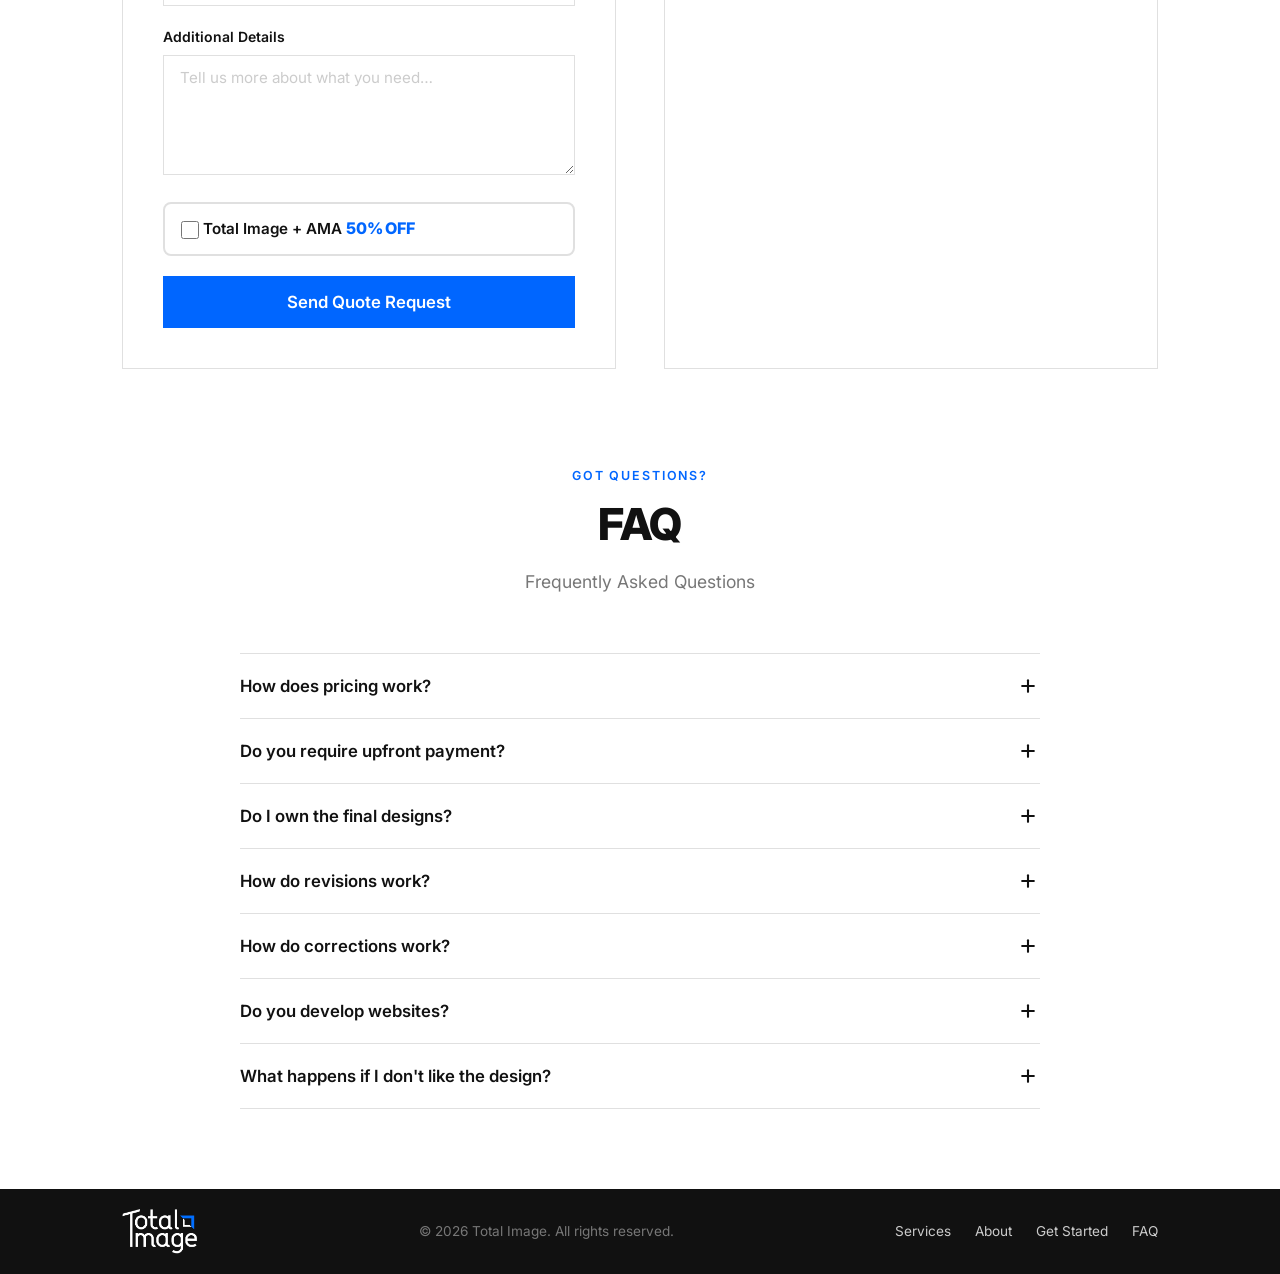
==== commit 614eb90a: "finished up website" ====
--- a/index.html
+++ b/index.html
@@ -38,7 +38,7 @@
 
   <!-- ===== HERO ===== -->
   <section class="hero" id="hero">
-    <img src="Images/Totalimage1.png" alt="" class="hero__deco" aria-hidden="true">
+    <img src="Images/Total Image Logo FULL BLACK.png" alt="" class="hero__deco" aria-hidden="true">
     <div class="container hero__container">
       <p class="hero__eyebrow">Marketing &middot; Branding &middot; Graphic Design</p>
       <h1 class="hero__title">Affordable Branding &amp; Marketing For Any Business!</h1>
--- a/css/style.css
+++ b/css/style.css
@@ -207,25 +207,6 @@
 #ama-partnership {
   padding-top: 3.5rem;
   padding-bottom: 3rem;
-  background-image: url('../Images/AMA.png');
-  background-repeat: no-repeat;
-  background-position: center center;
-  background-size: 400px auto;
-  position: relative;
-}
-
-#ama-partnership::before {
-  content: '';
-  position: absolute;
-  inset: 0;
-  background: rgba(249,249,249,0.88);
-  pointer-events: none;
-  z-index: 0;
-}
-
-#ama-partnership .container {
-  position: relative;
-  z-index: 1;
 }
 
 #about {
@@ -461,13 +442,12 @@
   left: 47%;
   top: 60%;
   transform: translate(-50%, -50%);
-  width: 600px;
-  max-width: 50%;
-  opacity: 0.08;
+  width: 900px;
+  max-width: 70%;
+  opacity: 0.04;
   pointer-events: none;
   z-index: 0;
   object-fit: contain;
-  filter: blur(1px);
 }
 
 /* Gradient glow orbs */
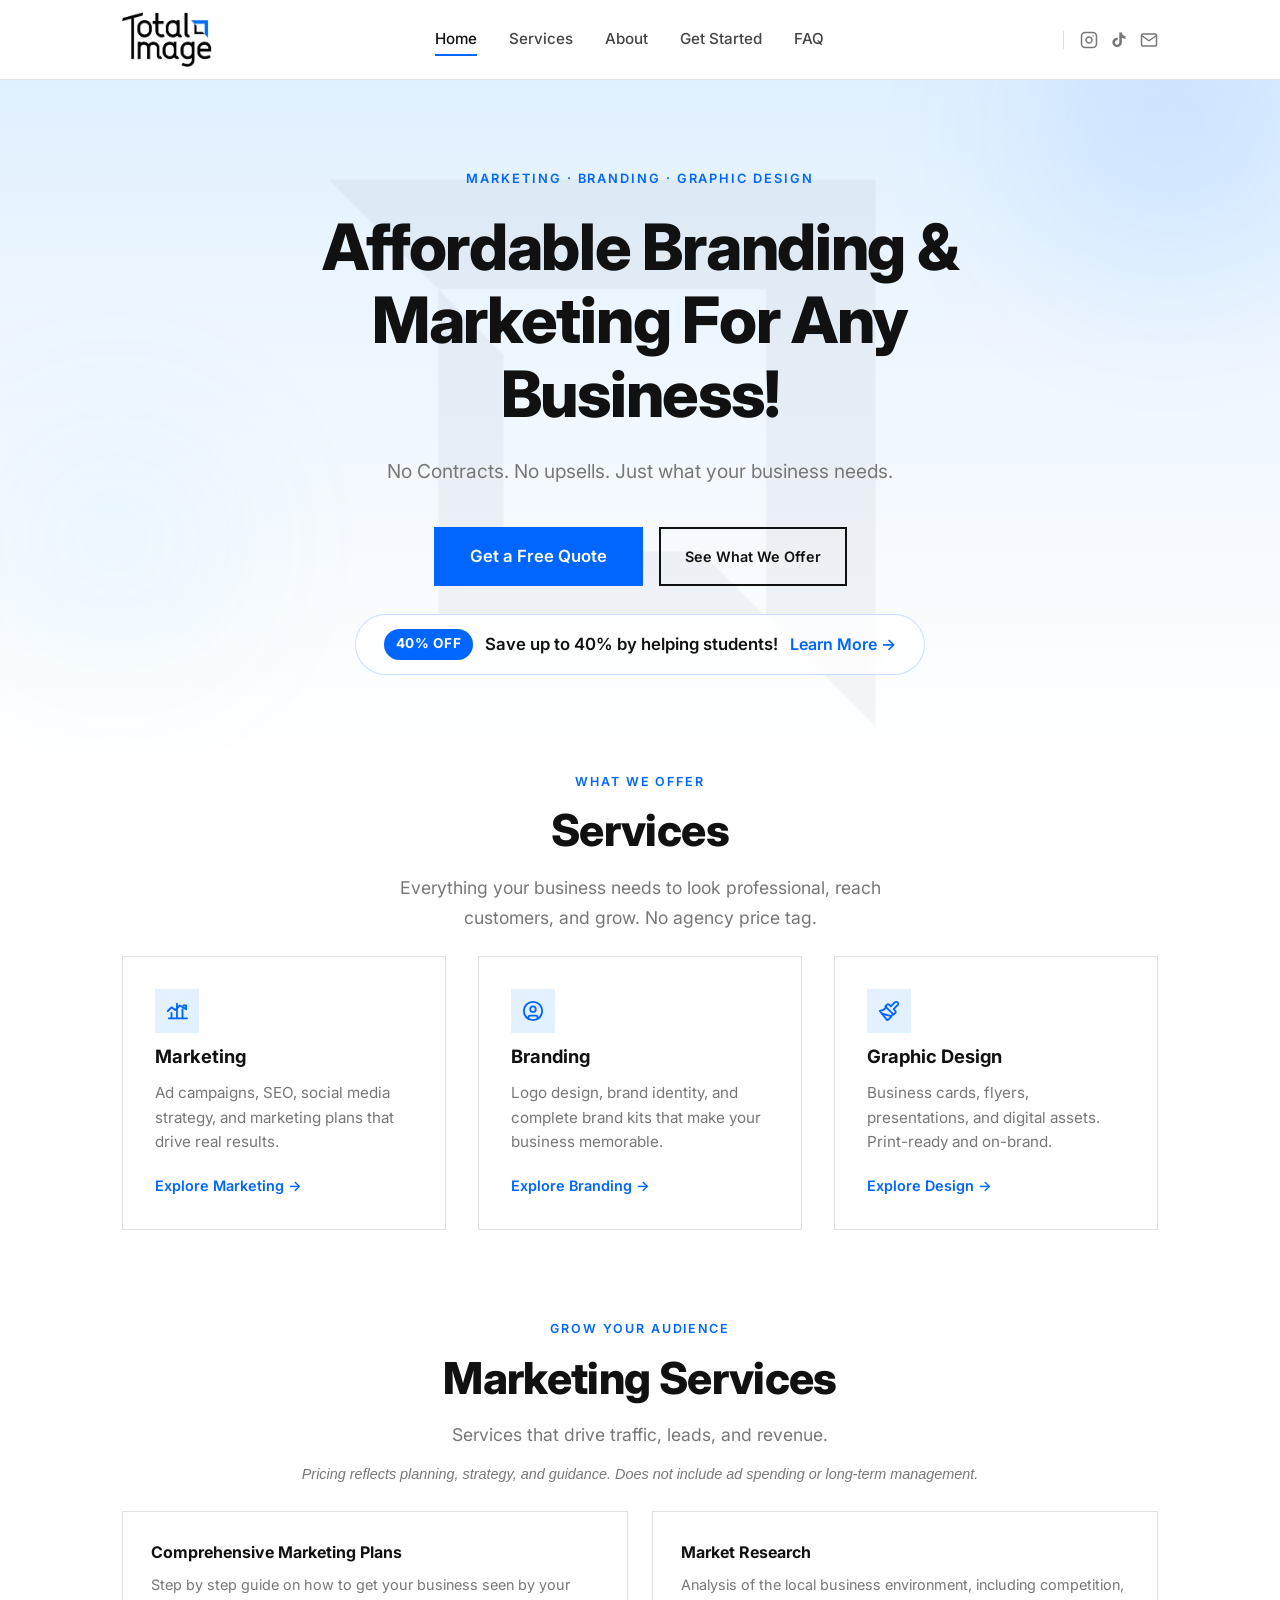
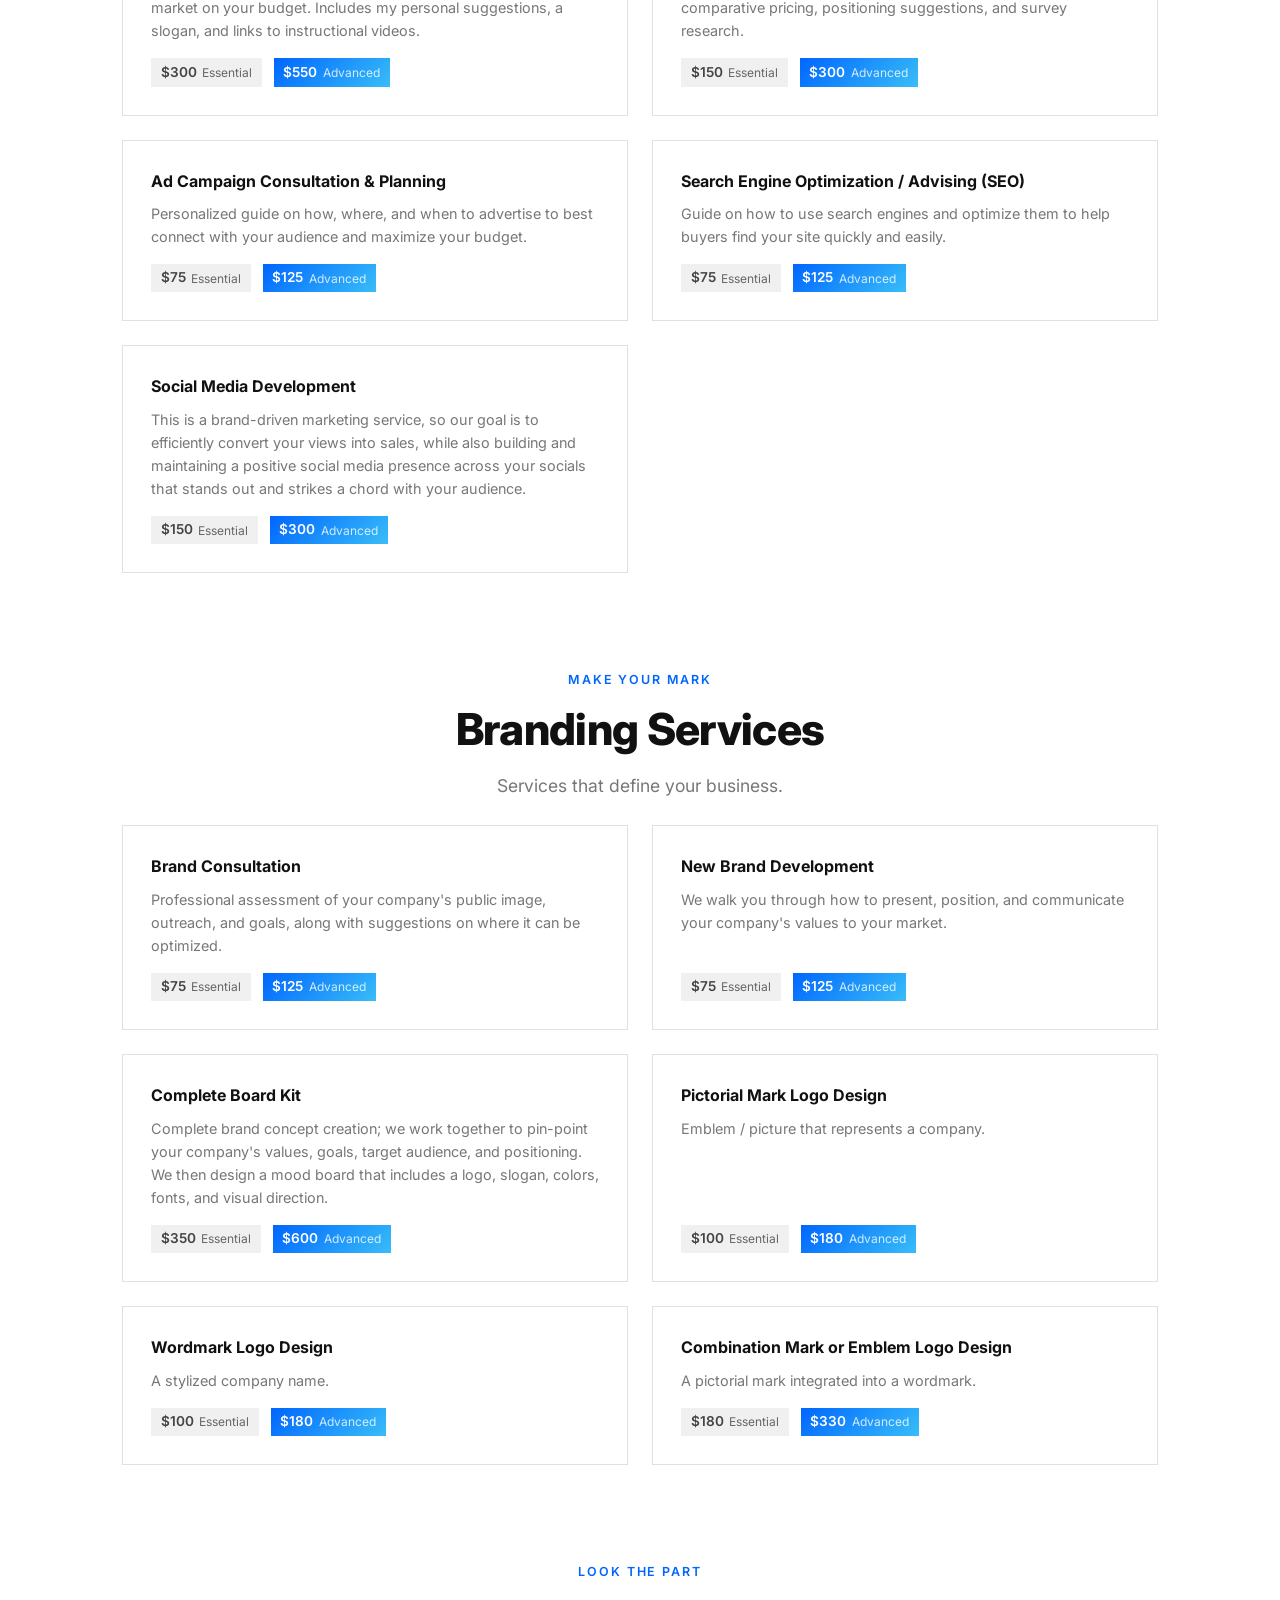
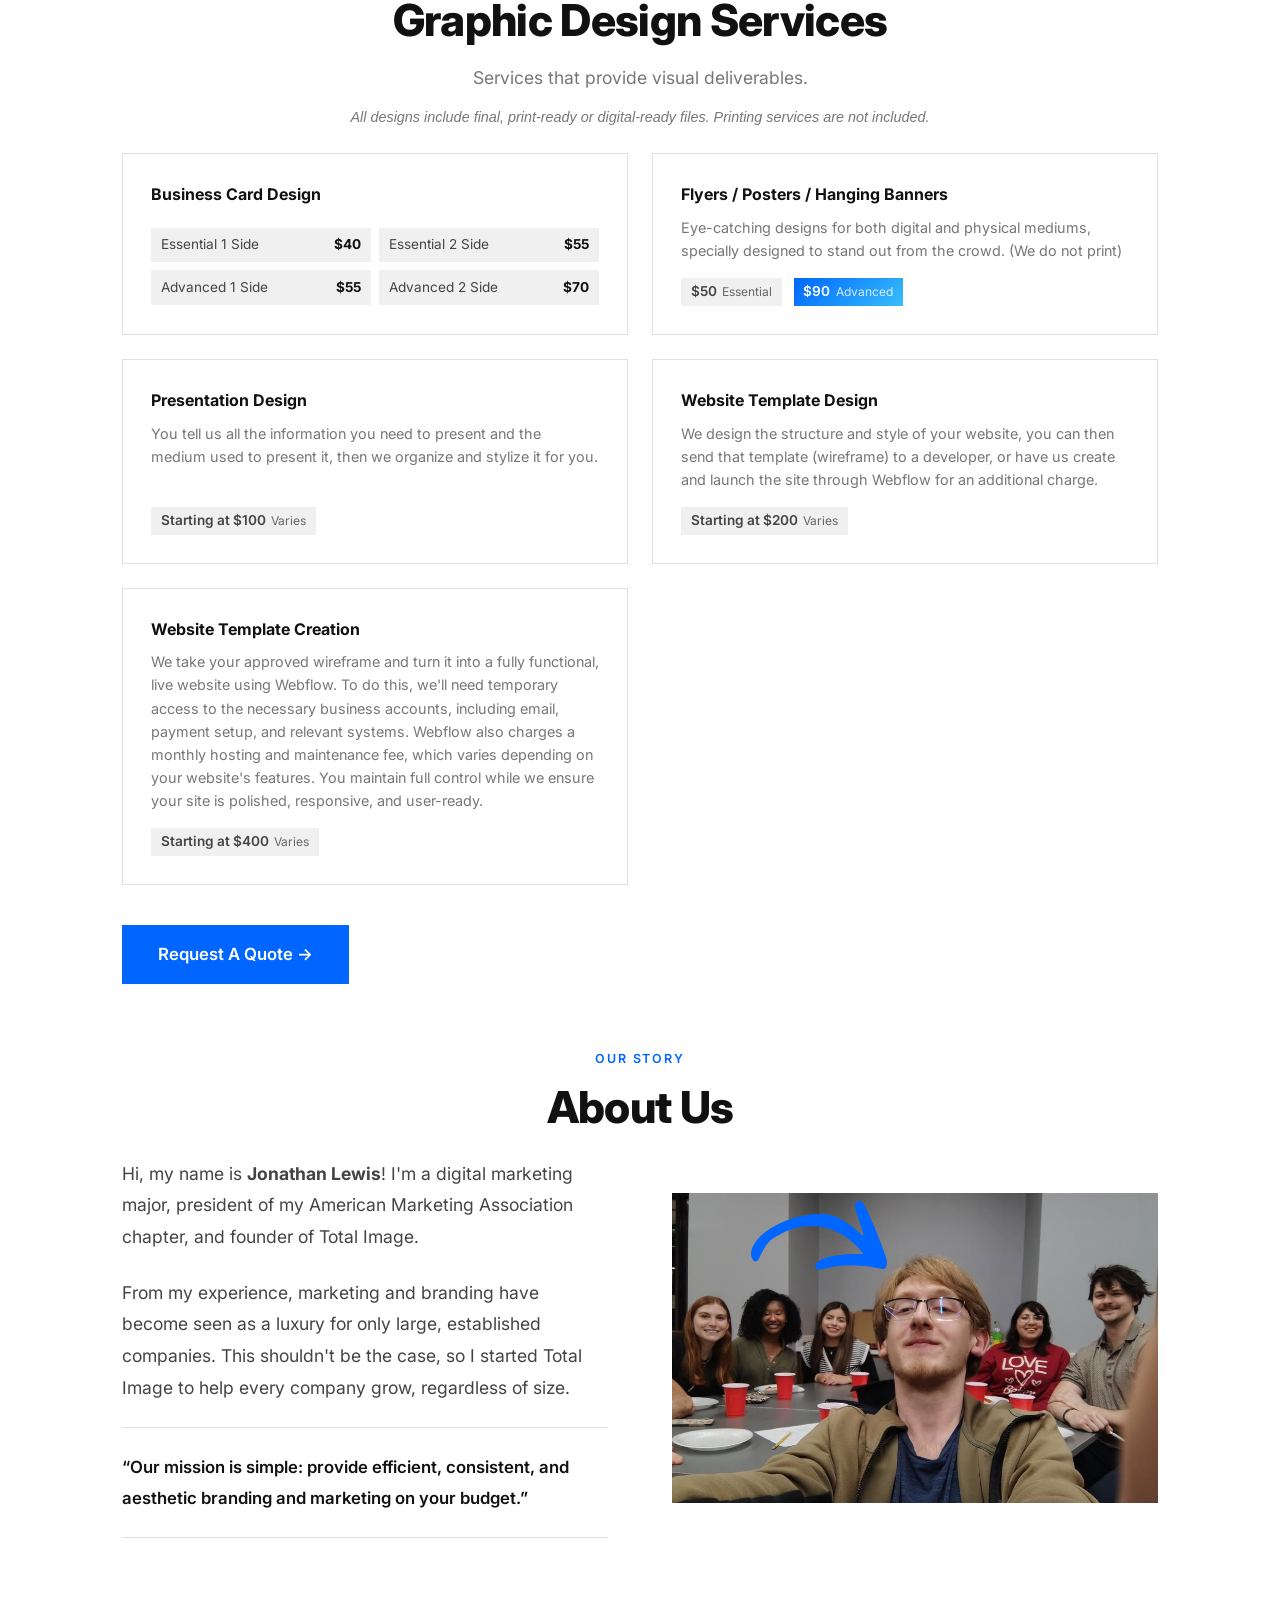
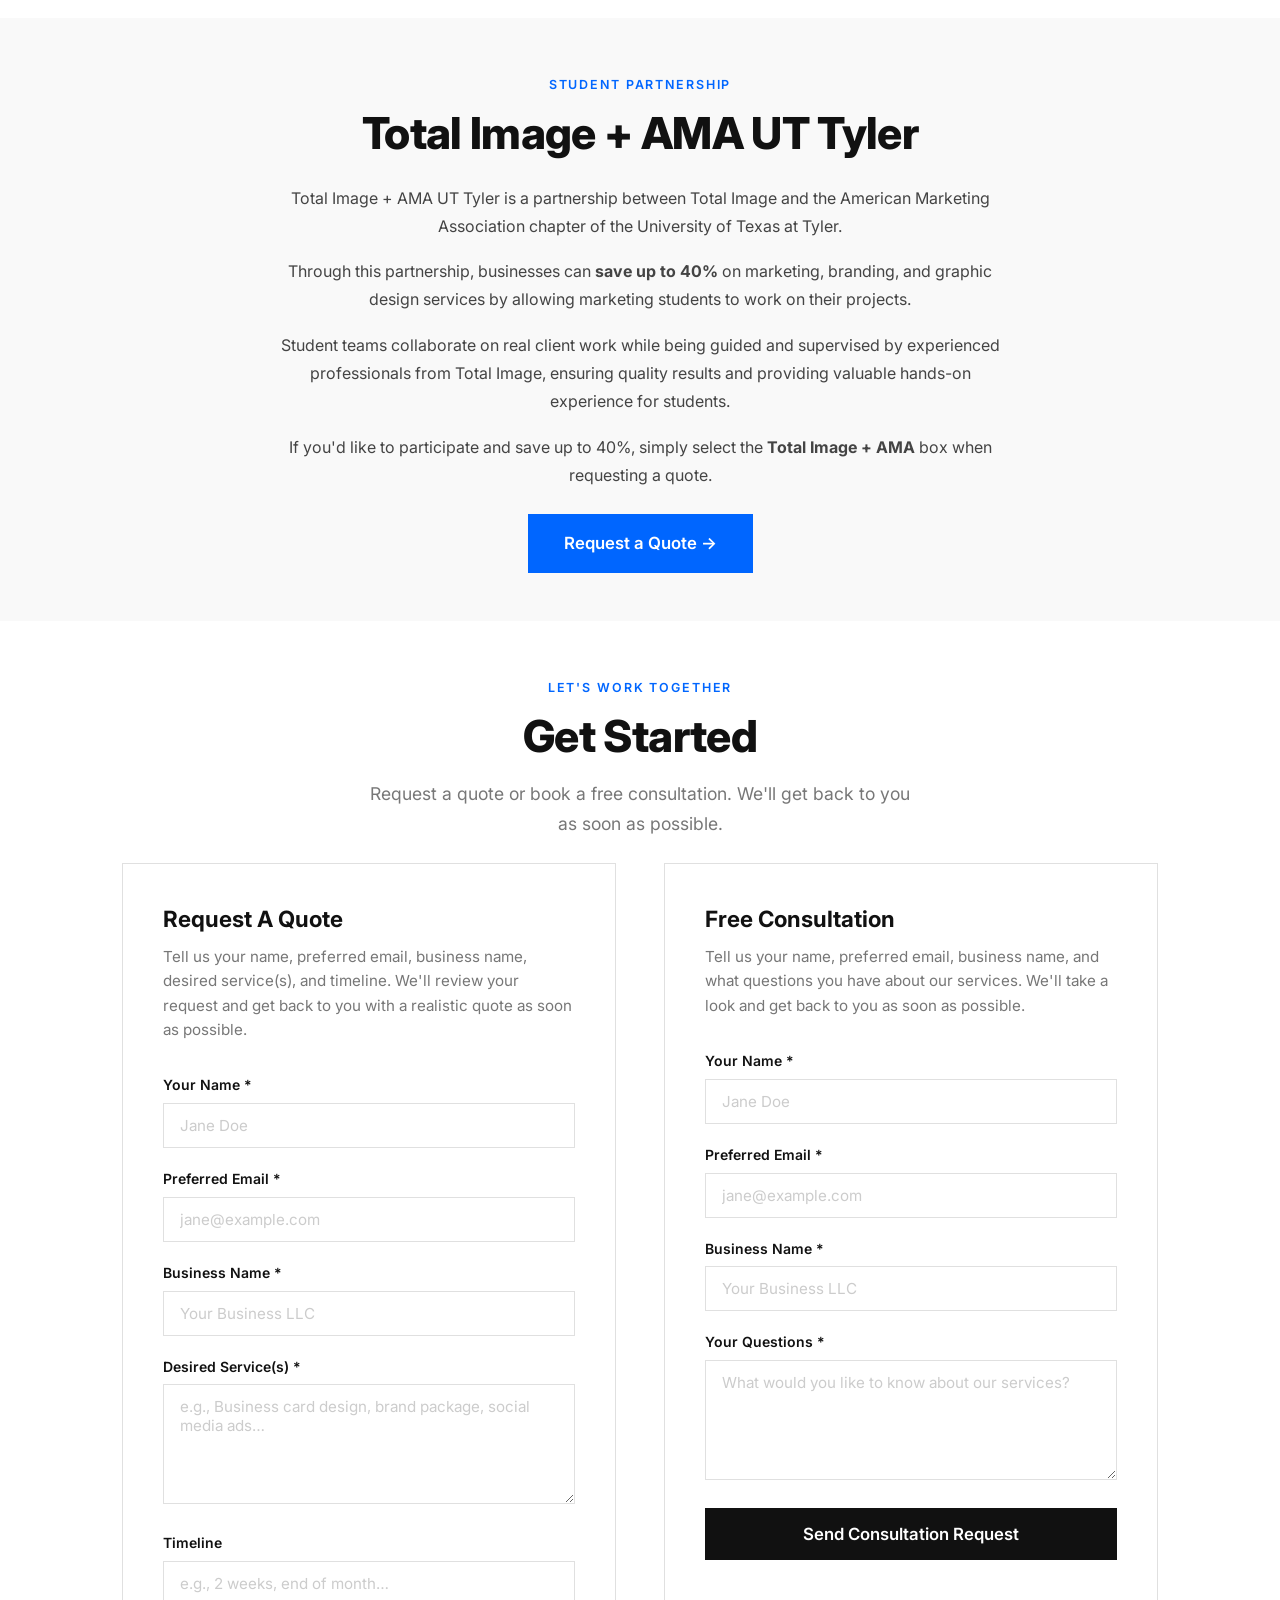
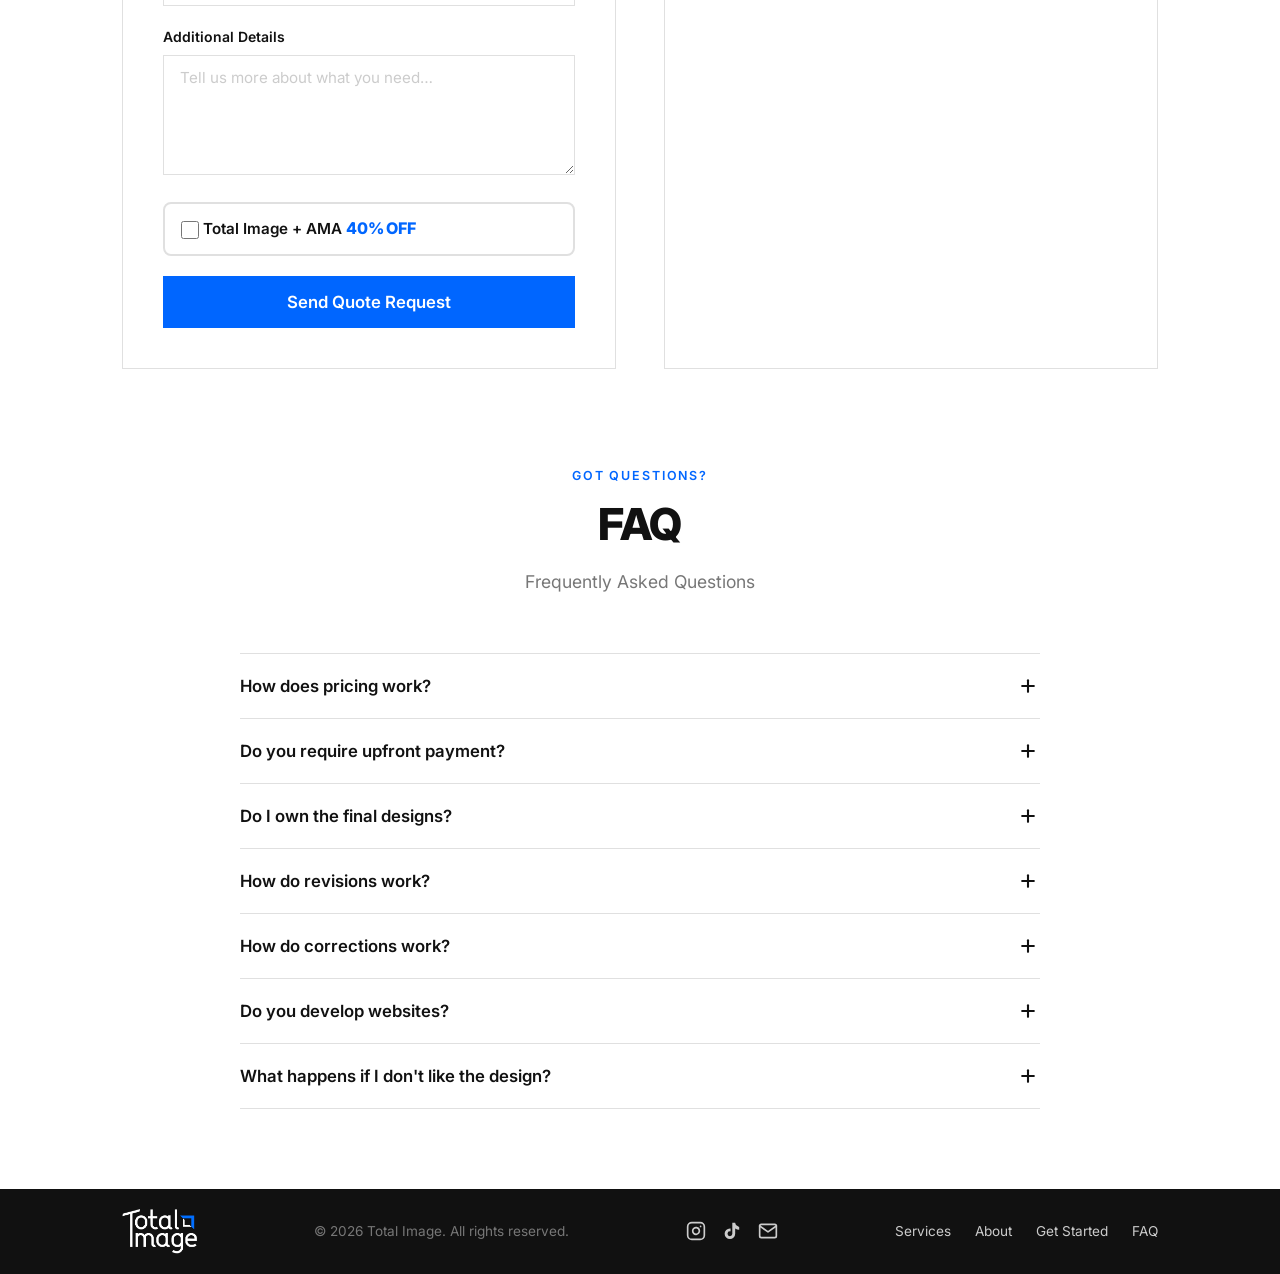
==== commit 7d2abd3d: "Added social media links and changed to 40%" ====
--- a/index.html
+++ b/index.html
@@ -31,6 +31,18 @@
         <a href="#get-started" class="nav__link">Get Started</a>
         <a href="#faq" class="nav__link">FAQ</a>
       </div>
+
+      <div class="nav__social">
+        <a href="https://www.instagram.com/totalimageagency" class="nav__social-link" target="_blank" rel="noopener noreferrer" aria-label="Instagram">
+          <svg xmlns="http://www.w3.org/2000/svg" width="18" height="18" viewBox="0 0 24 24" fill="none" stroke="currentColor" stroke-width="2" stroke-linecap="round" stroke-linejoin="round"><rect x="2" y="2" width="20" height="20" rx="5" ry="5"></rect><path d="M16 11.37A4 4 0 1 1 12.63 8 4 4 0 0 1 16 11.37z"></path><line x1="17.5" y1="6.5" x2="17.51" y2="6.5"></line></svg>
+        </a>
+        <a href="https://www.tiktok.com/@totalimageagency" class="nav__social-link" target="_blank" rel="noopener noreferrer" aria-label="TikTok">
+          <svg xmlns="http://www.w3.org/2000/svg" width="18" height="18" viewBox="0 0 24 24" fill="currentColor"><path d="M19.59 6.69a4.83 4.83 0 0 1-3.77-4.25V2h-3.45v13.67a2.89 2.89 0 0 1-2.88 2.5 2.89 2.89 0 0 1-2.89-2.89 2.89 2.89 0 0 1 2.89-2.89c.28 0 .54.04.79.1V9.01a6.33 6.33 0 0 0-.79-.05 6.34 6.34 0 0 0-6.34 6.34 6.34 6.34 0 0 0 6.34 6.34 6.34 6.34 0 0 0 6.33-6.34V9a8.23 8.23 0 0 0 4.82 1.55V7.1a4.84 4.84 0 0 1-1.05-.41z"/></svg>
+        </a>
+        <a href="mailto:totalimagebranding@gmail.com" class="nav__social-link" aria-label="Email">
+          <svg xmlns="http://www.w3.org/2000/svg" width="18" height="18" viewBox="0 0 24 24" fill="none" stroke="currentColor" stroke-width="2" stroke-linecap="round" stroke-linejoin="round"><path d="M4 4h16c1.1 0 2 .9 2 2v12c0 1.1-.9 2-2 2H4c-1.1 0-2-.9-2-2V6c0-1.1.9-2 2-2z"></path><polyline points="22,6 12,13 2,6"></polyline></svg>
+        </a>
+      </div>
     </div>
   </nav>
 
@@ -48,8 +60,8 @@
         <a href="#services" class="btn btn--outline-dark btn--large">See What We Offer</a>
       </div>
       <a href="#ama-partnership" class="hero__ama-banner">
-        <span class="hero__ama-badge">50% OFF</span>
-        <span class="hero__ama-text">Save up to 50% by helping students!</span>
+        <span class="hero__ama-badge">40% OFF</span>
+        <span class="hero__ama-text">Save up to 40% by helping students!</span>
         <span class="hero__ama-learn">Learn More &rarr;</span>
       </a>
     </div>
@@ -374,9 +386,9 @@
       </div>
       <div class="ama-content">
         <p>Total Image + AMA UT Tyler is a partnership between Total Image and the American Marketing Association chapter of the University of Texas at Tyler.</p>
-        <p>Through this partnership, businesses can <strong>save up to 50%</strong> on marketing, branding, and graphic design services by allowing marketing students to work on their projects.</p>
+        <p>Through this partnership, businesses can <strong>save up to 40%</strong> on marketing, branding, and graphic design services by allowing marketing students to work on their projects.</p>
         <p>Student teams collaborate on real client work while being guided and supervised by experienced professionals from Total Image, ensuring quality results and providing valuable hands-on experience for students.</p>
-        <p>If you'd like to participate and save up to 50%, simply select the <strong>Total Image + AMA</strong> box when requesting a quote.</p>
+        <p>If you'd like to participate and save up to 40%, simply select the <strong>Total Image + AMA</strong> box when requesting a quote.</p>
         <a href="#get-started" class="btn btn--blue btn--large ama-content__cta">Request a Quote &rarr;</a>
       </div>
     </div>
@@ -424,9 +436,9 @@
             </div>
             <div class="form-group form-group--checkbox">
               <label class="ama-checkbox-label">
-                <input type="checkbox" name="ama_discount" value="Total Image + AMA Discount (50% OFF)">
+                <input type="checkbox" name="ama_discount" value="Total Image + AMA Discount (40% OFF)">
                 <span class="ama-checkbox-text">Total Image + AMA</span>
-                <span class="ama-checkbox-badge">50% OFF</span>
+                <span class="ama-checkbox-badge">40% OFF</span>
               </label>
             </div>
             <button type="submit" class="btn btn--blue btn--large" style="width:100%;">Send Quote Request</button>
@@ -598,6 +610,17 @@
         <img src="Images/Total Image Logo Banner White & Blue.png" alt="Total Image" class="footer__logo-img">
       </div>
       <p class="footer__text">&copy; 2026 Total Image. All rights reserved.</p>
+      <div class="footer__social">
+        <a href="https://www.instagram.com/totalimageagency" class="footer__social-link" target="_blank" rel="noopener noreferrer" aria-label="Instagram">
+          <svg xmlns="http://www.w3.org/2000/svg" width="20" height="20" viewBox="0 0 24 24" fill="none" stroke="currentColor" stroke-width="2" stroke-linecap="round" stroke-linejoin="round"><rect x="2" y="2" width="20" height="20" rx="5" ry="5"></rect><path d="M16 11.37A4 4 0 1 1 12.63 8 4 4 0 0 1 16 11.37z"></path><line x1="17.5" y1="6.5" x2="17.51" y2="6.5"></line></svg>
+        </a>
+        <a href="https://www.tiktok.com/@totalimageagency" class="footer__social-link" target="_blank" rel="noopener noreferrer" aria-label="TikTok">
+          <svg xmlns="http://www.w3.org/2000/svg" width="20" height="20" viewBox="0 0 24 24" fill="currentColor"><path d="M19.59 6.69a4.83 4.83 0 0 1-3.77-4.25V2h-3.45v13.67a2.89 2.89 0 0 1-2.88 2.5 2.89 2.89 0 0 1-2.89-2.89 2.89 2.89 0 0 1 2.89-2.89c.28 0 .54.04.79.1V9.01a6.33 6.33 0 0 0-.79-.05 6.34 6.34 0 0 0-6.34 6.34 6.34 6.34 0 0 0 6.34 6.34 6.34 6.34 0 0 0 6.33-6.34V9a8.23 8.23 0 0 0 4.82 1.55V7.1a4.84 4.84 0 0 1-1.05-.41z"/></svg>
+        </a>
+        <a href="mailto:totalimagebranding@gmail.com" class="footer__social-link" aria-label="Email">
+          <svg xmlns="http://www.w3.org/2000/svg" width="20" height="20" viewBox="0 0 24 24" fill="none" stroke="currentColor" stroke-width="2" stroke-linecap="round" stroke-linejoin="round"><path d="M4 4h16c1.1 0 2 .9 2 2v12c0 1.1-.9 2-2 2H4c-1.1 0-2-.9-2-2V6c0-1.1.9-2 2-2z"></path><polyline points="22,6 12,13 2,6"></polyline></svg>
+        </a>
+      </div>
       <div class="footer__links">
         <a href="#services" class="footer__link">Services</a>
         <a href="#about" class="footer__link">About</a>
--- a/css/style.css
+++ b/css/style.css
@@ -264,6 +264,26 @@
   gap: 2rem;
 }
 
+.nav__social {
+  display: flex;
+  align-items: center;
+  gap: 0.75rem;
+  margin-left: 1rem;
+  padding-left: 1rem;
+  border-left: 1px solid var(--gray-200);
+}
+
+.nav__social-link {
+  display: flex;
+  align-items: center;
+  color: var(--gray-500);
+  transition: color var(--transition);
+}
+
+.nav__social-link:hover {
+  color: var(--blue);
+}
+
 .nav__link {
   font-size: 0.95rem;
   font-weight: 500;
@@ -306,6 +326,10 @@
 @media (max-width: 768px) {
   .nav__hamburger {
     display: flex;
+  }
+
+  .nav__social {
+    display: none;
   }
 
   .nav__links {
@@ -662,11 +686,24 @@
 
   .hero__container {
     flex-direction: column;
+    align-items: center;
     text-align: center;
     min-height: auto;
-    gap: 2.5rem;
-    padding-top: 3.5rem;
-    padding-bottom: 3rem;
+    gap: 0;
+    padding-top: 2.5rem;
+    padding-bottom: 2.5rem;
+  }
+
+  .hero__eyebrow {
+    margin-bottom: 1rem;
+  }
+
+  .hero__title {
+    margin-bottom: 1rem;
+  }
+
+  .hero__subtitle {
+    margin-bottom: 1.5rem;
   }
 
   .hero__content {
@@ -676,6 +713,14 @@
 
   .hero__actions {
     justify-content: center;
+    flex-direction: column;
+    align-items: center;
+    width: 100%;
+    max-width: 300px;
+  }
+
+  .hero__actions .btn {
+    width: 100%;
   }
 
   .hero__visual {
@@ -1402,6 +1447,23 @@
 }
 
 .footer__link:hover {
+  color: var(--white);
+}
+
+.footer__social {
+  display: flex;
+  gap: 1rem;
+  align-items: center;
+}
+
+.footer__social-link {
+  color: var(--gray-300);
+  display: flex;
+  align-items: center;
+  transition: color var(--transition);
+}
+
+.footer__social-link:hover {
   color: var(--white);
 }
 
@@ -1465,20 +1527,156 @@
   to { opacity: 1; transform: translateY(0); }
 }
 
-/* Responsive adjustments */
+/* ===== RESPONSIVE — TABLET (768px) ===== */
+@media (max-width: 768px) {
+  .section-title {
+    font-size: 2rem;
+  }
+
+  .hero__ama-banner {
+    display: inline-flex;
+    flex-direction: row;
+    align-items: center;
+    gap: 0.5rem;
+    padding: 0;
+    background: none;
+    border: none;
+    border-radius: 0;
+    backdrop-filter: none;
+    margin-top: 1.25rem;
+    max-width: none;
+  }
+
+  .hero__ama-banner:hover {
+    background: none;
+    border-color: transparent;
+    box-shadow: none;
+  }
+
+  .hero__ama-text {
+    font-size: 0.85rem;
+    font-weight: 500;
+    color: var(--gray-700);
+  }
+
+  .hero__ama-learn {
+    font-size: 0.85rem;
+    text-decoration: underline;
+  }
+
+  .hero__ama-badge {
+    font-size: 0.7rem;
+    padding: 0.2rem 0.55rem;
+  }
+
+  .form-card {
+    padding: 1.75rem;
+  }
+
+  .about-grid {
+    padding: 0 0 2rem;
+  }
+
+  .get-started-grid {
+    padding: 0 0 2rem;
+  }
+
+  .faq-list {
+    padding: 1rem 0 2rem;
+  }
+
+  .footer .container {
+    flex-direction: column;
+    text-align: center;
+    gap: 0.75rem;
+  }
+
+  .footer__links {
+    justify-content: center;
+  }
+
+  .hero__deco {
+    width: 500px;
+    max-width: 80%;
+  }
+
+  .ama-content {
+    padding: 0 1rem;
+  }
+
+  .nav {
+    height: 60px;
+  }
+
+  .nav__logo svg,
+  .nav__logo-img {
+    width: 70px;
+  }
+
+  .nav__links {
+    top: 60px;
+  }
+
+  .hero {
+    padding-top: calc(60px + 1.5rem);
+  }
+}
+
+/* ===== RESPONSIVE — SMALL PHONES (480px) ===== */
 @media (max-width: 480px) {
   .container {
     padding: 0 1.25rem;
   }
 
-  .section {
-    padding: 3rem 0;
+  .section-title {
+    font-size: 1.6rem;
   }
 
   .hero {
-    padding-top: calc(var(--nav-height) + 2rem);
-    padding-bottom: 3rem;
-    min-height: auto;
+    padding-top: calc(60px + 1.25rem);
+  }
+
+  .hero__container {
+    padding-top: 1.5rem;
+    padding-bottom: 2rem;
+  }
+
+  .hero__title {
+    font-size: 2rem;
+    margin-bottom: 0.75rem;
+  }
+
+  .hero__eyebrow {
+    margin-bottom: 0.75rem;
+  }
+
+  .hero__subtitle {
+    font-size: 0.95rem;
+    margin-bottom: 1.25rem;
+  }
+
+  .hero__ama-banner {
+    flex-wrap: wrap;
+    justify-content: center;
+    margin-top: 1rem;
+  }
+
+  .hero__deco {
+    display: none;
+  }
+
+  .btn--large {
+    padding: 0.85rem 1.5rem;
+    font-size: 0.95rem;
+  }
+
+  .form-card {
+    padding: 1.25rem;
+  }
+
+  .form-card__desc {
+    font-size: 0.9rem;
+    margin-bottom: 1.25rem;
   }
 
   .service-item__header {
@@ -1486,6 +1684,36 @@
   }
 
   .service-item__sub-grid {
+    grid-template-columns: 1fr;
+  }
+
+  .price-tag {
+    font-size: 0.78rem;
+    padding: 0.15rem 0.5rem;
+  }
+
+  .ama-checkbox-label {
+    padding: 0.6rem 0.75rem;
+    gap: 0.5rem;
+  }
+
+  .ama-checkbox-text {
+    font-size: 0.85rem;
+  }
+
+  .ama-checkbox-badge {
+    font-size: 0.85rem;
+  }
+
+  .section-subtitle {
+    font-size: 0.95rem;
+  }
+
+  .about-content p {
+    font-size: 1rem;
+  }
+
+  .services-grid {
     grid-template-columns: 1fr;
   }
 }
